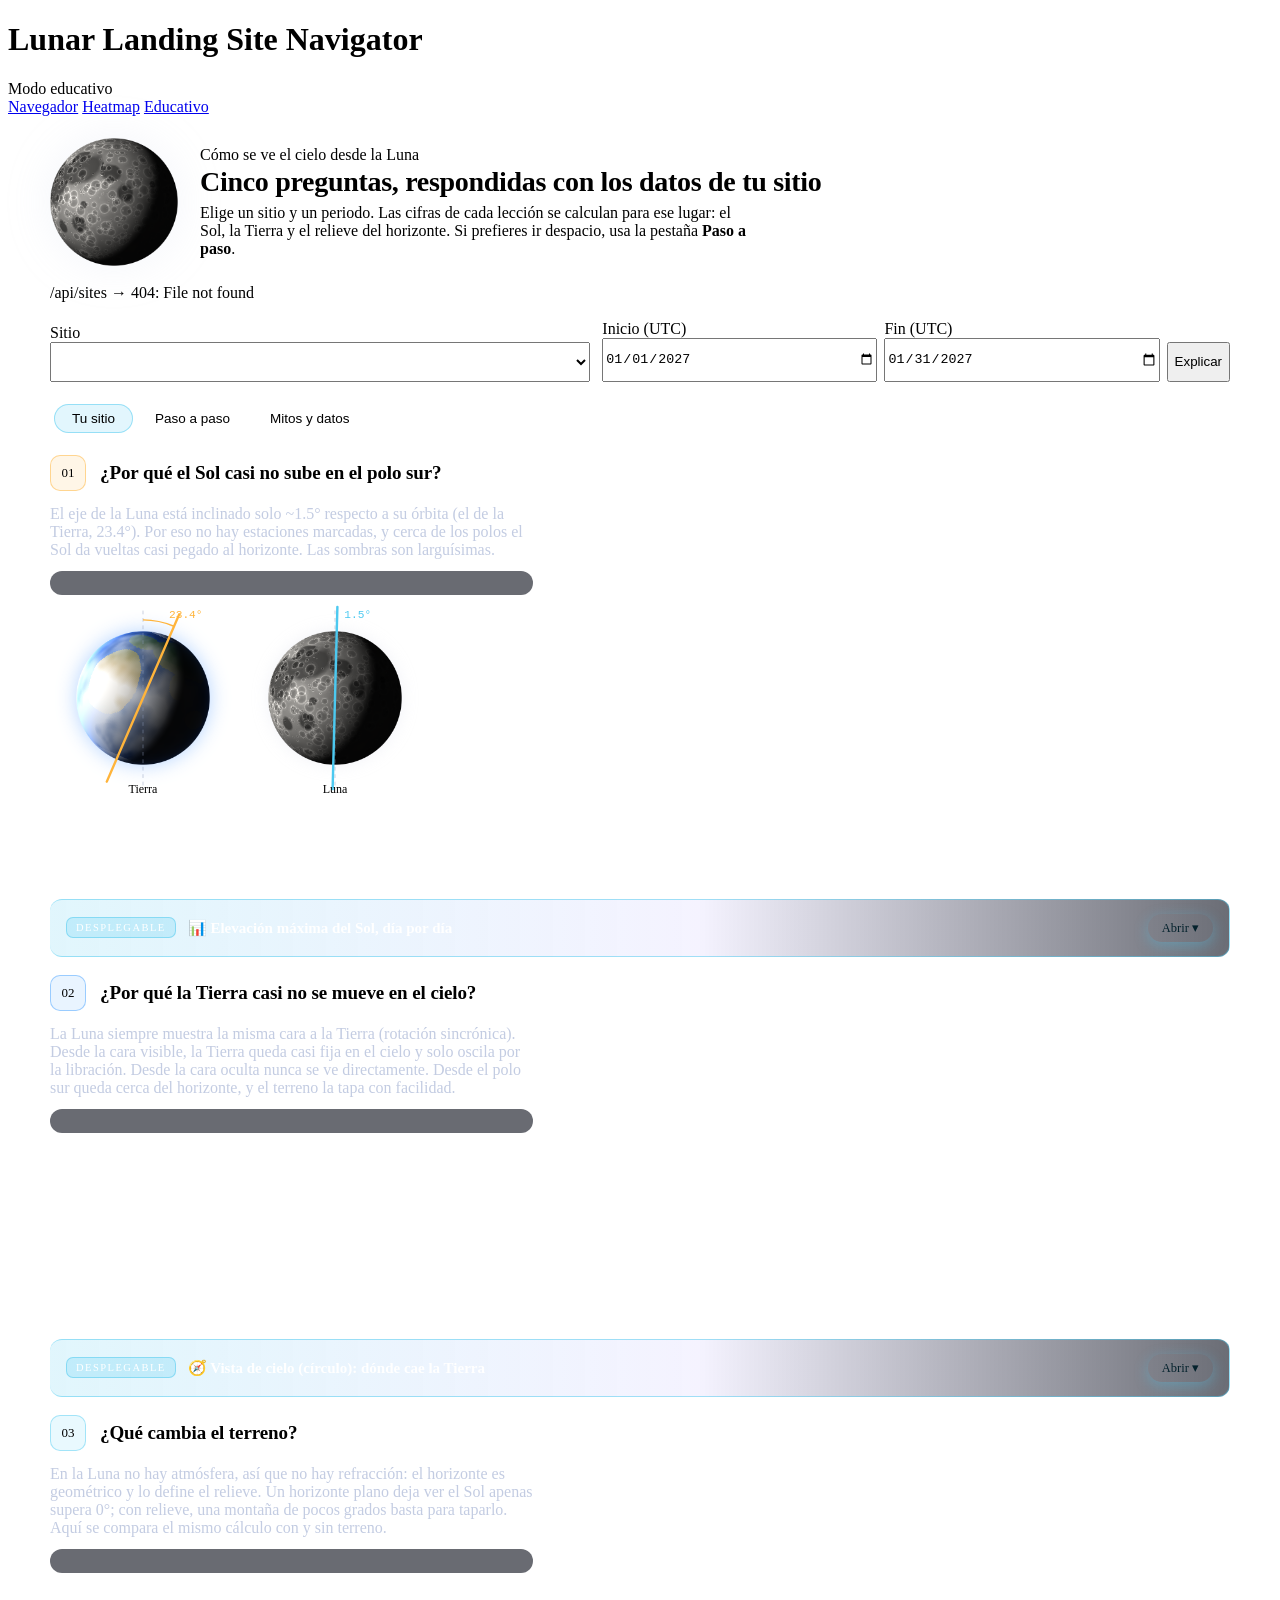
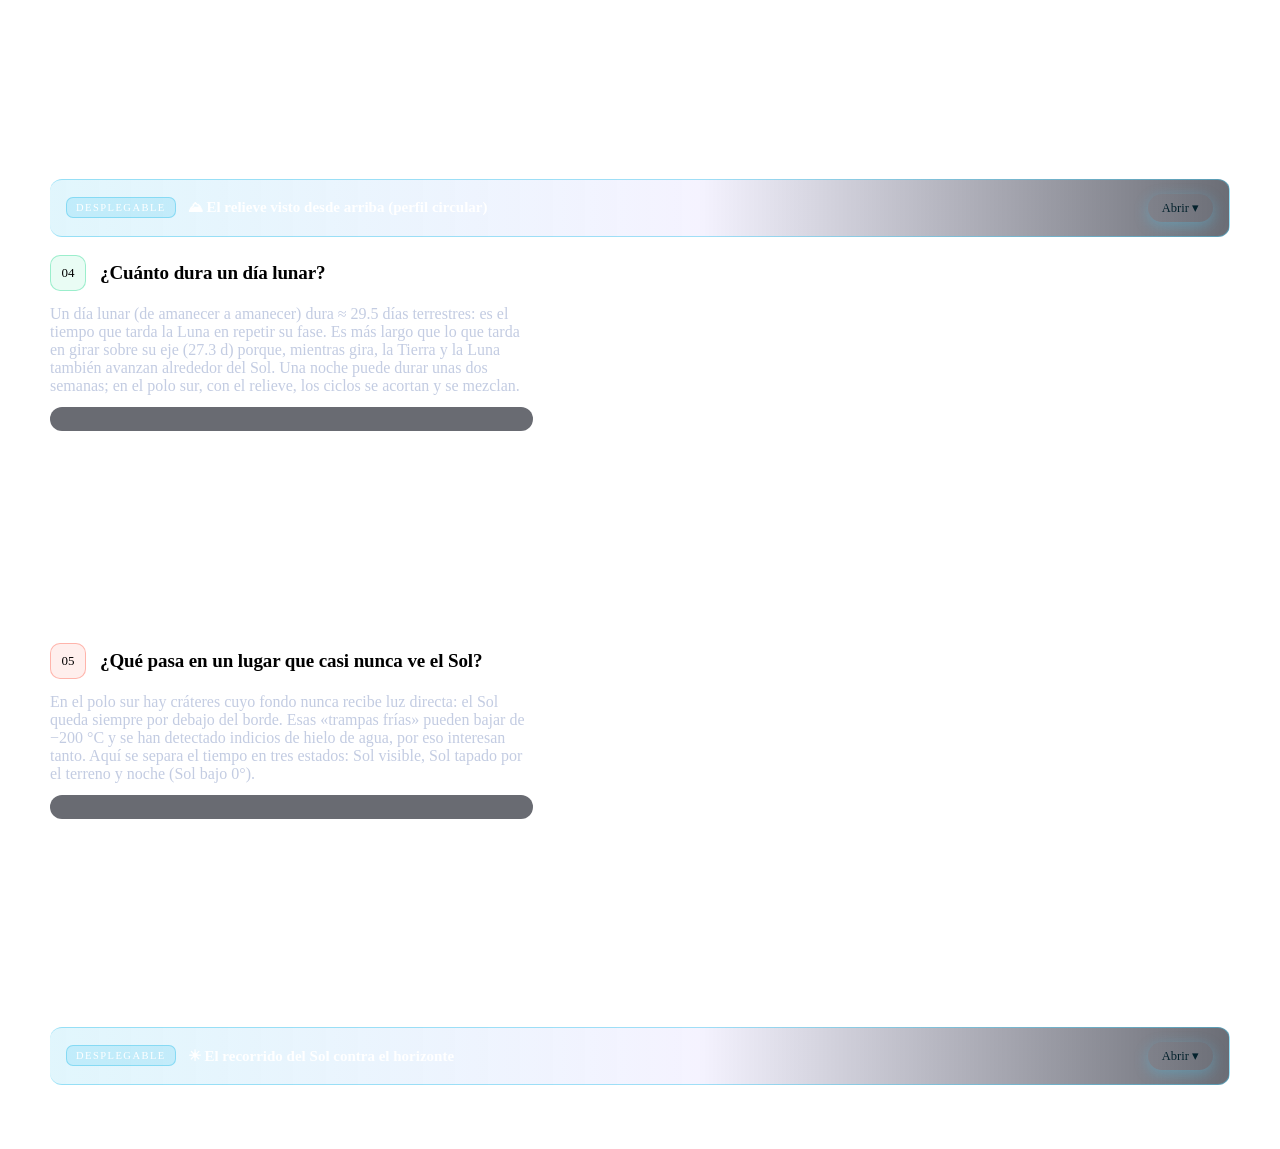
==== frontend/educativo.html @ 0169cc2c "educativo: fit mobile screens without horizontal overflow The page grid had no shrinkable column, so" ====
<!doctype html>
<html lang="es">
<head>
  <meta charset="utf-8">
  <title>Modo educativo — Lunar Landing Site Navigator</title>
  <meta name="viewport" content="width=device-width, initial-scale=1">
  <link rel="icon" href="data:,">
  <link rel="stylesheet" href="/theme.css">
  <script src="https://cdn.plot.ly/plotly-2.35.2.min.js"></script>
  <script src="/theme.js"></script>
  <style>
    .page { max-width: 1180px; margin: 0 auto; padding: 22px 28px 56px; display: grid; grid-template-columns: minmax(0, 1fr); gap: 18px; }
    .hero { display: flex; align-items: center; gap: 22px; }
    .hero h2 { margin: 2px 0 6px; font-size: 28px; line-height: 1.15; letter-spacing: -.3px; font-weight: 650; }
    .hero p { margin: 0; color: var(--muted); max-width: 70ch; }
    #heroMoon { width: 128px; height: 128px; flex: none; filter: drop-shadow(0 0 22px rgba(190,200,230,.18)); }
    .controls { display: grid; grid-template-columns: 2fr 1fr 1fr auto; gap: 12px; align-items: end; }
    .controls input, .controls select, .controls .btn { height: 40px; }
    .controls > * { min-width: 0; }
    .controls select, .controls input { width: 100%; min-width: 0; }
    @media (max-width: 800px) { .controls { grid-template-columns: 1fr 1fr; } .hero { flex-direction: column; align-items: flex-start; } }
    @media (max-width: 560px) {
      .page { padding: 16px 16px 40px; }
      .controls { grid-template-columns: 1fr; }
      .hero { gap: 12px; }
      .hero h2 { font-size: 23px; }
      #heroMoon { width: 88px; height: 88px; }
      .bar { grid-template-columns: 110px 1fr 48px; }
    }

    /* ---------- Pestañas ---------- */
    .tabs { display: inline-flex; gap: 4px; padding: 4px; background: var(--panel); border: 1px solid var(--line); border-radius: 999px; width: max-content; max-width: 100%; flex-wrap: wrap; }
    .tabs button { padding: 7px 18px; border: 0; background: none; border-radius: 999px; cursor: pointer; color: var(--muted); font-size: 13.5px; transition: color .2s, background .2s, box-shadow .2s; }
    .tabs button:hover { color: var(--text); }
    .tabs button.on { background: rgba(76, 201, 240, .16); color: var(--text); box-shadow: inset 0 0 0 1px rgba(76, 201, 240, .5); }
    .pane { display: none; gap: 18px; }
    .pane.on { display: grid; animation: paneIn .45s ease both; }
    @keyframes paneIn { from { opacity: 0; transform: translateY(10px); } to { opacity: 1; transform: none; } }

    /* ---------- Lecciones ---------- */
    .lesson { display: grid; gap: 14px; }
    .reveal { opacity: 0; transform: translateY(16px); transition: opacity .6s ease, transform .6s ease; }
    .reveal.in { opacity: 1; transform: none; }
    .lesson-head { display: flex; align-items: center; gap: 14px; }
    .num { font-family: var(--mono); font-size: 13px; width: 34px; height: 34px; border-radius: 10px; display: grid; place-items: center;
           background: rgba(76, 201, 240, .12); border: 1px solid rgba(76, 201, 240, .45); color: var(--accent); flex: none; }
    .num.sun { background: rgba(255, 180, 59, .12); border-color: rgba(255, 180, 59, .5); color: var(--sun); }
    .num.earth { background: rgba(77, 163, 255, .12); border-color: rgba(77, 163, 255, .5); color: var(--earth); }
    .num.ok { background: rgba(79, 224, 164, .12); border-color: rgba(79, 224, 164, .5); color: var(--ok); }
    .num.bad { background: rgba(255, 122, 107, .12); border-color: rgba(255, 122, 107, .5); color: var(--bad); }
    .lesson h2 { margin: 0; font-size: 19px; letter-spacing: -.1px; }
    .split { display: grid; grid-template-columns: minmax(0, 5fr) minmax(0, 7fr); gap: 22px; align-items: start; }
    @media (max-width: 900px) { .split { grid-template-columns: 1fr; } }
    .why { color: #c3cce2; margin: 0 0 12px; }
    .readout { background: rgba(5, 9, 20, .6); border: 1px solid var(--line); border-radius: 12px; padding: 12px 14px; font-size: 14px; color: #d5dcee; }
    .readout b { font-family: var(--mono); color: #fff; font-weight: 600; }
    .readout .row { display: flex; gap: 10px; flex-wrap: wrap; margin-top: 8px; }
    .stat { flex: 1 1 110px; background: linear-gradient(160deg, var(--panel2), rgba(20,26,46,.7)); border-radius: 10px; padding: 8px 10px; border: 1px solid var(--line); transition: transform .2s, border-color .2s; }
    .stat:hover { transform: translateY(-2px); border-color: rgba(76,201,240,.45); }
    .stat span { display: block; font-size: 11px; letter-spacing: .06em; text-transform: uppercase; color: var(--muted); }
    .stat b { font-size: 20px; font-variant-numeric: tabular-nums; }
    .stat.sun b { color: var(--sun); } .stat.earth b { color: var(--earth); } .stat.ok b { color: var(--ok); } .stat.bad b { color: var(--bad); }
    .plot { height: 300px; }
    .plot.sm { height: 280px; }
    #c1 { height: 380px; }
    #c4, #c5 { height: 320px; }

    /* Esferas con textura (canvas) */
    .tiltpair { display: flex; gap: 6px; margin-top: 10px; flex-wrap: wrap; }
    .sph { position: relative; width: 186px; height: 186px; margin: 0; }
    .sph canvas { position: absolute; left: 14%; top: 14%; width: 72%; height: 72%; }
    .sph svg { position: absolute; inset: 0; width: 100%; height: 100%; overflow: visible; }
    .sph figcaption { position: absolute; left: 0; right: 0; bottom: -6px; text-align: center; font-size: 12px; color: var(--muted); }
    .sph.earthg canvas { filter: drop-shadow(0 0 10px rgba(90,160,255,.45)); }
    .sph.moong canvas { filter: drop-shadow(0 0 8px rgba(200,205,225,.25)); }

    /* ---------- Desplegables (charts): bien visibles para que no se pasen por alto ---------- */
    details.dd { border: 1px solid rgba(76,201,240,.5); border-left: 4px solid var(--accent); border-radius: 12px; overflow: hidden;
                 background: linear-gradient(90deg, rgba(76,201,240,.17), rgba(143,123,255,.09) 55%, rgba(8,12,26,.6));
                 transition: border-color .25s, box-shadow .25s; }
    details.dd:not([open]) { animation: ddGlow 3.2s ease-in-out infinite; }
    @keyframes ddGlow { 0%, 100% { box-shadow: 0 0 0 0 rgba(76,201,240,0); } 50% { box-shadow: 0 0 0 4px rgba(76,201,240,.16), 0 8px 24px -10px rgba(76,201,240,.55); } }
    details.dd:hover { border-color: var(--accent); }
    details.dd[open] { box-shadow: 0 14px 34px -18px rgba(76,201,240,.7); }
    details.dd > summary { list-style: none; cursor: pointer; padding: 14px 16px; display: flex; align-items: center; gap: 12px; font-size: 15px; font-weight: 650; color: #fff; user-select: none; }
    details.dd > summary::-webkit-details-marker { display: none; }
    details.dd > summary::before { content: "DESPLEGABLE"; font-family: var(--mono); font-size: 10.5px; font-weight: 500; letter-spacing: .14em; padding: 4px 9px; border-radius: 7px;
                                   background: rgba(76,201,240,.22); color: var(--accent); border: 1px solid rgba(76,201,240,.5); flex: none; }
    details.dd > summary > span { flex: 1; min-width: 0; }
    details.dd .chev { flex: none; width: auto; height: auto; margin: 0; transform: none; font-style: normal; font-family: var(--mono); font-size: 12.5px; font-weight: 500; padding: 6px 14px; border-radius: 999px;
                       background: var(--accent); color: #04222d; border: 0; box-shadow: 0 4px 14px rgba(76,201,240,.35); transition: transform .2s, background .2s; }
    details.dd .chev::before { content: "Abrir ▾"; }
    details.dd:not([open]) .chev { animation: ddNudge 2.4s ease-in-out infinite; }
    @keyframes ddNudge { 0%, 70%, 100% { transform: translateY(0); } 80% { transform: translateY(3px); } 90% { transform: translateY(-2px); } }
    details.dd:hover .chev { transform: translateY(-1px) scale(1.05); }
    details.dd[open] .chev { background: rgba(255,255,255,.14); color: #fff; box-shadow: none; }
    details.dd[open] .chev::before { content: "Cerrar ▴"; }
    details.dd .dd-body { padding: 4px 14px 14px; animation: ddOpen .4s ease both; }
    @keyframes ddOpen { from { opacity: 0; transform: translateY(-8px); } to { opacity: 1; transform: none; } }
    @media (max-width: 640px) { details.dd > summary::before { display: none; } }

    /* ---------- Botones con movimiento ---------- */
    .mbtn { position: relative; overflow: hidden; display: inline-flex; align-items: center; gap: 8px; border: 1px solid var(--line); background: var(--panel2); color: var(--text);
            padding: 9px 16px; border-radius: 999px; cursor: pointer; font-size: 13.5px; text-decoration: none; font-family: inherit;
            transition: transform .22s cubic-bezier(.3,1.7,.5,1), box-shadow .25s, background .25s, border-color .25s; }
    .mbtn:hover { transform: translateY(-3px); box-shadow: 0 10px 22px -10px rgba(76,201,240,.7); border-color: rgba(76,201,240,.65); }
    .mbtn:active { transform: translateY(0) scale(.95); }
    .mbtn:disabled { opacity: .4; pointer-events: none; }
    .mbtn.primary { background: linear-gradient(135deg, #4cc9f0, #7a8cff); color: #07111f; font-weight: 650; border-color: transparent; }
    .mbtn.primary.pulse { animation: pulse 2.4s infinite; }
    .mbtn.on { background: rgba(76, 201, 240, .2); border-color: rgba(76, 201, 240, .75); box-shadow: inset 0 0 0 1px rgba(76,201,240,.35); }
    .mbtn .ico { display: inline-block; transition: transform .3s; }
    .mbtn:hover .ico.r { transform: translateX(4px); } .mbtn:hover .ico.l { transform: translateX(-4px); } .mbtn:hover .ico.s { transform: rotate(20deg) scale(1.15); }
    .ripple { position: absolute; border-radius: 50%; background: rgba(255,255,255,.5); transform: scale(0); animation: rip .65s ease-out; pointer-events: none; }
    @keyframes rip { to { transform: scale(2.8); opacity: 0; } }
    @keyframes pulse { 0% { box-shadow: 0 0 0 0 rgba(76,201,240,.55); } 70% { box-shadow: 0 0 0 14px rgba(76,201,240,0); } 100% { box-shadow: 0 0 0 0 rgba(76,201,240,0); } }

    /* ---------- Carrusel paso a paso ---------- */
    .stepper { display: grid; gap: 14px; }
    .car-view { overflow: hidden; border-radius: 16px; touch-action: pan-y; transition: height .5s ease; }
    .car-track { display: flex; align-items: flex-start; transition: transform .6s cubic-bezier(.2,.8,.2,1); }
    .slide { box-sizing: border-box; flex: 0 0 100%; min-width: 0; padding: 4px; display: grid; gap: 14px; align-content: start; opacity: .35; transform: scale(.97); transition: opacity .5s, transform .5s; }
    .slide.act { opacity: 1; transform: none; }
    .slide-grid { display: grid; grid-template-columns: minmax(0, 5fr) minmax(0, 6fr); gap: 22px; align-items: center; }
    @media (max-width: 900px) { .slide-grid { grid-template-columns: 1fr; } }
    .kick { font-family: var(--mono); font-size: 11.5px; letter-spacing: .16em; text-transform: uppercase; color: var(--accent); }
    .slide h3 { margin: 6px 0 10px; font-size: 22px; letter-spacing: -.2px; }
    .slide p { color: #c3cce2; margin: 0 0 12px; }
    .ctrls { display: flex; flex-wrap: wrap; gap: 8px; margin: 12px 0 10px; align-items: center; }
    .ctrls input[type=range] { flex: 1 1 140px; min-width: 120px; accent-color: var(--accent); }
    .slide-note { min-height: 44px; font-size: 13.5px; color: #d5dcee; background: rgba(5,9,20,.6); border: 1px solid var(--line); border-radius: 10px; padding: 9px 12px; }
    .slide-note b { color: #fff; font-family: var(--mono); font-weight: 600; }
    .slide-vis { background: radial-gradient(120% 120% at 50% 0%, #0d1530, #04060e); border: 1px solid var(--line); border-radius: 14px; overflow: hidden; }
    .slide-vis canvas { display: block; width: 100%; height: auto; }
    .car-ctrl { display: flex; align-items: center; justify-content: space-between; gap: 12px; flex-wrap: wrap; }
    .dots { display: flex; gap: 8px; align-items: center; }
    .dots button { width: 10px; height: 10px; border-radius: 50%; border: 0; background: rgba(150,165,205,.35); cursor: pointer; padding: 0; transition: width .35s, background .3s, transform .2s; }
    .dots button:hover { transform: scale(1.4); }
    .dots button.on { width: 30px; border-radius: 6px; background: var(--accent); }
    .bars { display: grid; gap: 10px; margin: 4px 0 6px; }
    .bar { display: grid; grid-template-columns: 150px 1fr 56px; gap: 10px; align-items: center; font-size: 13.5px; }
    .bar i { display: block; height: 10px; border-radius: 6px; background: rgba(150,165,205,.16); overflow: hidden; }
    .bar i u { display: block; height: 100%; width: 0; border-radius: 6px; transition: width 1.1s cubic-bezier(.2,.8,.2,1); text-decoration: none; }
    .bar b { text-align: right; font-family: var(--mono); font-variant-numeric: tabular-nums; }
    .verdict { margin-top: 6px; padding: 12px 14px; border-radius: 12px; border: 1px solid var(--line); background: rgba(5,9,20,.6); }
    .verdict strong { font-size: 16px; }

    /* Protagonistas (carrusel horizontal) */
    .cast { display: grid; gap: 10px; }
    .cast-head { display: flex; align-items: center; justify-content: space-between; gap: 12px; }
    .cast-head h3 { margin: 0; font-size: 17px; }
    .cast-row { display: flex; gap: 14px; overflow-x: auto; scroll-snap-type: x mandatory; padding: 6px 2px 14px; scrollbar-width: thin; }
    .cast-card { flex: 0 0 240px; scroll-snap-align: start; background: linear-gradient(170deg, var(--panel), #0b1020); border: 1px solid var(--line); border-radius: 16px; padding: 14px; text-align: center;
                 transition: transform .3s cubic-bezier(.3,1.5,.5,1), border-color .3s, box-shadow .3s; }
    .cast-card:hover { transform: translateY(-6px) rotate(-.4deg); border-color: rgba(76,201,240,.6); box-shadow: 0 18px 34px -18px rgba(76,201,240,.65); }
    .cast-card canvas { width: 150px; height: 150px; }
    .cast-card h4 { margin: 6px 0 4px; font-size: 16px; }
    .cast-card ul { list-style: none; margin: 0; padding: 0; font-size: 12.5px; color: var(--muted); text-align: left; display: grid; gap: 3px; }
    .cast-card li b { color: #dfe5f6; font-weight: 600; }

    /* ---------- Mitos (acordeón) ---------- */
    .myths { gap: 12px; }
    .myth { border: 1px solid var(--line); border-radius: 14px; overflow: hidden; background: var(--panel); transition: border-color .3s, box-shadow .3s; }
    .myth:hover { border-color: rgba(255,122,107,.45); }
    .myth.open { border-color: rgba(79,224,164,.5); box-shadow: 0 14px 30px -20px rgba(79,224,164,.6); }
    .myth button.q { all: unset; box-sizing: border-box; width: 100%; cursor: pointer; display: grid; grid-template-columns: auto 1fr auto; gap: 14px; align-items: center; padding: 14px 18px; background: rgba(255, 122, 107, .07); }
    .myth .lab { font-family: var(--mono); font-size: 11px; letter-spacing: .14em; text-transform: uppercase; }
    .myth .q .lab { color: var(--bad); } .myth .a .lab { color: var(--ok); display: block; margin-bottom: 4px; }
    .myth .tog { font-size: 12px; color: var(--muted); transition: transform .35s; }
        .myth .body { display: grid; grid-template-rows: 0fr; transition: grid-template-rows .45s ease; }
    .myth.open .body { grid-template-rows: 1fr; }
    .myth .body > div { overflow: hidden; }
    .myth .a { padding: 14px 18px; background: rgba(79, 224, 164, .06); }
    #banner, #error { margin: 0; }
    @media (prefers-reduced-motion: reduce) { * { animation: none !important; transition: none !important; } }
  </style>
</head>
<body>
  <header class="topbar">
    <div class="brand"><div class="moon" aria-hidden="true"></div>
      <div><h1>Lunar Landing Site Navigator</h1><div class="sub">Modo educativo</div></div></div>
    <nav class="nav">
      <a href="/">Navegador</a>
      <a href="/heatmap.html">Heatmap</a>
      <a href="/educativo.html" class="on">Educativo</a>
    </nav>
  </header>

  <div class="page">
    <section class="hero">
      <canvas id="heroMoon" width="200" height="200" aria-hidden="true"></canvas>
      <div>
        <div class="eyebrow">Cómo se ve el cielo desde la Luna</div>
        <h2>Cinco preguntas, respondidas con los datos de tu sitio</h2>
        <p>Elige un sitio y un periodo. Las cifras de cada lección se calculan para ese lugar: el Sol, la Tierra y el relieve del horizonte. Si prefieres ir despacio, usa la pestaña <b>Paso a paso</b>.</p>
      </div>
    </section>

    <div id="banner" class="banner" hidden>⚠ Datos simulados (mock): alguna cifra de abajo es de prueba y no describe la Luna real. Los textos explicativos sí son válidos.</div>
    <div id="error" hidden></div>

    <section class="panel">
      <div class="controls">
        <label>Sitio <select id="site"></select></label>
        <label>Inicio (UTC) <input type="date" id="start" value="2027-01-01"></label>
        <label>Fin (UTC) <input type="date" id="end" value="2027-01-31"></label>
        <button class="btn" id="load">Explicar</button>
      </div>
    </section>

    <div class="tabs" role="tablist">
      <button id="tab-q" class="on" role="tab" data-tab="q">Tu sitio</button>
      <button id="tab-s" role="tab" data-tab="s">Paso a paso</button>
      <button id="tab-m" role="tab" data-tab="m">Mitos y datos</button>
    </div>

    <!-- ======================= TU SITIO: 5 lecciones ======================= -->
    <section id="pane-q" class="pane on">
      <article class="card lesson reveal">
        <div class="lesson-head"><span class="num sun">01</span><h2>¿Por qué el Sol casi no sube en el polo sur?</h2></div>
        <div class="split">
          <div>
            <p class="why">El eje de la Luna está inclinado solo ~1.5° respecto a su órbita (el de la Tierra, 23.4°). Por eso no hay estaciones marcadas, y cerca de los polos el Sol da vueltas casi pegado al horizonte. Las sombras son larguísimas.</p>
            <div class="readout" id="d1"></div>
            <div class="tiltpair">
              <figure class="sph earthg"><canvas id="cvE" width="220" height="220"></canvas>
                <svg viewBox="0 0 200 200" aria-label="Eje de la Tierra inclinado 23.4 grados">
                  <line x1="100" y1="6" x2="100" y2="194" stroke="rgba(142,155,186,.5)" stroke-dasharray="4 4"/>
                  <g transform="rotate(23.4 100 100)"><line x1="100" y1="2" x2="100" y2="198" stroke="#ffb43b" stroke-width="2.6" stroke-linecap="round"/></g>
                  <path d="M100 16 A84 84 0 0 1 133.2 22.9" fill="none" stroke="#ffb43b" stroke-width="1.6"/>
                  <text x="128" y="14" fill="#ffb43b" font-size="12" font-family="DM Mono, ui-monospace, Menlo, monospace">23.4°</text>
                </svg><figcaption>Tierra</figcaption></figure>
              <figure class="sph moong"><canvas id="cvM" width="220" height="220"></canvas>
                <svg viewBox="0 0 200 200" aria-label="Eje de la Luna inclinado 1.5 grados">
                  <line x1="100" y1="6" x2="100" y2="194" stroke="rgba(142,155,186,.5)" stroke-dasharray="4 4"/>
                  <g transform="rotate(1.5 100 100)"><line x1="100" y1="2" x2="100" y2="198" stroke="#4cc9f0" stroke-width="2.6" stroke-linecap="round"/></g>
                  <text x="110" y="14" fill="#4cc9f0" font-size="12" font-family="DM Mono, ui-monospace, Menlo, monospace">1.5°</text>
                </svg><figcaption>Luna</figcaption></figure>
            </div>
          </div>
          <div>
            <div id="c1" class="plot"></div>
          </div>
        </div>
        <details class="dd" data-plot="c1b"><summary><span>📊 Elevación máxima del Sol, día por día</span><i class="chev"></i></summary><div class="dd-body"><div id="c1b" class="plot sm"></div></div></details>
      </article>

      <article class="card lesson reveal">
        <div class="lesson-head"><span class="num earth">02</span><h2>¿Por qué la Tierra casi no se mueve en el cielo?</h2></div>
        <div class="split">
          <div>
            <p class="why">La Luna siempre muestra la misma cara a la Tierra (rotación sincrónica). Desde la cara visible, la Tierra queda casi fija en el cielo y solo oscila por la libración. Desde la cara oculta nunca se ve directamente. Desde el polo sur queda cerca del horizonte, y el terreno la tapa con facilidad.</p>
            <div class="readout" id="d2"></div>
          </div>
          <div id="c2" class="plot"></div>
        </div>
        <details class="dd" data-plot="c2b"><summary><span>🧭 Vista de cielo (círculo): dónde cae la Tierra</span><i class="chev"></i></summary><div class="dd-body"><div id="c2b" class="plot sm"></div></div></details>
      </article>

      <article class="card lesson reveal">
        <div class="lesson-head"><span class="num">03</span><h2>¿Qué cambia el terreno?</h2></div>
        <div class="split">
          <div>
            <p class="why">En la Luna no hay atmósfera, así que no hay refracción: el horizonte es geométrico y lo define el relieve. Un horizonte plano deja ver el Sol apenas supera 0°; con relieve, una montaña de pocos grados basta para taparlo. Aquí se compara el mismo cálculo con y sin terreno.</p>
            <div class="readout" id="d3"></div>
          </div>
          <div id="c3" class="plot"></div>
        </div>
        <details class="dd" data-plot="c3b"><summary><span>⛰ El relieve visto desde arriba (perfil circular)</span><i class="chev"></i></summary><div class="dd-body"><div id="c3b" class="plot sm"></div></div></details>
      </article>

      <article class="card lesson reveal">
        <div class="lesson-head"><span class="num ok">04</span><h2>¿Cuánto dura un día lunar?</h2></div>
        <div class="split">
          <div>
            <p class="why">Un día lunar (de amanecer a amanecer) dura ≈ 29.5 días terrestres: es el tiempo que tarda la Luna en repetir su fase. Es más largo que lo que tarda en girar sobre su eje (27.3 d) porque, mientras gira, la Tierra y la Luna también avanzan alrededor del Sol. Una noche puede durar unas dos semanas; en el polo sur, con el relieve, los ciclos se acortan y se mezclan.</p>
            <div class="readout" id="d4"></div>
          </div>
          <div id="c4" class="plot"></div>
        </div>
      </article>

      <article class="card lesson reveal">
        <div class="lesson-head"><span class="num bad">05</span><h2>¿Qué pasa en un lugar que casi nunca ve el Sol?</h2></div>
        <div class="split">
          <div>
            <p class="why">En el polo sur hay cráteres cuyo fondo nunca recibe luz directa: el Sol queda siempre por debajo del borde. Esas «trampas frías» pueden bajar de −200 °C y se han detectado indicios de hielo de agua, por eso interesan tanto. Aquí se separa el tiempo en tres estados: Sol visible, Sol tapado por el terreno y noche (Sol bajo 0°).</p>
            <div class="readout" id="d5"></div>
          </div>
          <div id="c5" class="plot"></div>
        </div>
        <details class="dd" data-plot="c5b"><summary><span>☀ El recorrido del Sol contra el horizonte</span><i class="chev"></i></summary><div class="dd-body"><div id="c5b" class="plot sm"></div></div></details>
      </article>
    </section>

    <!-- ======================= PASO A PASO ======================= -->
    <section id="pane-s" class="pane">
      <div class="cast reveal">
        <div class="cast-head"><h3>Los protagonistas</h3>
          <div style="display:flex;gap:8px">
            <button class="mbtn" id="castL" aria-label="Anterior"><span class="ico l">←</span></button>
            <button class="mbtn" id="castR" aria-label="Siguiente"><span class="ico r">→</span></button>
          </div></div>
        <div class="cast-row" id="castRow">
          <div class="cast-card"><canvas id="cs0" width="240" height="240"></canvas><h4>El Sol</h4><ul><li>Diámetro: <b>1.39 millones km</b></li><li>Distancia: <b>≈ 150 millones km</b></li><li>Su luz tarda <b>≈ 8 min 20 s</b> en llegar</li></ul></div>
          <div class="cast-card"><canvas id="cs1" width="240" height="240"></canvas><h4>La Tierra</h4><ul><li>Diámetro: <b>12,742 km</b></li><li>Inclinación del eje: <b>23.4°</b></li><li>Desde la Luna se ve <b>≈ 3.7×</b> más ancha que la Luna desde aquí</li></ul></div>
          <div class="cast-card"><canvas id="cs2" width="240" height="240"></canvas><h4>La Luna</h4><ul><li>Diámetro: <b>3,474 km</b></li><li>Inclinación del eje: <b>1.5°</b></li><li>Gira en <b>27.3 d</b>; su día solar dura <b>29.5 d</b></li></ul></div>
          <div class="cast-card"><canvas id="cs3" width="240" height="240"></canvas><h4>El polo sur</h4><ul><li>El Sol apenas sube <b>unos pocos grados</b></li><li>Cráteres en <b>sombra permanente</b></li><li>Picos con <b>luz casi continua</b></li></ul></div>
        </div>
      </div>

      <div class="stepper">
        <div class="car-view" id="carView">
          <div class="car-track" id="carTrack">

            <!-- Paso 1 -->
            <div class="slide act">
              <div class="slide-grid">
                <div>
                  <span class="kick">Paso 1 de 6</span>
                  <h3>La Luna siempre muestra la misma cara</h3>
                  <p>Gira sobre su eje justo al ritmo en que orbita la Tierra. El punto rojo marca el lugar que siempre mira hacia nosotros: desde allí la Tierra queda casi fija en el cielo. Mueve la Luna y mira cómo cambia lo que ilumina el Sol.</p>
                  <div class="ctrls">
                    <button class="mbtn" id="s1play"><span class="ico s">⏸</span> Pausar</button>
                    <button class="mbtn" data-ph="0"><span class="ico s">●</span> Nueva</button>
                    <button class="mbtn" data-ph="1.5708"><span class="ico s">◑</span> Cuarto</button>
                    <button class="mbtn" data-ph="3.1416"><span class="ico s">○</span> Llena</button>
                  </div>
                  <div class="slide-note" id="n1"></div>
                </div>
                <div class="slide-vis"><canvas id="cv1"></canvas></div>
              </div>
              <details class="dd" data-plot="p1"><summary><span>📈 Cuánta Luna ilumina el Sol, mes a mes</span><i class="chev"></i></summary><div class="dd-body"><div id="p1" class="plot sm"></div></div></details>
            </div>

            <!-- Paso 2 -->
            <div class="slide">
              <div class="slide-grid">
                <div>
                  <span class="kick">Paso 2 de 6</span>
                  <h3>Un eje casi vertical: el Sol se queda bajo</h3>
                  <p>Desde el polo, la altura máxima del Sol es igual a la inclinación del eje. En la Tierra son 23.4°; en la Luna, solo 1.5°. Cambia la inclinación y mira el ángulo entre el rayo de luz y el horizonte local (la línea blanca).</p>
                  <div class="ctrls">
                    <button class="mbtn on" data-tilt="23.4" data-body="earth"><span class="ico s">🌍</span> Tierra 23.4°</button>
                    <button class="mbtn" data-tilt="1.5" data-body="moon"><span class="ico s">🌙</span> Luna 1.5°</button>
                    <button class="mbtn" data-tilt="0" data-body="moon"><span class="ico s">⊘</span> Sin inclinación</button>
                  </div>
                  <div class="slide-note" id="n2"></div>
                </div>
                <div class="slide-vis"><canvas id="cv2"></canvas></div>
              </div>
              <details class="dd" data-plot="p2"><summary><span>📈 Altura máxima del Sol según la latitud</span><i class="chev"></i></summary><div class="dd-body"><div id="p2" class="plot sm"></div></div></details>
            </div>

            <!-- Paso 3 -->
            <div class="slide">
              <div class="slide-grid">
                <div>
                  <span class="kick">Paso 3 de 6</span>
                  <h3>El Sol visto desde tu sitio</h3>
                  <p>Mirando desde el lugar de aterrizaje: eje horizontal = dirección (azimut), vertical = altura. El Sol solo ilumina si queda por encima del relieve gris. Reproduce los días con los datos reales de tu sitio.</p>
                  <div class="ctrls">
                    <button class="mbtn primary" id="s3play"><span class="ico s">▶</span> Reproducir</button>
                    <button class="mbtn on" data-sp="1">1×</button><button class="mbtn" data-sp="3">3×</button><button class="mbtn" data-sp="10">10×</button>
                    <button class="mbtn" id="s3rise"><span class="ico s">🌅</span> Ir al amanecer</button>
                    <input type="range" id="s3rng" min="0" max="0" value="0" aria-label="Momento">
                  </div>
                  <div class="slide-note" id="n3"></div>
                </div>
                <div class="slide-vis"><canvas id="cv3"></canvas></div>
              </div>
              <details class="dd" data-plot="p3"><summary><span>📈 Los primeros 5 días: Sol contra el terreno</span><i class="chev"></i></summary><div class="dd-body"><div id="p3" class="plot sm"></div></div></details>
            </div>

            <!-- Paso 4 -->
            <div class="slide">
              <div class="slide-grid">
                <div>
                  <span class="kick">Paso 4 de 6</span>
                  <h3>El terreno decide: sin atmósfera, el horizonte es geométrico</h3>
                  <p>No hay refracción que «levante» la luz sobre las montañas. Si el Sol queda más bajo que la cresta, desaparece. Prueba combinaciones de relieve y altura del Sol.</p>
                  <div class="ctrls">
                    <button class="mbtn" data-mt="0">Plano 0°</button>
                    <button class="mbtn on" data-mt="3">Colina 3°</button>
                    <button class="mbtn" data-mt="8">Montaña 8°</button>
                  </div>
                  <div class="ctrls" style="margin-top:0">
                    <button class="mbtn" data-se="1"><span class="ico s">☀</span> Sol 1°</button>
                    <button class="mbtn on" data-se="2"><span class="ico s">☀</span> Sol 2°</button>
                    <button class="mbtn" data-se="6"><span class="ico s">☀</span> Sol 6°</button>
                  </div>
                  <div class="slide-note" id="n4"></div>
                </div>
                <div class="slide-vis"><canvas id="cv4"></canvas></div>
              </div>
              <details class="dd" data-plot="p4"><summary><span>⛰ El horizonte real de tu sitio</span><i class="chev"></i></summary><div class="dd-body"><div id="p4" class="plot sm"></div></div></details>
            </div>

            <!-- Paso 5 -->
            <div class="slide">
              <div class="slide-grid">
                <div>
                  <span class="kick">Paso 5 de 6</span>
                  <h3>La Tierra: casi quieta, a veces tapada</h3>
                  <p>Para comunicarse sin relevo hace falta línea de vista a la Tierra. Cada punto es una hora: la Tierra apenas se mueve (libración). Si está bajo el relieve, no hay enlace directo.</p>
                  <div class="ctrls">
                    <button class="mbtn primary" id="s5play"><span class="ico s">▶</span> Reproducir</button>
                    <button class="mbtn" data-show="earth">Solo Tierra</button>
                    <button class="mbtn on" data-show="both">Sol y Tierra</button>
                    <input type="range" id="s5rng" min="0" max="0" value="0" aria-label="Momento">
                  </div>
                  <div class="slide-note" id="n5"></div>
                </div>
                <div class="slide-vis"><canvas id="cv5"></canvas></div>
              </div>
              <details class="dd" data-plot="p5"><summary><span>📈 Cuánto se mueve la Tierra en el cielo</span><i class="chev"></i></summary><div class="dd-body"><div id="p5" class="plot sm"></div></div></details>
            </div>

            <!-- Paso 6 -->
            <div class="slide">
              <div class="slide-grid">
                <div>
                  <span class="kick">Paso 6 de 6</span>
                  <h3>Juntando todo: ¿es buen sitio y buena fecha?</h3>
                  <p>Un buen candidato tiene mucho Sol (energía), buena línea de vista a la Tierra (comunicación) y noches o cortes cortos. Cambia el sitio o las fechas arriba y compara.</p>
                  <div class="ctrls">
                    <a class="mbtn primary pulse" href="/"><span class="ico s">🚀</span> Abrir el navegador</a>
                    <a class="mbtn" href="/heatmap.html"><span class="ico s">🗓</span> Heatmap sitio × fecha</a>
                  </div>
                  <div class="slide-note" id="n6"></div>
                </div>
                <div>
                  <div class="bars" id="bars6"></div>
                  <div class="verdict" id="verdict6"></div>
                </div>
              </div>
              <details class="dd" data-plot="p6"><summary><span>🕸 Perfil del sitio (radar)</span><i class="chev"></i></summary><div class="dd-body"><div id="p6" class="plot sm"></div></div></details>
            </div>

          </div>
        </div>
        <div class="car-ctrl">
          <button class="mbtn" id="prev"><span class="ico l">←</span> Anterior</button>
          <div class="dots" id="dots"></div>
          <button class="mbtn primary pulse" id="next">Siguiente <span class="ico r">→</span></button>
        </div>
      </div>
    </section>

    <!-- ======================= MITOS ======================= -->
    <section id="pane-m" class="pane myths">
      <div class="myth"><button class="q"><span class="lab">Mito</span><span>"En la Luna hay un lado oscuro donde nunca llega el Sol."</span><span class="tog">▼ ver dato</span></button><div class="body"><div><div class="a"><span class="lab">Dato</span>Todos los puntos reciben Sol; el día lunar dura ≈ 29.5 días terrestres. Lo que cambia es el lado que mira a la Tierra: el lado oculto nunca la ve, pero sí tiene días y noches.</div></div></div></div>
      <div class="myth"><button class="q"><span class="lab">Mito</span><span>"El cielo lunar se ve azul de día."</span><span class="tog">▼ ver dato</span></button><div class="body"><div><div class="a"><span class="lab">Dato</span>Sin atmósfera no hay dispersión de luz ni refracción: el cielo es negro incluso con el Sol sobre el horizonte.</div></div></div></div>
      <div class="myth"><button class="q"><span class="lab">Mito</span><span>"El Sol sube alto en todas partes."</span><span class="tog">▼ ver dato</span></button><div class="body"><div><div class="a"><span class="lab">Dato</span>En el ecuador sube hasta el cenit, pero en el polo sur apenas unos pocos grados por la inclinación axial de ~1.5°. Por eso interesa el polo sur: hay cráteres en sombra permanente y picos con luz casi continua.</div></div></div></div>
      <div class="myth"><button class="q"><span class="lab">Mito</span><span>"La Tierra sale y se pone como la Luna en nuestro cielo."</span><span class="tog">▼ ver dato</span></button><div class="body"><div><div class="a"><span class="lab">Dato</span>Desde la Luna, la Tierra está casi fija en el cielo (con oscilación por libración) o no se ve nunca, según el sitio.</div></div></div></div>
      <div class="myth"><button class="q"><span class="lab">Mito</span><span>"Si el Sol está sobre 0°, hay luz."</span><span class="tog">▼ ver dato</span></button><div class="body"><div><div class="a"><span class="lab">Dato</span>Hay luz solo si el Sol está por encima del <i>horizonte local</i>, que incluye el terreno. En el polo sur esa diferencia puede ser decisiva.</div></div></div></div>
    </section>
  </div>

  <script>
  'use strict';
  const $ = id => document.getElementById(id);
  const FONT = '"Public Sans","Helvetica Neue",Helvetica,Arial,sans-serif', MONO = '"DM Mono",ui-monospace,Menlo,monospace';
  const D2R = Math.PI / 180, TAU = Math.PI * 2;
  const clamp = (v, a, b) => Math.max(a, Math.min(b, v));
  const T = window.LunarTheme || {};
  const cssv = n => getComputedStyle(document.documentElement).getPropertyValue(n).trim();
  const C = {
    sun: (T.C && T.C.sun) || cssv('--sun') || '#ffb43b',
    earth: (T.C && T.C.earth) || cssv('--earth') || '#4da3ff',
    accent: (T.C && T.C.accent) || cssv('--accent') || '#4cc9f0',
    ok: cssv('--ok') || '#4fe0a4', bad: cssv('--bad') || '#ff7a6b',
    terrain: 'rgba(138,150,180,.28)', terrainLine: '#8a96b4', ink: '#c8d0e6', grid: 'rgba(120,135,175,.14)', night: '#1b2340',
  };
  let sites = [], D = null;

  /* ================= Utilidades de datos ================= */
  function horizonAt(hor, az) {
    const step = hor.az_step_deg || 1, n = hor.el.length;
    const x = (((az % 360) + 360) % 360) / step;
    const i = Math.floor(x) % n, j = (i + 1) % n, f = x - Math.floor(x);
    return hor.el[i] * (1 - f) + hor.el[j] * f;
  }
  const pct = arr => arr.length ? 100 * arr.filter(Boolean).length / arr.length : 0;
  const r1 = v => Math.round(v * 10) / 10;
  const stat = (cls, label, v, d = 1, suf = '') => `<div class="stat ${cls}"><span>${label}</span><b data-v="${v}" data-d="${d}" data-s="${suf}">${(+v).toFixed(d)}${suf}</b></div>`;
  function countUps(root) {
    root.querySelectorAll('[data-v]').forEach(el => {
      const v = +el.dataset.v, d = +el.dataset.d || 0, s = el.dataset.s || '', t0 = performance.now();
      const f = now => { const k = Math.min(1, (now - t0) / 800), e = 1 - Math.pow(1 - k, 3); el.textContent = (v * e).toFixed(d) + s; if (k < 1) requestAnimationFrame(f); };
      requestAnimationFrame(f);
    });
  }
  function runsOf(arr, val) { const out = []; let c = 0; for (const x of arr) { if (x === val) c++; else if (c) { out.push(c); c = 0; } } if (c) out.push(c); return out; }

  function derive(s, eph, hor, met) {
    const n = eph.t.length, t0 = Date.parse(eph.t[0]);
    const stepH = n > 1 ? (Date.parse(eph.t[1]) - t0) / 3.6e6 : 1;
    const hz = eph.sun.az.map(a => horizonAt(hor, a));
    const hzE = eph.earth.az.map(a => horizonAt(hor, a));
    const lit = eph.sun.el.map((e, i) => e > hz[i]);
    const eVis = eph.earth.el.map((e, i) => e > hzE[i]);
    const cat = eph.sun.el.map((e, i) => lit[i] ? 0 : (e > 0 ? 1 : 2));
    const rises = []; for (let i = 1; i < n; i++) if (lit[i] && !lit[i - 1]) rises.push(i);
    const spd = Math.max(1, Math.round(24 / stepH)), days = Math.ceil(n / spd), daily = [], dailyMax = [], dayLab = [];
    for (let d = 0; d < days; d++) {
      let c = 0, mx = -90; for (let i = d * spd; i < Math.min(n, (d + 1) * spd); i++) { if (lit[i]) c++; mx = Math.max(mx, eph.sun.el[i]); }
      daily.push(c * stepH); dailyMax.push(mx); dayLab.push(eph.t[d * spd].slice(0, 10));
    }
    return { s, eph, hor, met, n, stepH, hz, hzE, lit, eVis, cat, rises, daily, dailyMax, dayLab, spd,
      horMax: Math.max(...hor.el), horMean: hor.el.reduce((a, b) => a + b, 0) / hor.el.length,
      maxSun: Math.max(...eph.sun.el), maxEarth: Math.max(...eph.earth.el), minSun: Math.min(...eph.sun.el) };
  }

  /* ================= Gráficas (Plotly) ================= */
  function merge(a, b) { for (const k in b) { if (b[k] && typeof b[k] === 'object' && !Array.isArray(b[k])) a[k] = merge(a[k] && typeof a[k] === 'object' ? a[k] : {}, b[k]); else a[k] = b[k]; } return a; }
  function layout(extra) {
    const ax = { gridcolor: C.grid, zerolinecolor: 'rgba(150,165,205,.3)', linecolor: 'rgba(150,165,205,.25)', tickcolor: 'rgba(150,165,205,.25)', automargin: true };
    return merge({ paper_bgcolor: 'rgba(0,0,0,0)', plot_bgcolor: 'rgba(0,0,0,0)', font: { color: C.ink, size: 12, family: FONT },
      margin: { l: 54, r: 18, t: 34, b: 46 }, legend: { orientation: 'h', y: 1.15, x: 0, bgcolor: 'rgba(0,0,0,0)' },
      hoverlabel: { bgcolor: '#0b1020', bordercolor: 'rgba(76,201,240,.55)', font: { color: '#fff' } }, xaxis: { ...ax }, yaxis: { ...ax } }, extra || {});
  }
  const CONFIG = { displayModeBar: false, responsive: true };
  function plot(id, data, lay) { const el = $(id); if (el && window.Plotly) Plotly.react(el, data, layout(lay), CONFIG); }
  const grad = (rgb, a0, a1) => ({ type: 'vertical', colorscale: [[0, `rgba(${rgb},${a0})`], [1, `rgba(${rgb},${a1})`]] });

  const JOBS = {
    c1b() {
      plot('c1b', [{ type: 'bar', x: D.dayLab, y: D.dailyMax, name: 'Máx. del día', marker: { color: D.dailyMax, colorscale: [[0, '#6b4a14'], [1, C.sun]], cornerradius: 4 }, hovertemplate: '%{x}<br>%{y:.2f}°<extra></extra>' }],
        { xaxis: { title: { text: 'Día (UTC)' } }, yaxis: { title: { text: 'Elevación máx. (°)' } }, showlegend: false, bargap: .25 });
    },
    c2b() {
      const e = D.eph, th = [...Array(360).keys()];
      plot('c2b', [
        { type: 'scatterpolar', mode: 'lines', r: [...D.hor.el.map(v => 90 - v), 90 - D.hor.el[0]], theta: [...th, 360], fill: 'toself', fillcolor: 'rgba(138,150,180,.3)', line: { color: C.terrainLine, width: 1.5 }, name: 'Terreno', hoverinfo: 'skip' },
        { type: 'scatterpolar', mode: 'markers', r: e.earth.el.map(v => 90 - v), theta: e.earth.az, name: 'Tierra', marker: { size: 6, color: e.earth.el.map((_, i) => i), colorscale: [[0, '#2a5fa8'], [1, '#9fd2ff']], opacity: .9 }, hovertemplate: 'Az %{theta:.0f}° · Elev %{customdata:.1f}°<extra>Tierra</extra>', customdata: e.earth.el },
      ], { polar: { bgcolor: 'rgba(0,0,0,0)', angularaxis: { rotation: 90, direction: 'clockwise', gridcolor: C.grid, tickvals: [0, 90, 180, 270], ticktext: ['N', 'E', 'S', 'O'] },
        radialaxis: { range: [0, 90], tickvals: [0, 30, 60, 90], ticktext: ['90°', '60°', '30°', '0°'], gridcolor: C.grid, angle: 90 } }, margin: { l: 40, r: 40, t: 30, b: 30 } });
    },
    c3b() {
      const th = [...Array(360).keys()];
      plot('c3b', [{ type: 'scatterpolar', mode: 'lines', r: [...D.hor.el, D.hor.el[0]], theta: [...th, 360], fill: 'toself', fillcolor: 'rgba(138,150,180,.32)', line: { color: '#b9c3de', width: 1.6 }, name: 'Altura del horizonte', hovertemplate: 'Az %{theta:.0f}° · %{r:.1f}°<extra></extra>' }],
        { polar: { bgcolor: 'rgba(0,0,0,0)', angularaxis: { rotation: 90, direction: 'clockwise', gridcolor: C.grid, tickvals: [0, 90, 180, 270], ticktext: ['N', 'E', 'S', 'O'] }, radialaxis: { gridcolor: C.grid, ticksuffix: '°', angle: 90, range: [0, Math.max(5, Math.ceil(D.horMax + 1))] } }, margin: { l: 40, r: 40, t: 30, b: 30 }, showlegend: false });
    },
    c5b() {
      const e = D.eph, groups = [[0, 'Sol visible', C.sun], [1, 'Tapado por terreno', '#8a96b4'], [2, 'Noche', '#3a4a86']];
      const traces = [{ x: [...Array(360).keys()], y: D.hor.el, name: 'Horizonte', mode: 'lines', fill: 'tozeroy', line: { color: C.terrainLine, width: 1.5 }, fillcolor: C.terrain, hoverinfo: 'skip' }];
      groups.forEach(([k, name, col]) => { const idx = e.sun.el.map((_, i) => i).filter(i => D.cat[i] === k); traces.push({ x: idx.map(i => e.sun.az[i]), y: idx.map(i => e.sun.el[i]), name, mode: 'markers', marker: { size: 6, color: col, opacity: .85 }, hovertemplate: 'Az %{x:.0f}° · Elev %{y:.1f}°<extra>' + name + '</extra>' }); });
      plot('c5b', traces, { xaxis: { title: { text: 'Azimut (°)' }, range: [0, 360] }, yaxis: { title: { text: 'Elevación (°)' } } });
    },
    p1() {
      const x = [], y = []; for (let d = 0; d <= 29.53; d += .25) { x.push(d); y.push((1 - Math.cos(TAU * d / 29.53)) / 2 * 100); }
      plot('p1', [{ x, y, mode: 'lines', fill: 'tozeroy', fillgradient: grad('255,226,150', .05, .6), fillcolor: 'rgba(255,226,150,.2)', line: { color: '#ffe29a', width: 2.5, shape: 'spline' }, hovertemplate: 'Día %{x:.1f}<br>%{y:.0f}% iluminado<extra></extra>' }],
        { xaxis: { title: { text: 'Días desde Luna nueva' }, range: [0, 29.53] }, yaxis: { title: { text: '% iluminado (visto desde la Tierra)' }, range: [0, 105] }, showlegend: false,
          annotations: [{ x: 0.3, y: 6, text: 'Nueva', showarrow: false, font: { color: C.ink } }, { x: 14.8, y: 100, text: 'Llena', showarrow: false, yshift: 12, font: { color: C.ink } }, { x: 29, y: 6, text: 'Nueva', showarrow: false, font: { color: C.ink } }] });
    },
    p2() {
      const lat = [], ea = [], mo = []; for (let l = 55; l <= 90; l += 1) { lat.push(l); ea.push(90 - l + 23.44); mo.push(90 - l + 1.54); }
      plot('p2', [
        { x: lat, y: ea, name: 'Tierra (23.4°)', mode: 'lines', line: { color: C.earth, width: 3 }, fill: 'tozeroy', fillgradient: grad('77,163,255', .02, .35), fillcolor: 'rgba(77,163,255,.15)' },
        { x: lat, y: mo, name: 'Luna (1.5°)', mode: 'lines', line: { color: '#d5d9e6', width: 3 }, fill: 'tozeroy', fillcolor: 'rgba(213,217,230,.18)' }],
        { xaxis: { title: { text: 'Latitud (°)' } }, yaxis: { title: { text: 'Altura máx. del Sol (°)' }, rangemode: 'tozero' }, annotations: [{ x: 90, y: 1.54, text: 'Polo: 1.5°', ax: -40, ay: -40, font: { color: '#fff' }, arrowcolor: '#d5d9e6' }] });
    },
    p3() {
      const k = Math.min(D.n, Math.round(120 / D.stepH));
      plot('p3', [
        { x: D.eph.t.slice(0, k), y: D.hz.slice(0, k), name: 'Horizonte en la dirección del Sol', mode: 'lines', fill: 'tozeroy', line: { color: C.terrainLine, width: 1.2, shape: 'hv' }, fillcolor: C.terrain },
        { x: D.eph.t.slice(0, k), y: D.eph.sun.el.slice(0, k), name: 'Elevación del Sol', mode: 'lines', line: { color: C.sun, width: 2.5, shape: 'spline' }, fill: 'tozeroy', fillgradient: grad('255,180,59', 0, .3), fillcolor: 'rgba(255,180,59,.1)' }],
        { yaxis: { title: { text: 'Elevación (°)' } } });
    },
    p4() {
      plot('p4', [{ x: [...Array(360).keys()], y: D.hor.el, mode: 'lines', fill: 'tozeroy', fillgradient: grad('138,150,180', .08, .55), fillcolor: C.terrain, line: { color: '#b9c3de', width: 1.8, shape: 'spline' }, hovertemplate: 'Az %{x}° · %{y:.1f}°<extra></extra>' }],
        { xaxis: { title: { text: 'Azimut (°)' }, range: [0, 360], tickvals: [0, 90, 180, 270, 360], ticktext: ['N', 'E', 'S', 'O', 'N'] }, yaxis: { title: { text: 'Altura del horizonte (°)' }, rangemode: 'tozero' }, showlegend: false,
          annotations: [{ x: D.hor.el.indexOf(D.horMax), y: D.horMax, text: 'Cresta máx. ' + r1(D.horMax) + '°', ax: 50, ay: -30, font: { color: '#fff' }, arrowcolor: '#b9c3de' }] });
    },
    p5() {
      const e = D.eph;
      plot('p5', [
        { x: e.t, y: e.earth.el, name: 'Elevación', mode: 'lines', line: { color: C.earth, width: 2.5, shape: 'spline' }, yaxis: 'y' },
        { x: e.t, y: e.earth.az, name: 'Azimut', mode: 'lines', line: { color: '#9fd2ff', width: 1.6, dash: 'dot' }, yaxis: 'y2' }],
        { yaxis: { title: { text: 'Elevación (°)' } }, yaxis2: { title: { text: 'Azimut (°)' }, overlaying: 'y', side: 'right', showgrid: false } });
    },
    p6() {
      const m = D.met, tot = D.n * D.stepH;
      const r = [m.sun_lit_pct, m.earth_visible_pct, 100 * (1 - m.longest_dark_h / tot), 100 * (1 - m.longest_comms_gap_h / tot), 100 * (1 - D.horMax / 30)].map(v => clamp(v, 0, 100));
      const th = ['Sol', 'Tierra visible', 'Noches cortas', 'Cortes cortos', 'Horizonte bajo'];
      plot('p6', [{ type: 'scatterpolar', r: [...r, r[0]], theta: [...th, th[0]], fill: 'toself', fillcolor: 'rgba(76,201,240,.25)', line: { color: C.accent, width: 2.5 }, marker: { size: 7, color: C.accent }, hovertemplate: '%{theta}: %{r:.0f}/100<extra></extra>' }],
        { polar: { bgcolor: 'rgba(0,0,0,0)', radialaxis: { range: [0, 100], gridcolor: C.grid, tickvals: [0, 50, 100] }, angularaxis: { gridcolor: C.grid } }, showlegend: false, margin: { l: 50, r: 50, t: 30, b: 30 } });
    },
  };
  function runJob(id) { if (D && JOBS[id]) JOBS[id](); }
  document.addEventListener('toggle', ev => { const d = ev.target; if (d.matches && d.matches('details.dd') && d.open) requestAnimationFrame(() => runJob(d.dataset.plot)); }, true);
  function replotOpen() { document.querySelectorAll('details.dd[open]').forEach(d => runJob(d.dataset.plot)); }

  /* ================= Texturas procedurales o reales ================= */
  const TEX = { sun: null, moon: null, earth: null, v: 0 };
  const rng = seed => () => { seed |= 0; seed = seed + 0x6D2B79F5 | 0; let t = Math.imul(seed ^ seed >>> 15, 1 | seed); t = t + Math.imul(t ^ t >>> 7, 61 | t) ^ t; return ((t ^ t >>> 14) >>> 0) / 4294967296; };
  const sm = t => t * t * (3 - 2 * t);
  function fbm(W, H, seed, octs, base, amp0) {
    const out = new Float32Array(W * H), r = rng(seed);
    for (let o = 0; o < octs; o++) {
      const gx = base << o, gy = Math.max(2, Math.round(gx * H / W)), gw = gx + 1, g = new Float32Array(gw * (gy + 1)), amp = amp0 / (1 << o);
      for (let j = 0; j <= gy; j++) { for (let i = 0; i < gx; i++) g[j * gw + i] = (r() * 2 - 1) * amp; g[j * gw + gx] = g[j * gw]; }
      for (let y = 0; y < H; y++) { const fy = y / H * gy, j = fy | 0, ty = sm(fy - j), r0 = j * gw, r1 = (j + 1) * gw;
        for (let x = 0; x < W; x++) { const fx = x / W * gx, i = fx | 0, tx = sm(fx - i);
          const a = g[r0 + i] + (g[r0 + i + 1] - g[r0 + i]) * tx, b = g[r1 + i] + (g[r1 + i + 1] - g[r1 + i]) * tx; out[y * W + x] += a + (b - a) * ty; } }
    }
    return out;
  }
  function genMoon() {
    const W = 1024, H = 512, a = fbm(W, H, 9, 5, 4, .16), r = rng(7);
    for (let k = 0; k < a.length; k++) a[k] += .6;
    const MARIA = [[33, -16, 13], [28, 18, 7], [8, 31, 8], [17, 59, 5], [-21, -15, 8], [-24, -39, 6], [18, -57, 17], [-3, -8, 4], [43, -30, 6]];
    for (const [la, lo, rad] of MARIA) {
      const yc = (90 - la) / 180 * H, xc = (lo + 180) / 360 * W, ry = Math.ceil(rad * 1.5 * H / 180), rx = Math.ceil(rad * 1.5 / Math.max(.2, Math.cos(la * D2R)) * W / 360);
      for (let y = Math.max(0, Math.floor(yc - ry)); y <= Math.min(H - 1, Math.floor(yc + ry)); y++) { const cl = Math.max(.15, Math.cos((90 - (y + .5) / H * 180) * D2R));
        for (let xx = Math.floor(xc - rx); xx <= xc + rx; xx++) { const x = ((xx % W) + W) % W, idx = y * W + x;
          const d = Math.hypot((xx - xc) * 360 / W * cl, (y - yc) * 180 / H) * (1 + (a[idx] - .6) * 5), w = clamp((rad - d) / (rad * .3), 0, 1);
          if (w > 0) a[idx] += (.27 - a[idx]) * w * .92; } }
    }
    for (let i = 0; i < 1500; i++) {
      const lat = Math.asin(r() * 2 - 1) / D2R, lon = r() * 360 - 180, rp = 1.5 + 13 * Math.pow(r(), 3.2);
      const yc = (90 - lat) / 180 * H, xc = (lon + 180) / 360 * W, kx = 1 / Math.max(.2, Math.cos(lat * D2R)), R = Math.ceil(rp * 1.7);
      for (let dy = -R; dy <= R; dy++) { const y = Math.round(yc + dy); if (y < 0 || y >= H) continue;
        for (let dx = -Math.ceil(R * kx); dx <= Math.ceil(R * kx); dx++) { const q = Math.hypot(dx / kx, dy) / rp; if (q > 1.7) continue;
          const idx = y * W + ((((Math.round(xc + dx)) % W) + W) % W);
          if (q < 1) a[idx] -= .09 * (1 - q * q) * (rp > 6 ? 1 : .7);
          a[idx] += .16 * Math.exp(-Math.pow((q - 1) / .12, 2)) + (q > 1 ? .07 / (q * q * q) : 0); } }
    }
    const data = new Uint8ClampedArray(W * H * 4);
    for (let k = 0; k < a.length; k++) { const v = clamp(a[k], .12, .97) * 255; data[k * 4] = v; data[k * 4 + 1] = v * .985; data[k * 4 + 2] = v * .96; data[k * 4 + 3] = 255; }
    return { w: W, h: H, data, photo: false };
  }
  function genEarth() {
    const W = 512, H = 256, nz = fbm(W, H, 41, 5, 4, .5), cl = fbm(W, H, 77, 5, 4, .55), data = new Uint8ClampedArray(W * H * 4);
    const BL = [[48, -100, 30, 20], [-15, -60, 14, 28], [5, 20, 22, 28], [52, 20, 22, 10], [50, 85, 45, 22], [22, 78, 10, 12], [0, 110, 14, 9], [-25, 134, 16, 11], [72, -40, 12, 9], [62, -110, 22, 10]];
    for (let y = 0; y < H; y++) for (let x = 0; x < W; x++) {
      const la = 90 - (y + .5) / H * 180, lo = (x + .5) / W * 360 - 180; let m = la < -68 ? 1 : -1;
      for (const [a, b, rx, ry] of BL) { const dx = Math.min(Math.abs(lo - b), 360 - Math.abs(lo - b)) / rx, dy = (la - a) / ry; m = Math.max(m, 1 - dx * dx - dy * dy); }
      m += nz[y * W + x] * 1.5;
      const k = y * W + x, ice = Math.abs(la) > 72 || (la < -66 && m > 0);
      let R, G, B;
      if (ice) { R = 236; G = 241; B = 246; }
      else if (m > .12) { const dry = clamp(1 - Math.abs(la) / 55 + nz[k] * .8, 0, 1) * (Math.abs(la) < 40 ? 1 : .45); R = 62 + 110 * dry; G = 104 + 38 * dry; B = 52 + 22 * dry; }
      else { const d = clamp(-m, 0, 1.2); R = 16 - 8 * d; G = 62 - 22 * d; B = 140 - 36 * d; }
      const c = clamp(cl[k] * 2.2 + .22, 0, 1) * .9; R += (248 - R) * c; G += (249 - G) * c; B += (252 - B) * c;
      data[k * 4] = R; data[k * 4 + 1] = G; data[k * 4 + 2] = B; data[k * 4 + 3] = 255;
    }
    return { w: W, h: H, data, photo: false };
  }
  function genSun() {
    const W = 512, H = 256, g1 = fbm(W, H, 5, 6, 8, .5), g2 = fbm(W, H, 17, 4, 24, .3), data = new Uint8ClampedArray(W * H * 4), r = rng(3);
    const spots = []; for (let i = 0; i < 6; i++) spots.push([r() * W, H * (.3 + r() * .4), 5 + r() * 9]);
    for (let y = 0; y < H; y++) for (let x = 0; x < W; x++) {
      const k = y * W + x; let v = .78 + g1[k] * .55 + g2[k] * .3;
      for (const [sx, sy, sr] of spots) { const d = Math.hypot(x - sx, (y - sy) * 1.5) / sr; if (d < 1.6) v -= .5 * Math.exp(-d * d * 1.2); }
      v = clamp(v, .35, 1.2);
      data[k * 4] = clamp(255 * v, 0, 255); data[k * 4 + 1] = clamp(190 * v * v, 0, 255); data[k * 4 + 2] = clamp(70 * v * v * v, 0, 255); data[k * 4 + 3] = 255;
    }
    return { w: W, h: H, data, photo: false };
  }
  function imgTex(urls) {
    return new Promise(res => { let i = 0; (function next() {
      if (i >= urls.length) return res(null);
      const im = new Image(); im.onload = () => { try { const c = document.createElement('canvas'); c.width = Math.min(1024, im.width); c.height = Math.round(c.width * im.height / im.width);
        const x = c.getContext('2d'); x.drawImage(im, 0, 0, c.width, c.height); const d = x.getImageData(0, 0, c.width, c.height); res({ w: c.width, h: c.height, data: d.data, photo: true }); } catch (e) { res(null); } };
      im.onerror = () => { i++; next(); }; im.src = urls[i]; })(); });
  }
  async function realMoon() {
    const m = await (await fetch('/data/relief/manifest.json')).json(), g = m.globe;
    const [hb, ab] = await Promise.all([fetch('/data/relief/' + g.heights).then(r => r.arrayBuffer()), fetch('/data/relief/' + g.albedo).then(r => r.arrayBuffer())]);
    const h16 = new Int16Array(hb), a8 = new Uint8Array(ab), W = g.w, H = g.h, data = new Uint8ClampedArray(W * H * 4), texel = TAU * 1737400 / W;
    for (let y = 0; y < H; y++) for (let x = 0; x < W; x++) {
      const k = y * W + x, sl = (h16[y * W + (x + W - 1) % W] - h16[y * W + (x + 1) % W]) / (2 * texel), sh = clamp(1 + 3.2 * sl, .55, 1.5);
      const v = clamp((.2 + .72 * a8[k] / 255) * sh * 1.18, 0, 1) * 255; data[k * 4] = v; data[k * 4 + 1] = v * .985; data[k * 4 + 2] = v * .96; data[k * 4 + 3] = 255;
    }
    return { w: W, h: H, data, photo: true };
  }
  const tick1 = () => new Promise(r => setTimeout(r, 16));
  async function loadTextures() {
    TEX.sun = genSun(); TEX.v++; await tick1();
    try { TEX.moon = await realMoon(); } catch (e) { TEX.moon = genMoon(); }
    TEX.v++; await tick1();
    TEX.earth = await imgTex(['/data/earth.jpg', '/data/relief/earth.jpg', '/data/earth.png']) || genEarth(); TEX.v++;
  }

  /* ================= Render de esferas con luz real ================= */
  const NRM = {};
  function normals(S) {
    if (NRM[S]) return NRM[S];
    const n = S * S, nx = new Float32Array(n), ny = new Float32Array(n), nz = new Float32Array(n), al = new Float32Array(n);
    for (let j = 0; j < S; j++) for (let i = 0; i < S; i++) {
      const x = (i + .5) / S * 2 - 1, y = 1 - (j + .5) / S * 2, r2 = x * x + y * y, k = j * S + i;
      if (r2 > 1) continue; nx[k] = x; ny[k] = y; nz[k] = Math.sqrt(1 - r2); al[k] = Math.min(1, (1 - Math.sqrt(r2)) * S * .5);
    }
    return (NRM[S] = { nx, ny, nz, al });
  }
  /** Dibuja una esfera con textura equirectangular. tilt: inclinación del eje (°), pitch: vista desde un polo, rot: giro (rad), light: dirección de la luz. */
  function renderSphere(cv, o) {
    const S = cv.width, ctx = cv.getContext('2d'), N = normals(S), Tx = o.tex;
    if (!Tx) { ctx.clearRect(0, 0, S, S); return; }
    const img = (cv._img && cv._img.width === S) ? cv._img : (cv._img = ctx.createImageData(S, S)), d = img.data;
    const ct = Math.cos((o.tilt || 0) * D2R), st = Math.sin((o.tilt || 0) * D2R), cp = Math.cos((o.pitch || 0) * D2R), sp = Math.sin((o.pitch || 0) * D2R);
    const L = o.light || [-.8, .25, .55], tw = Tx.w, th = Tx.h, td = Tx.data, rot = o.rot || 0, emi = !!o.emissive, atmo = !!o.atmo;
    const { nx, ny, nz, al } = N;
    for (let k = 0; k < S * S; k++) {
      const a = al[k], p = k * 4;
      if (!a) { d[p + 3] = 0; continue; }
      const x = nx[k], y0 = ny[k], z0 = nz[k], y1 = y0 * cp - z0 * sp, z1 = y0 * sp + z0 * cp, bx = x * ct - y1 * st, by = x * st + y1 * ct;
      const lat = Math.asin(clamp(by, -1, 1)), lon = Math.atan2(bx, z1) + rot;
      let u = (lon / TAU + .5) * tw; u = ((u % tw) + tw) % tw;
      const v = clamp((.5 - lat / Math.PI) * th, 0, th - 1), ti = ((v | 0) * tw + (u | 0)) * 4;
      let R = td[ti], G = td[ti + 1], B = td[ti + 2], f;
      if (emi) { f = .55 + .6 * Math.pow(z0, .55); R *= f; G *= f; B *= f; }
      else {
        const ld = x * L[0] + y0 * L[1] + z0 * L[2];
        f = .03 + 1.12 * Math.max(0, ld) * clamp((ld + .07) / .22, 0, 1);
        let rim = 0; if (atmo) rim = Math.pow(1 - z0, 2.7) * (.18 + Math.max(0, ld) * 1.1);
        R = R * f + 55 * rim; G = G * f + 120 * rim; B = B * f + 255 * rim;
      }
      d[p] = R; d[p + 1] = G; d[p + 2] = B; d[p + 3] = a * 255;
    }
    ctx.putImageData(img, 0, 0);
  }
  const SPR = {};
  function sprite(key, size, opts) {
    let s = SPR[key + size]; if (!s) { s = SPR[key + size] = document.createElement('canvas'); s.width = s.height = size; }
    if (s._v !== TEX.v || opts.always) { renderSphere(s, opts); s._v = TEX.v; }
    return s;
  }
  function setupCanvas(cv, w, h) {
    const dpr = Math.min(window.devicePixelRatio || 1, 2); cv.width = w * dpr; cv.height = h * dpr; cv.style.aspectRatio = w + '/' + h;
    const ctx = cv.getContext('2d'); ctx.setTransform(dpr, 0, 0, dpr, 0, 0); return { ctx, w, h };
  }

  /* ================= Bucle de animación (solo lo visible) ================= */
  const anims = []; let lastTs = 0;
  const IO = new IntersectionObserver(es => es.forEach(e => { e.target._vis = e.isIntersecting; }), { threshold: .02 });
  function animate(el, tick) { IO.observe(el); anims.push({ el, tick }); }
  function loop(ts) {
    const dt = (ts - lastTs) / 1000;
    if (dt >= 1 / 32) { lastTs = ts; for (const a of anims) if (a.el._vis) a.tick(ts / 1000, Math.min(dt, .1)); }
    requestAnimationFrame(loop);
  }
  const REVEAL = new IntersectionObserver(es => es.forEach(e => { if (e.isIntersecting) { e.target.classList.add('in'); REVEAL.unobserve(e.target); } }), { threshold: .08 });

  /* Esferas decorativas (héroe, lección 1, protagonistas) */
  function spin(id, texKey, o, speed) {
    const cv = $(id); if (!cv) return; let rot = o.rot || 0;
    animate(cv, (t, dt) => { rot += dt * speed; renderSphere(cv, { ...o, tex: TEX[texKey], rot }); });
  }
  function initSpheres() {
    spin('heroMoon', 'moon', { tilt: 1.5, light: [-.7, .35, .62] }, .18);
    spin('cvE', 'earth', { tilt: 23.4, atmo: true, light: [-.78, .3, .55] }, .45);
    spin('cvM', 'moon', { tilt: 1.5, light: [-.78, .3, .55] }, .1);
    spin('cs0', 'sun', { emissive: true, tilt: 7 }, .12);
    spin('cs1', 'earth', { tilt: 23.4, atmo: true, light: [-.75, .3, .58] }, .4);
    spin('cs2', 'moon', { tilt: 1.5, light: [-.75, .3, .58] }, .1);
    spin('cs3', 'moon', { pitch: 76, tilt: 1.5, light: [-.85, .4, .35] }, .05);
    $('cs0').style.filter = 'drop-shadow(0 0 22px rgba(255,170,60,.6))';
    $('cs1').style.filter = 'drop-shadow(0 0 14px rgba(90,160,255,.5))';
  }

  /* ================= Lecciones (render con datos) ================= */
  function renderLessons() {
    const { s, eph, hor, met, n } = D, span = `${eph.t[0].slice(0, 10)} → ${eph.t[n - 1].slice(0, 10)}`;
    const sunFlat = pct(eph.sun.el.map(e => e > 0)), sunTerr = pct(D.lit), earthFlat = pct(eph.earth.el.map(e => e > 0)), earthTerr = pct(D.eVis);

    // 1. Sol
    $('d1').innerHTML = `<b>${s.name}</b> · ${span}<div class="row">${stat('sun', 'Elevación máx.', met.sun_el_max_deg, 1, '°')}${stat('sun', 'Sol visible', met.sun_lit_pct, 1, '%')}${stat('bad', 'Noche más larga', met.longest_dark_h, 1, ' h')}</div>`;
    plot('c1', [
      { x: eph.t, y: D.hz, name: 'Horizonte (terreno) hacia el Sol', mode: 'lines', line: { color: C.terrainLine, width: 1.2, shape: 'hv' }, fill: 'tozeroy', fillcolor: C.terrain, hovertemplate: 'Terreno: %{y:.1f}°<extra></extra>' },
      { x: eph.t, y: eph.sun.el, name: 'Elevación del Sol', mode: 'lines', line: { color: C.sun, width: 2.6, shape: 'spline', smoothing: .6 }, fill: 'tozeroy', fillgradient: grad('255,180,59', .0, .42), fillcolor: 'rgba(255,180,59,.12)', hovertemplate: '%{y:.2f}°<extra>Sol</extra>' },
      { x: [eph.t[eph.sun.el.indexOf(D.maxSun)]], y: [D.maxSun], name: 'Máximo', mode: 'markers', marker: { size: 11, color: '#fff', line: { color: C.sun, width: 3 } }, hovertemplate: 'Máx. %{y:.2f}°<extra></extra>' },
    ], { yaxis: { title: { text: 'Elevación (°)' } }, xaxis: { title: { text: 'UTC' } }, hovermode: 'x unified',
         shapes: [{ type: 'line', xref: 'paper', x0: 0, x1: 1, y0: 0, y1: 0, line: { color: 'rgba(255,255,255,.35)', width: 1, dash: 'dash' } }] });

    // 2. Tierra
    const earthLine = met.earth_visible_pct === 0 ? `En este periodo <b>no se ve la Tierra</b> desde este sitio.` : `La Tierra está sobre el horizonte local parte del periodo.`;
    $('d2').innerHTML = `<b>${s.name}</b><div style="margin-top:6px">${earthLine}</div><div class="row">${stat('earth', 'Tierra visible', met.earth_visible_pct, 1, '%')}${stat('bad', 'Mayor corte', met.longest_comms_gap_h, 1, ' h')}</div>`;
    plot('c2', [
      { x: [...Array(360).keys()], y: hor.el, name: 'Horizonte (terreno)', mode: 'lines', fill: 'tozeroy', fillgradient: grad('138,150,180', .1, .55), line: { color: C.terrainLine, width: 1.6, shape: 'spline' }, fillcolor: C.terrain, hoverinfo: 'skip' },
      { x: eph.earth.az, y: eph.earth.el, name: 'Tierra (cada hora)', mode: 'markers', marker: { size: 7, color: eph.earth.el.map((_, i) => i), colorscale: [[0, '#2a5fa8'], [1, '#a9d8ff']], opacity: .9, line: { color: 'rgba(255,255,255,.5)', width: .6 } },
        customdata: eph.t.map(t => t.slice(0, 16).replace('T', ' ')), hovertemplate: '%{customdata}<br>Az %{x:.0f}° · Elev %{y:.1f}°<extra>Tierra</extra>' },
    ], { xaxis: { title: { text: 'Azimut (°)' }, range: [0, 360], tickvals: [0, 90, 180, 270, 360], ticktext: ['N', 'E', 'S', 'O', 'N'] }, yaxis: { title: { text: 'Elevación (°)' } } });

    // 3. Terreno
    $('d3').innerHTML = `El horizonte llega hasta <b>${r1(D.horMax)}°</b> de elevación.<div class="row" style="display:grid;grid-template-columns:1fr 1fr">${stat('sun', 'Sol · plano', sunFlat, 1, '%')}${stat('sun', 'Sol · terreno', sunTerr, 1, '%')}${stat('earth', 'Tierra · plano', earthFlat, 1, '%')}${stat('earth', 'Tierra · terreno', earthTerr, 1, '%')}</div>`;
    plot('c3', [
      { type: 'bar', x: ['Sol', 'Tierra'], y: [sunFlat, earthFlat], name: 'Horizonte plano', marker: { color: '#5b6788', cornerradius: 8 }, text: [sunFlat, earthFlat].map(v => r1(v) + '%'), textposition: 'outside', cliponaxis: false },
      { type: 'bar', x: ['Sol', 'Tierra'], y: [sunTerr, earthTerr], name: 'Con terreno', marker: { color: [C.sun, C.earth], line: { color: '#fff', width: 1 }, cornerradius: 8 }, text: [sunTerr, earthTerr].map(v => r1(v) + '%'), textposition: 'outside', cliponaxis: false },
    ], { barmode: 'group', bargap: .35, yaxis: { title: { text: '% del tiempo visible' }, range: [0, 112] } });

    // 4. Día lunar
    const sunrises = D.rises.length, cycle = sunrises >= 2 ? (D.rises[sunrises - 1] - D.rises[0]) * D.stepH / 24 / (sunrises - 1) : null;
    const dayMax = Math.max(0, ...runsOf(D.lit, true)) * D.stepH, nightMax = Math.max(0, ...runsOf(D.lit, false)) * D.stepH;
    $('d4').innerHTML = `Amaneceres detectados en el periodo: <b>${sunrises}</b>.${cycle == null ? `<div style="margin-top:6px">Con ${r1(n * D.stepH / 24)} días no se alcanzan a ver dos amaneceres: amplía las fechas a ≥ 30 días para medir el ciclo.</div>` : ''}` +
      `<div class="row">${stat('ok', 'Día más largo', dayMax, 0, ' h')}${stat('bad', 'Noche más larga', nightMax, 0, ' h')}${cycle != null ? stat('sun', 'Ciclo medido', cycle, 1, ' d') : stat('sun', 'Ciclo teórico', 29.5, 1, ' d')}</div>`;
    plot('c4', [
      { type: 'bar', x: D.dayLab, y: D.daily, name: 'Horas de Sol por día', marker: { color: D.daily, colorscale: [[0, '#26315c'], [.5, '#c98a24'], [1, C.sun]], cornerradius: 3 }, yaxis: 'y', hovertemplate: '%{x}<br>%{y:.0f} h de Sol<extra></extra>' },
      { type: 'heatmap', x: eph.t, y: ['Sol'], z: [D.lit.map(v => v ? 1 : 0)], showscale: false, colorscale: [[0, '#10162e'], [1, C.sun]], xaxis: 'x', yaxis: 'y2', hovertemplate: '%{x}<extra></extra>', xgap: 0 },
    ], { yaxis: { domain: [.3, 1], title: { text: 'Horas de Sol / día' }, range: [0, 24] }, yaxis2: { domain: [0, .2], showticklabels: false, showgrid: false }, xaxis: { anchor: 'y2', title: { text: 'UTC' } }, showlegend: false, bargap: .2,
         annotations: [{ xref: 'paper', yref: 'paper', x: 0, y: .22, text: 'Franja: dorado = Sol sobre el horizonte', showarrow: false, xanchor: 'left', font: { size: 11, color: '#9aa6c8' } }] });

    // 5. Sombra
    const pl = pct(D.cat.map(v => v === 0)), ps = pct(D.cat.map(v => v === 1)), pn = pct(D.cat.map(v => v === 2));
    const verdict = pl === 0 ? `En este periodo el punto <b>no recibe luz directa</b>: se comporta como un cráter en sombra permanente.` : ps > pn ? `El terreno tapa más Sol (<b>${r1(ps)}%</b>) del que oculta la noche.` : `La mayor parte del tiempo sin luz es noche (<b>${r1(pn)}%</b>), no sombra del relieve.`;
    $('d5').innerHTML = `${verdict}<div class="row">${stat('sun', 'Sol visible', pl, 1, '%')}${stat('', 'Tapado por terreno', ps, 1, '%')}${stat('bad', 'Noche', pn, 1, '%')}</div>`;
    plot('c5', [{ type: 'pie', hole: .64, sort: false, direction: 'clockwise', labels: ['Sol visible', 'Tapado por terreno', 'Noche (Sol bajo 0°)'], values: [pl, ps, pn], marker: { colors: [C.sun, '#7f8bab', '#2b3a73'], line: { color: '#0a0f20', width: 3 } }, textinfo: 'text', text: [pl, ps, pn].map(v => v > 3 ? r1(v) + '%' : ''), textfont: { color: '#fff' }, pull: [.04, 0, 0], hovertemplate: '%{label}: %{value:.1f}%<extra></extra>' }],
      { showlegend: true, legend: { orientation: 'h', y: -.05 }, margin: { l: 10, r: 10, t: 10, b: 30 }, annotations: [{ text: `<b>${r1(pl)}%</b><br><span style="font-size:11px">con luz</span>`, showarrow: false, font: { size: 24, color: '#fff' } }] });

    countUps($('pane-q')); replotOpen();
  }

  /* ================= Paso a paso: visuales ================= */
  function drawSunSprite(ctx, x, y, r, a = 1) {
    ctx.save(); ctx.globalAlpha = a; let g = ctx.createRadialGradient(x, y, r * .6, x, y, r * 5);
    g.addColorStop(0, 'rgba(255,210,120,.55)'); g.addColorStop(1, 'rgba(255,170,60,0)'); ctx.fillStyle = g; ctx.beginPath(); ctx.arc(x, y, r * 5, 0, 7); ctx.fill();
    g = ctx.createRadialGradient(x - r * .25, y - r * .25, 0, x, y, r); g.addColorStop(0, '#fffef0'); g.addColorStop(.7, '#ffd36a'); g.addColorStop(1, '#ff9c30');
    ctx.fillStyle = g; ctx.beginPath(); ctx.arc(x, y, r, 0, 7); ctx.fill(); ctx.restore();
  }
  function starsBg(ctx, w, h, seed) { const r = rng(seed); ctx.fillStyle = '#04060e'; ctx.fillRect(0, 0, w, h); for (let i = 0; i < 90; i++) { ctx.fillStyle = `rgba(255,255,255,${.15 + r() * .6})`; ctx.fillRect(r() * w, r() * h, r() > .85 ? 1.8 : 1, r() > .85 ? 1.8 : 1); } }
  const wrapPi = a => { a = (a + Math.PI) % TAU; if (a < 0) a += TAU; return a - Math.PI; };
  const phaseName = th => { const f = (1 - Math.cos(th)) / 2, x = ((th % TAU) + TAU) % TAU, w = x < Math.PI;
    if (f < .06) return 'Luna nueva'; if (f > .94) return 'Luna llena'; if (Math.abs(f - .5) < .06) return w ? 'Cuarto creciente' : 'Cuarto menguante';
    return f < .5 ? (w ? 'Creciente' : 'Menguante') : (w ? 'Gibosa creciente' : 'Gibosa menguante'); };

  /* Paso 1: órbita y fases */
  function slideOrbit() {
    const cv = $('cv1'), { ctx, w, h } = setupCanvas(cv, 480, 340), note = $('n1'); const stars = document.createElement('canvas'); stars.width = w; stars.height = h; starsBg(stars.getContext('2d'), w, h, 11);
    let th = .5, target = null, auto = true, rot = 0;
    const eCv = document.createElement('canvas'); eCv.width = eCv.height = 110;
    animate(cv, (t, dt) => {
      if (target != null) { const df = wrapPi(target - th); th += df * Math.min(1, dt * 4); if (Math.abs(df) < .01) { th = target; target = null; } } else if (auto) th += dt * .45;
      rot += dt * .8; const cx = w * .4, cy = h / 2, R = 118;
      ctx.drawImage(stars, 0, 0, w, h);
      ctx.strokeStyle = 'rgba(150,165,205,.28)'; ctx.setLineDash([4, 6]); ctx.beginPath(); ctx.arc(cx, cy, R, 0, TAU); ctx.stroke(); ctx.setLineDash([]);
      for (let k = -2; k <= 2; k++) { ctx.strokeStyle = 'rgba(255,215,130,.6)'; ctx.lineWidth = 2; const y = cy + k * 34; ctx.beginPath(); ctx.moveTo(w - 70, y); ctx.lineTo(w - 22, y); ctx.lineTo(w - 32, y - 5); ctx.moveTo(w - 22, y); ctx.lineTo(w - 32, y + 5); ctx.stroke(); }
      ctx.fillStyle = '#ffd98a'; ctx.font = '600 12px ' + FONT; ctx.textAlign = 'center'; ctx.fillText('Luz del Sol', w - 46, cy - 98); ctx.textAlign = 'left';
      renderSphere(eCv, { tex: TEX.earth, tilt: 23.4, rot, atmo: true, light: [.9, .25, .45] }); ctx.drawImage(eCv, cx - 45, cy - 45, 90, 90);
      const mx = cx + R * Math.cos(th), my = cy - R * Math.sin(th), mr = 27, ms = sprite('m1', 60, { tex: TEX.moon, light: [0, 0, 1], tilt: 0, rot: 0, always: false });
      ctx.save(); ctx.beginPath(); ctx.arc(mx, my, mr, 0, TAU); ctx.clip(); ctx.drawImage(ms, mx - mr, my - mr, mr * 2, mr * 2);
      ctx.fillStyle = 'rgba(2,4,10,.86)'; ctx.fillRect(mx - mr - 2, my - mr - 2, mr + 2, mr * 2 + 4); ctx.restore();   // mitad sin Sol (lado opuesto a la luz)
      ctx.strokeStyle = 'rgba(200,210,235,.4)'; ctx.lineWidth = 1; ctx.beginPath(); ctx.arc(mx, my, mr, 0, TAU); ctx.stroke();
      const ux = (cx - mx) / R, uy = (cy - my) / R; ctx.fillStyle = '#ff6b6b'; ctx.beginPath(); ctx.arc(mx + ux * mr * .8, my + uy * mr * .8, 4.5, 0, TAU); ctx.fill();
      ctx.strokeStyle = 'rgba(255,107,107,.35)'; ctx.setLineDash([3, 4]); ctx.beginPath(); ctx.moveTo(mx + ux * mr * .8, my + uy * mr * .8); ctx.lineTo(cx - ux * 48, cy - uy * 48); ctx.stroke(); ctx.setLineDash([]);
      ctx.fillStyle = '#c8d0e6'; ctx.font = '12px ' + FONT; ctx.fillText('Tierra', cx - 16, cy + 62); ctx.fillText('Luna', mx - 12, my - mr - 7);
      note.innerHTML = `<b>${phaseName(th)}</b> · ${Math.round((1 - Math.cos(th)) / 2 * 100)}% iluminada vista desde la Tierra. El punto rojo siempre mira a la Tierra.`;
    });
    $('s1play').onclick = e => { auto = !auto; target = null; e.currentTarget.innerHTML = auto ? '<span class="ico s">⏸</span> Pausar' : '<span class="ico s">▶</span> Girar'; };
    document.querySelectorAll('[data-ph]').forEach(b => b.onclick = () => { target = +b.dataset.ph; auto = false; $('s1play').innerHTML = '<span class="ico s">▶</span> Girar'; });
  }

  /* Paso 2: inclinación del eje */
  function slideTilt() {
    const cv = $('cv2'), { ctx, w, h } = setupCanvas(cv, 480, 340), note = $('n2'), sc = document.createElement('canvas'); sc.width = sc.height = 230;
    const stars = document.createElement('canvas'); stars.width = w; stars.height = h; starsBg(stars.getContext('2d'), w, h, 4);
    let cur = 23.4, target = 23.4, body = 'earth', rot = 0;
    animate(cv, (t, dt) => {
      cur += (target - cur) * Math.min(1, dt * 5); rot += dt * (body === 'earth' ? .5 : .12);
      ctx.drawImage(stars, 0, 0, w, h); const cx = w * .42, cy = h / 2 + 4, R = 100;
      renderSphere(sc, { tex: TEX[body], tilt: cur, rot, atmo: body === 'earth', light: [.9, .22, .4] }); ctx.drawImage(sc, cx - 115, cy - 115, 230, 230);
      const a = cur * D2R, ax = Math.sin(a), ay = -Math.cos(a), px = cx + ax * R, py = cy + ay * R;       // polo norte
      ctx.strokeStyle = '#ffb43b'; ctx.lineWidth = 2.2; ctx.beginPath(); ctx.moveTo(cx - ax * (R + 30), cy - ay * (R + 30)); ctx.lineTo(px + ax * 36, py + ay * 36); ctx.stroke();
      const tx = Math.cos(a), ty = Math.sin(a);                                                              // horizonte local (tangente en el polo)
      ctx.strokeStyle = 'rgba(255,255,255,.9)'; ctx.lineWidth = 2; ctx.beginPath(); ctx.moveTo(px - tx * 60, py - ty * 60); ctx.lineTo(px + tx * 110, py + ty * 110); ctx.stroke();
      ctx.strokeStyle = 'rgba(255,214,120,.95)'; ctx.setLineDash([6, 5]); ctx.beginPath(); ctx.moveTo(px, py); ctx.lineTo(w - 70, py); ctx.stroke(); ctx.setLineDash([]);
      drawSunSprite(ctx, w - 44, py, 15);
      ctx.strokeStyle = '#ffd36a'; ctx.lineWidth = 2; ctx.beginPath(); ctx.arc(px, py, 50, 0, -a, true); ctx.stroke();
      ctx.fillStyle = '#ffd36a'; ctx.font = '600 13px ' + MONO; ctx.fillText(cur.toFixed(1) + '°', px + 56, py - 6);
      ctx.fillStyle = '#c8d0e6'; ctx.font = '12px ' + FONT; ctx.fillText('horizonte local', px + 70, py + ty * 90 + 12); ctx.fillText('eje', px + ax * 40 + 6, py + ay * 40);
      note.innerHTML = `Eje inclinado <b>${cur.toFixed(1)}°</b> → en el polo el Sol sube como máximo <b>≈ ${cur.toFixed(1)}°</b> sobre el horizonte.`;
    });
    document.querySelectorAll('[data-tilt]').forEach(b => b.onclick = () => { target = +b.dataset.tilt; body = b.dataset.body; document.querySelectorAll('[data-tilt]').forEach(x => x.classList.toggle('on', x === b)); });
  }

  /* Pasos 3 y 5: cielo local con datos reales */
  function makeSky(cv, mode, note, rng_, playBtn) {
    const { ctx, w, h } = setupCanvas(cv, 640, 330), L = 46, Rr = 14, Tp = 16, B = 34;
    let i = 0, playing = false, speed = 1, acc = 0, show = mode, lastKey = null; const stars = document.createElement('canvas'); stars.width = w; stars.height = h; starsBg(stars.getContext('2d'), w, h, mode === 'sun' ? 21 : 31);
    const api = {
      toggle() { playing = !playing; if (playBtn) playBtn.innerHTML = playing ? '<span class="ico s">⏸</span> Pausar' : '<span class="ico s">▶</span> Reproducir'; },
      speed(s) { speed = s; }, show(m) { show = m; }, set(k) { i = k; playing = false; if (playBtn) playBtn.innerHTML = '<span class="ico s">▶</span> Reproducir'; },
      riseIndex() { return D && D.rises.length ? D.rises[0] : 0; }, get i() { return i; },
    };
    animate(cv, (t, dt) => {
      ctx.drawImage(stars, 0, 0, w, h);
      if (!D) { ctx.fillStyle = '#9aa6c8'; ctx.font = '14px ' + FONT; ctx.fillText('Cargando datos del sitio…', 20, h / 2); return; }
      if (lastKey !== D) { lastKey = D; rng_.max = D.n - 1; rng_.value = 0; i = 0; }
      if (playing) { acc += dt * 24 * speed; if (acc >= 1) { i = (i + Math.floor(acc)) % D.n; acc %= 1; } rng_.value = i; } else i = +rng_.value;
      const e = D.eph, top = Math.max(10, Math.ceil(Math.max(D.horMax, show !== 'earth' ? D.maxSun : 0, D.maxEarth) + 3)), bot = -6;
      const X = a => L + a / 360 * (w - L - Rr), Y = v => Tp + (top - v) / (top - bot) * (h - Tp - B);
      ctx.strokeStyle = 'rgba(120,135,175,.14)'; ctx.fillStyle = '#7f8cb0'; ctx.font = '11px ' + FONT; ctx.textAlign = 'right';
      const ys = top <= 14 ? 2 : top <= 30 ? 5 : 10; for (let v = Math.ceil(bot / ys) * ys; v <= top; v += ys) { ctx.beginPath(); ctx.moveTo(L, Y(v)); ctx.lineTo(w - Rr, Y(v)); ctx.stroke(); ctx.fillText(v + '°', L - 6, Y(v) + 4); }
      ctx.textAlign = 'center'; [[0, 'N'], [90, 'E'], [180, 'S'], [270, 'O'], [360, 'N']].forEach(([a, n]) => { ctx.beginPath(); ctx.moveTo(X(a), Tp); ctx.lineTo(X(a), h - B); ctx.stroke(); ctx.fillText(n, X(a), h - B + 16); });
      ctx.textAlign = 'left'; ctx.fillStyle = 'rgba(0,0,0,.35)'; ctx.fillRect(L, Y(0), w - L - Rr, Y(bot) - Y(0));
      const g = ctx.createLinearGradient(0, Y(D.horMax), 0, Y(0)); g.addColorStop(0, 'rgba(165,175,200,.75)'); g.addColorStop(1, 'rgba(70,78,100,.85)');
      ctx.beginPath(); ctx.moveTo(X(0), Y(0)); D.hor.el.forEach((v, k) => { ctx.lineTo(X(k), Y(v)); ctx.lineTo(X(k + 1), Y(v)); }); ctx.lineTo(X(360), Y(0)); ctx.closePath(); ctx.fillStyle = g; ctx.fill();
      ctx.strokeStyle = 'rgba(210,220,245,.7)'; ctx.lineWidth = 1.3; ctx.beginPath(); D.hor.el.forEach((v, k) => { k ? ctx.lineTo(X(k), Y(v)) : ctx.moveTo(X(k), Y(v)); }); ctx.stroke(); ctx.lineWidth = 1;
      const step = Math.max(1, Math.floor(D.n / 300));
      const track = (az, el, col) => { ctx.fillStyle = col; for (let k = 0; k < D.n; k += step) ctx.fillRect(X(az[k]) - 1, Y(el[k]) - 1, 2.2, 2.2); };
      if (show !== 'earth') track(e.sun.az, e.sun.el, 'rgba(255,200,90,.35)'); if (show !== 'sun') track(e.earth.az, e.earth.el, 'rgba(110,175,255,.4)');
      const sunV = D.lit[i], eV = D.eVis[i];
      if (show !== 'earth') drawSunSprite(ctx, X(e.sun.az[i]), Y(e.sun.el[i]), 11, sunV ? 1 : .4);
      if (show !== 'sun') { const es = sprite('e3', 40, { tex: TEX.earth, atmo: true, light: [.6, .3, .7] }); ctx.save(); ctx.globalAlpha = eV ? 1 : .4; ctx.drawImage(es, X(e.earth.az[i]) - 14, Y(e.earth.el[i]) - 14, 28, 28); ctx.restore(); }
      ctx.fillStyle = '#9aa6c8'; ctx.font = '12px ' + FONT; ctx.fillText('Azimut →', w / 2 - 26, h - 4);
      const txt = [];
      if (show !== 'earth') txt.push(`Sol ${e.sun.el[i].toFixed(1)}° <b>${sunV ? 'visible' : (e.sun.el[i] > 0 ? 'tapado por el terreno' : 'bajo el horizonte')}</b>`);
      if (show !== 'sun') txt.push(`Tierra ${e.earth.el[i].toFixed(1)}° <b>${eV ? 'visible' : 'oculta'}</b>`);
      note.innerHTML = `${e.t[i].slice(0, 16).replace('T', ' ')} UTC · ${txt.join(' · ')}`;
    });
    return api;
  }

  /* Paso 4: terreno y rayo de luz */
  function slideTerrain() {
    const cv = $('cv4'), { ctx, w, h } = setupCanvas(cv, 480, 340), note = $('n4'), gY = h * .8, ex = 62, ey = gY - 18;
    let cur = 3, target = 3, sunE = 2; const tn = a => Math.tan(a * 3.2 * D2R);   // ángulos dibujados ×3.2 para que se aprecien
    const sky = ctx.createLinearGradient(0, 0, 0, gY); sky.addColorStop(0, '#02030a'); sky.addColorStop(1, '#0e1530');
    animate(cv, (t, dt) => {
      cur += (target - cur) * Math.min(1, dt * 6);
      ctx.fillStyle = sky; ctx.fillRect(0, 0, w, h); const r = rng(5); for (let i = 0; i < 50; i++) { ctx.fillStyle = `rgba(255,255,255,${.2 + r() * .5})`; ctx.fillRect(r() * w, r() * gY * .8, 1.3, 1.3); }
      const mx = 280, peakY = ey - (mx - ex) * tn(cur), sx = 440, sy = ey - (sx - ex) * tn(sunE), hidden = sunE < cur - .01;
      let hitX = null; if (hidden) { for (let x = 395; x >= mx; x -= 1) { const ym = peakY + (x - mx) * (gY - peakY) / 115, yr = ey - (x - ex) * tn(sunE); if (yr >= ym) { hitX = x; break; } } }
      drawSunSprite(ctx, sx, sy, 13, hidden ? .55 : 1);
      const ray = (x2, y2, a, dash) => { ctx.strokeStyle = `rgba(255,214,120,${a})`; ctx.lineWidth = 2; ctx.setLineDash(dash ? [6, 6] : []); ctx.beginPath(); ctx.moveTo(sx, sy); ctx.lineTo(x2, y2); ctx.stroke(); ctx.setLineDash([]); };
      if (hitX == null) ray(ex, ey, .85, false); else { const yy = ey - (hitX - ex) * tn(sunE); ray(hitX, yy, .85, false); ctx.strokeStyle = 'rgba(255,214,120,.2)'; ctx.setLineDash([4, 6]); ctx.beginPath(); ctx.moveTo(hitX, yy); ctx.lineTo(ex, ey); ctx.stroke(); ctx.setLineDash([]); }
      const gg = ctx.createLinearGradient(0, peakY, 0, gY); gg.addColorStop(0, '#9aa3bb'); gg.addColorStop(1, '#3b4258');
      ctx.fillStyle = gg; ctx.beginPath(); ctx.moveTo(mx - 120, gY); ctx.lineTo(mx - 8, peakY + 6 * (cur > 0)); ctx.lineTo(mx, peakY); ctx.lineTo(mx + 115, gY); ctx.closePath(); ctx.fill();
      ctx.fillStyle = '#2a3045'; ctx.fillRect(0, gY, w, h - gY); ctx.strokeStyle = 'rgba(200,210,235,.5)'; ctx.beginPath(); ctx.moveTo(0, gY); ctx.lineTo(w, gY); ctx.stroke();
      if (hidden) { ctx.fillStyle = 'rgba(0,0,0,.35)'; ctx.fillRect(0, gY - 120, mx - 120, 120); }
      ctx.fillStyle = '#dfe5f6'; ctx.fillRect(ex - 9, gY - 18, 18, 12); ctx.fillStyle = '#ffb43b'; ctx.fillRect(ex - 2, gY - 26, 4, 8); ctx.strokeStyle = '#dfe5f6'; ctx.beginPath(); ctx.moveTo(ex - 9, gY - 6); ctx.lineTo(ex - 15, gY); ctx.moveTo(ex + 9, gY - 6); ctx.lineTo(ex + 15, gY); ctx.stroke();
      ctx.strokeStyle = 'rgba(255,255,255,.45)'; ctx.setLineDash([3, 4]); ctx.beginPath(); ctx.moveTo(ex, ey); ctx.lineTo(mx, peakY); ctx.stroke(); ctx.setLineDash([]);
      ctx.fillStyle = '#fff'; ctx.font = '600 12px ' + MONO; ctx.fillText('cresta ' + cur.toFixed(1) + '°', mx - 40, peakY - 10); ctx.fillStyle = '#ffd36a'; ctx.fillText('Sol ' + sunE + '°', sx - 48, sy - 22); ctx.fillStyle = '#c8d0e6'; ctx.font = '12px ' + FONT; ctx.fillText('módulo', ex - 20, gY + 18); ctx.fillStyle = '#7f8cb0'; ctx.font = '11px ' + FONT; ctx.fillText('Ángulos dibujados ×3.2 para que se aprecien', 12, h - 10);
      note.innerHTML = hidden ? `El Sol (<b>${sunE}°</b>) está más bajo que la cresta (<b>${cur.toFixed(1)}°</b>): <b>tapado</b>. Sin atmósfera no hay refracción que lo «levante».` : `El Sol (<b>${sunE}°</b>) supera la cresta (<b>${cur.toFixed(1)}°</b>): <b>hay luz</b> directa.`;
    });
    document.querySelectorAll('[data-mt]').forEach(b => b.onclick = () => { target = +b.dataset.mt; document.querySelectorAll('[data-mt]').forEach(x => x.classList.toggle('on', x === b)); });
    document.querySelectorAll('[data-se]').forEach(b => b.onclick = () => { sunE = +b.dataset.se; document.querySelectorAll('[data-se]').forEach(x => x.classList.toggle('on', x === b)); });
  }

  /* Paso 6: resumen con barras y veredicto */
  function renderSummary() {
    const m = D.met, tot = D.n * D.stepH, rows = [
      ['Sol (energía)', m.sun_lit_pct, '%', C.sun], ['Tierra (comunicación)', m.earth_visible_pct, '%', C.earth],
      ['Noches cortas', 100 * (1 - m.longest_dark_h / tot), '', '#7a8cff'], ['Sin cortes largos', 100 * (1 - m.longest_comms_gap_h / tot), '', '#4fe0a4']].map(r => [r[0], clamp(r[1], 0, 100), r[2], r[3]]);
    $('bars6').innerHTML = rows.map(([n, v, s, c]) => `<div class="bar"><span>${n}</span><i><u style="background:${c}" data-w="${v}"></u></i><b>${Math.round(v)}${s}</b></div>`).join('');
    requestAnimationFrame(() => requestAnimationFrame(() => document.querySelectorAll('#bars6 u').forEach(u => { u.style.width = u.dataset.w + '%'; })));
    const score = (rows[0][1] + rows[1][1]) / 2, [t, col] = score >= 60 ? ['Buen candidato', C.ok] : score >= 30 ? ['Candidato con condiciones', C.sun] : ['Difícil en este periodo', C.bad];
    const tip = score >= 60 ? 'Mucha luz y buen enlace con la Tierra. Revisa igualmente las noches más largas.' : score >= 30 ? 'Planea batería extra, calefacción y relevo de comunicaciones para los tramos sin Sol o sin Tierra.' : 'Prueba otra fecha o sitio: usa el heatmap para ver cuándo mejora.';
    $('verdict6').innerHTML = `<strong style="color:${col}">${t}</strong><div style="color:#c3cce2;margin-top:4px">${tip}</div>`;
    $('n6').innerHTML = `<b>${D.s.name}</b> · ${D.eph.t[0].slice(0, 10)} → ${D.eph.t[D.n - 1].slice(0, 10)}`;
  }

  /* Paso 4 / resumen leen D; el resto de visuales ya lo hacen en su tick */

  /* ================= Carrusel ================= */
  function initCarousel() {
    const track = $('carTrack'), slides = [...track.children], dots = $('dots'); let idx = 0;
    slides.forEach((_, k) => { const b = document.createElement('button'); b.setAttribute('aria-label', 'Paso ' + (k + 1)); b.onclick = () => go(k); dots.appendChild(b); });
    function go(k) {
      idx = clamp(k, 0, slides.length - 1); track.style.transform = `translateX(${-idx * 100}%)`;
      slides.forEach((s, j) => s.classList.toggle('act', j === idx)); [...dots.children].forEach((d, j) => d.classList.toggle('on', j === idx));
      $('prev').disabled = idx === 0; const nx = $('next'); nx.innerHTML = idx === slides.length - 1 ? 'Volver al inicio <span class="ico l">↺</span>' : 'Siguiente <span class="ico r">→</span>';
      requestAnimationFrame(() => { const d = slides[idx].querySelector('details[open]'); if (d) runJob(d.dataset.plot); });
    }
    $('prev').onclick = () => go(idx - 1); $('next').onclick = () => go(idx === slides.length - 1 ? 0 : idx + 1);
    let x0 = null; const v = $('carView');
    v.addEventListener('pointerdown', e => { if (e.target.closest('canvas,input,button,details,a')) { x0 = null; return; } x0 = e.clientX; });
    v.addEventListener('pointerup', e => { if (x0 == null) return; const dx = e.clientX - x0; if (Math.abs(dx) > 50) go(idx + (dx < 0 ? 1 : -1)); x0 = null; });
    document.addEventListener('keydown', e => { if (!$('pane-s').classList.contains('on') || /INPUT|SELECT|TEXTAREA/.test(e.target.tagName)) return; if (e.key === 'ArrowRight') go(idx + 1); else if (e.key === 'ArrowLeft') go(idx - 1); });
    const fit = () => { v.style.height = slides[idx].offsetHeight + 'px'; };
    const ro = new ResizeObserver(fit); slides.forEach(sl => ro.observe(sl));
    $('next').addEventListener('click', () => requestAnimationFrame(fit));
    go(0); fit();
    const row = $('castRow'); $('castL').onclick = () => row.scrollBy({ left: -260, behavior: 'smooth' }); $('castR').onclick = () => row.scrollBy({ left: 260, behavior: 'smooth' });
  }

  function initSteps() {
    slideOrbit(); slideTilt(); slideTerrain();
    const sky3 = makeSky($('cv3'), 'sun', $('n3'), $('s3rng'), $('s3play'));
    $('s3play').onclick = sky3.toggle;
    document.querySelectorAll('[data-sp]').forEach(b => b.onclick = () => { sky3.speed(+b.dataset.sp); document.querySelectorAll('[data-sp]').forEach(x => x.classList.toggle('on', x === b)); });
    $('s3rise').onclick = () => { sky3.set(Math.max(0, sky3.riseIndex() - Math.round(6 / (D ? D.stepH : 1)))); $('s3rng').value = Math.max(0, sky3.riseIndex() - Math.round(6 / (D ? D.stepH : 1))); };
    const sky5 = makeSky($('cv5'), 'both', $('n5'), $('s5rng'), $('s5play'));
    $('s5play').onclick = sky5.toggle;
    document.querySelectorAll('[data-show]').forEach(b => b.onclick = () => { sky5.show(b.dataset.show); document.querySelectorAll('[data-show]').forEach(x => x.classList.toggle('on', x === b)); });
    initCarousel();
  }

  /* ================= Mitos, pestañas y botones ================= */
  function initMyths() { document.querySelectorAll('.myth .q').forEach(b => b.onclick = () => { const m = b.parentElement, open = m.classList.toggle('open'); b.querySelector('.tog').textContent = open ? '▲ ocultar' : '▼ ver dato'; }); }
  function showTab(name) {
    ['q', 's', 'm'].forEach(k => { $('pane-' + k).classList.toggle('on', k === name); $('tab-' + k).classList.toggle('on', k === name); });
    if (history.replaceState) history.replaceState(null, '', name === 's' ? '#paso' : name === 'm' ? '#mitos' : location.pathname + location.search);
    requestAnimationFrame(() => { document.querySelectorAll('#pane-' + name + ' .js-plotly-plot').forEach(p => window.Plotly && Plotly.Plots.resize(p)); });
  }
  document.addEventListener('click', e => {   // ondas al pulsar cualquier botón animado
    const b = e.target.closest('.mbtn'); if (!b) return; const r = b.getBoundingClientRect(), sz = Math.max(r.width, r.height), s = document.createElement('span');
    s.className = 'ripple'; s.style.cssText = `width:${sz}px;height:${sz}px;left:${e.clientX - r.left - sz / 2}px;top:${e.clientY - r.top - sz / 2}px`; b.appendChild(s); setTimeout(() => s.remove(), 700);
  });

  /* ================= Carga de datos ================= */
  function showError(msg) { $('error').textContent = msg; $('error').className = msg ? 'errbox' : ''; $('error').hidden = !msg; }
  async function getJson(url) {
    const r = await fetch(url);
    if (!r.ok) { let d = r.statusText; try { d = (await r.json()).detail ?? d; } catch (_) {} throw new Error(`${url.split('?')[0]} → ${r.status}: ${typeof d === 'string' ? d : JSON.stringify(d)}`); }
    return r.json();
  }
  async function init() {
    document.querySelectorAll('.reveal').forEach(el => REVEAL.observe(el));
    $('tab-q').onclick = () => showTab('q'); $('tab-s').onclick = () => showTab('s'); $('tab-m').onclick = () => showTab('m');
    initMyths(); loadTextures().then(() => {}); initSpheres(); initSteps(); requestAnimationFrame(loop);
    if (location.hash === '#paso') showTab('s'); else if (location.hash === '#mitos') showTab('m');
    sites = await getJson('/api/sites');
    $('site').innerHTML = sites.map(s => `<option value="${s.id}">${s.name}</option>`).join('');
    $('site').value = sites.some(s => s.id === 'shackleton') ? 'shackleton' : sites[0].id;
    $('load').onclick = load; load();
  }
  async function load() {
    showError('');
    const s = sites.find(x => x.id === $('site').value);
    const q = new URLSearchParams({ lat: s.lat, lon: s.lon, start: $('start').value + 'T00:00:00Z', end: $('end').value + 'T00:00:00Z', step_min: 60 });
    $('load').disabled = true;
    try {
      const [eph, hor, met] = await Promise.all(['ephemeris', 'horizon', 'metrics'].map(p => getJson(`/api/${p}?${q}`)));
      $('banner').hidden = ![eph.source, hor.source, met.source?.ephemeris, met.source?.horizon].includes('mock');
      D = derive(s, eph, hor, met);
      renderLessons(); renderSummary();
    } catch (e) { showError(e.message); }
    finally { $('load').disabled = false; }
  }
  init().catch(e => showError(e.message));
  </script>
</body>
</html>
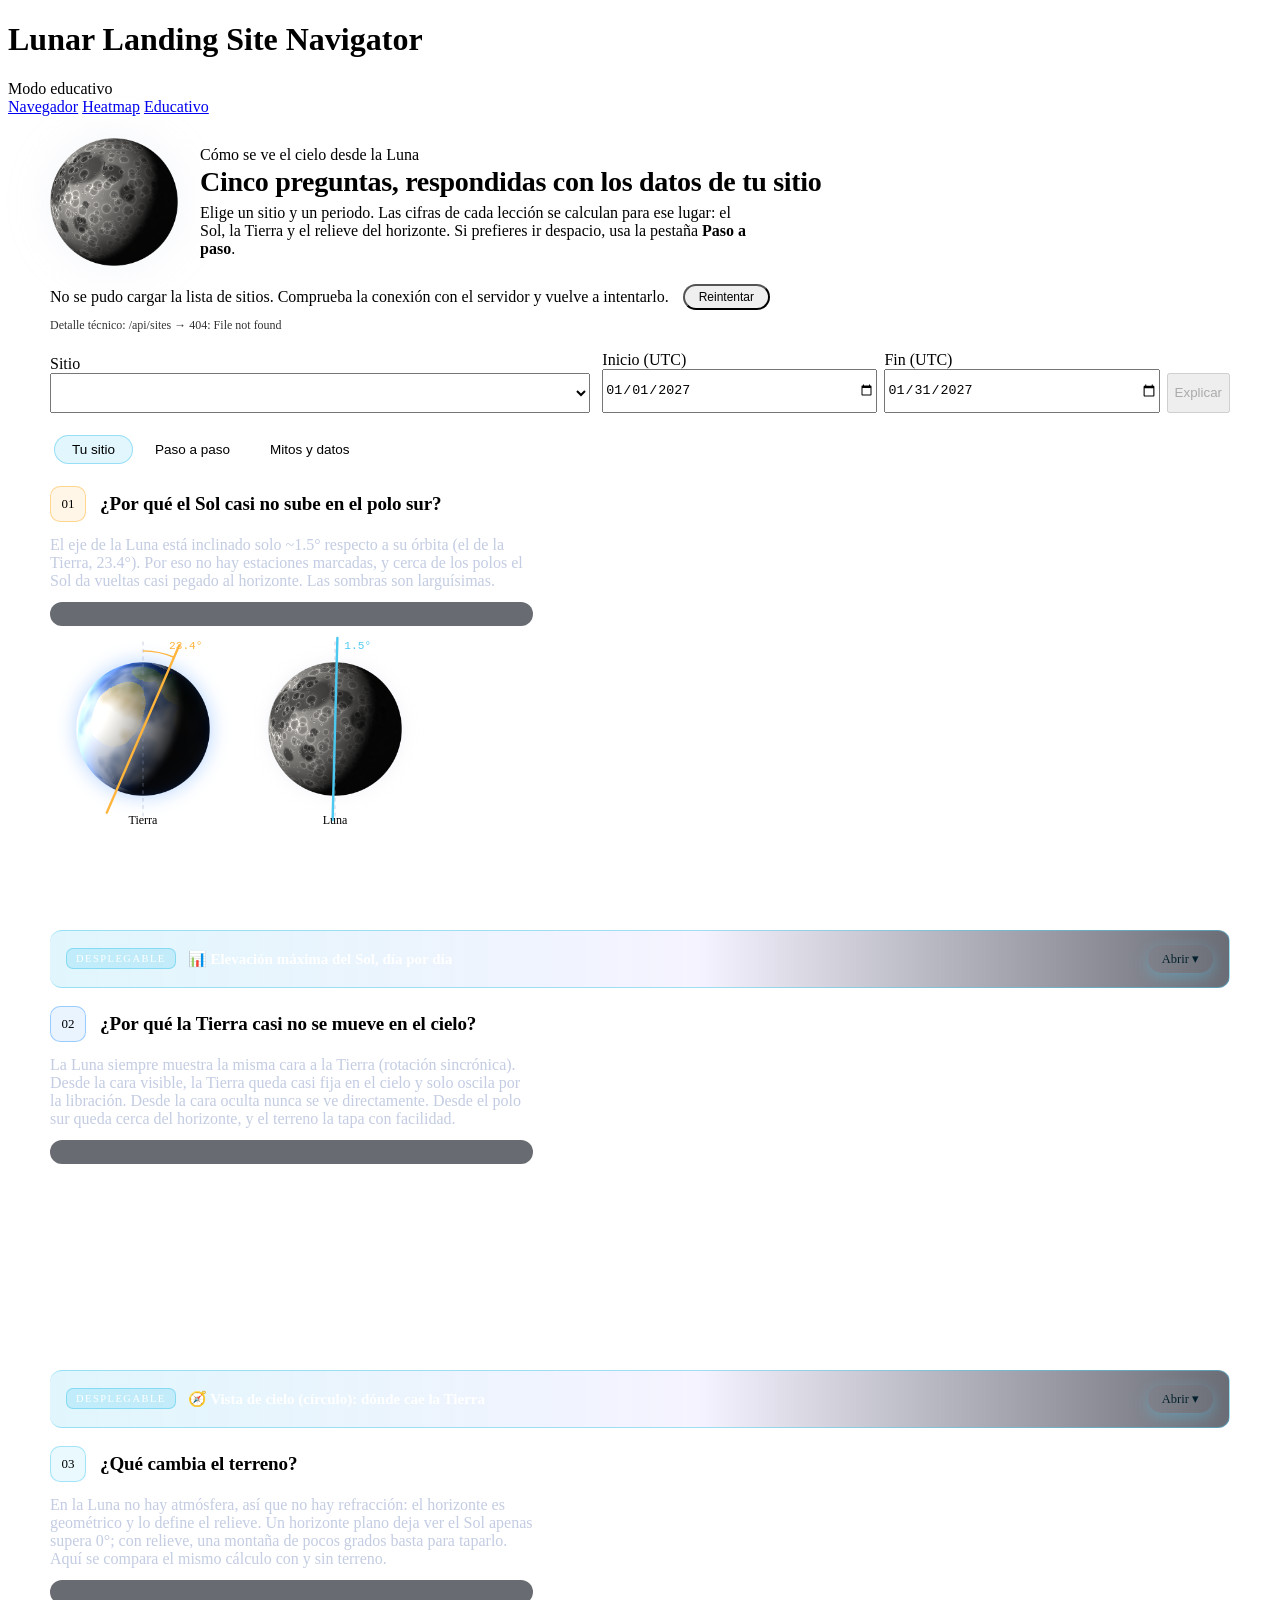
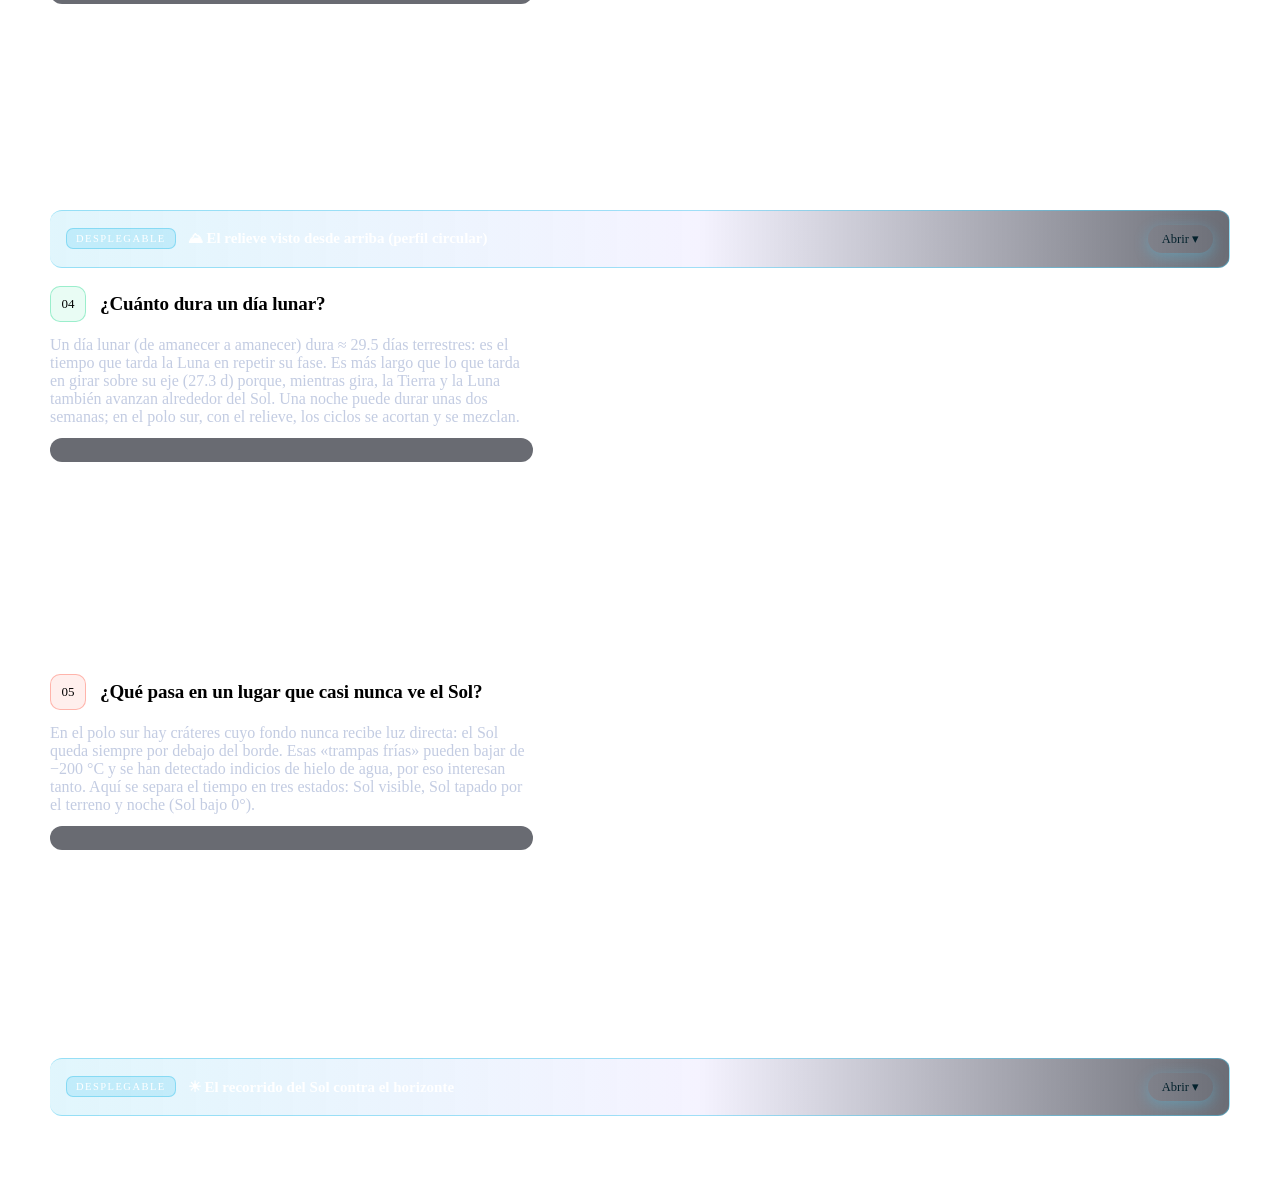
==== commit 19d9942d: "heatmap, educativo: plain-language errors with retry, loading state, aria-live Errors showed raw tec" ====
--- a/frontend/educativo.html
+++ b/frontend/educativo.html
@@ -172,6 +172,11 @@
     .myth .body > div { overflow: hidden; }
     .myth .a { padding: 14px 18px; background: rgba(79, 224, 164, .06); }
     #banner, #error { margin: 0; }
+    /* Errores: mensaje claro, detalle técnico aparte y botón para reintentar. */
+    #error { display: flex; flex-wrap: wrap; align-items: center; gap: 8px 14px; }
+    #error .errdetail { flex-basis: 100%; order: 3; font-family: var(--mono); font-size: 12px; opacity: .8; }
+    #error .retry { padding: 4px 14px; font-size: 12px; border-radius: 999px; }
+    .loading { margin: 10px 0 0; font-size: 13px; color: var(--muted); }
     @media (prefers-reduced-motion: reduce) { * { animation: none !important; transition: none !important; } }
   </style>
 </head>
@@ -197,7 +202,7 @@
     </section>
 
     <div id="banner" class="banner" hidden>⚠ Datos simulados (mock): alguna cifra de abajo es de prueba y no describe la Luna real. Los textos explicativos sí son válidos.</div>
-    <div id="error" hidden></div>
+    <div id="error" role="alert" hidden></div>
 
     <section class="panel">
       <div class="controls">
@@ -206,6 +211,7 @@
         <label>Fin (UTC) <input type="date" id="end" value="2027-01-31"></label>
         <button class="btn" id="load">Explicar</button>
       </div>
+      <p class="loading" id="loading" aria-live="polite" hidden>Cargando los datos del sitio…</p>
     </section>
 
     <div class="tabs" role="tablist">
@@ -1000,7 +1006,28 @@
   });
 
   /* ================= Carga de datos ================= */
-  function showError(msg) { $('error').textContent = msg; $('error').className = msg ? 'errbox' : ''; $('error').hidden = !msg; }
+  /** Muestra un error comprensible; el detalle técnico va aparte y `retry` añade un botón Reintentar. */
+  function showError(msg, retry, detail) {
+    const box = $('error');
+    box.replaceChildren();
+    box.className = msg ? 'errbox' : '';
+    box.hidden = !msg;
+    if (!msg) return;
+    const text = document.createElement('span');
+    text.textContent = msg;
+    box.append(text);
+    if (retry) {
+      const b = document.createElement('button');
+      b.type = 'button'; b.className = 'btn ghost retry'; b.textContent = 'Reintentar';
+      b.onclick = retry;
+      box.append(b);
+    }
+    if (detail) {
+      const d = document.createElement('small');
+      d.className = 'errdetail'; d.textContent = 'Detalle técnico: ' + detail;
+      box.append(d);
+    }
+  }
   async function getJson(url) {
     const r = await fetch(url);
     if (!r.ok) { let d = r.statusText; try { d = (await r.json()).detail ?? d; } catch (_) {} throw new Error(`${url.split('?')[0]} → ${r.status}: ${typeof d === 'string' ? d : JSON.stringify(d)}`); }
@@ -1011,9 +1038,21 @@
     $('tab-q').onclick = () => showTab('q'); $('tab-s').onclick = () => showTab('s'); $('tab-m').onclick = () => showTab('m');
     initMyths(); loadTextures().then(() => {}); initSpheres(); initSteps(); requestAnimationFrame(loop);
     if (location.hash === '#paso') showTab('s'); else if (location.hash === '#mitos') showTab('m');
-    sites = await getJson('/api/sites');
+    await loadSites();
+  }
+  /** Carga la lista de sitios; si falla, deja reintentar sin volver a montar la página. */
+  async function loadSites() {
+    showError('');
+    try {
+      sites = await getJson('/api/sites');
+    } catch (e) {
+      $('load').disabled = true;
+      showError('No se pudo cargar la lista de sitios. Comprueba la conexión con el servidor y vuelve a intentarlo.', loadSites, e.message);
+      return;
+    }
     $('site').innerHTML = sites.map(s => `<option value="${s.id}">${s.name}</option>`).join('');
     $('site').value = sites.some(s => s.id === 'shackleton') ? 'shackleton' : sites[0].id;
+    $('load').disabled = false;
     $('load').onclick = load; load();
   }
   async function load() {
@@ -1021,15 +1060,20 @@
     const s = sites.find(x => x.id === $('site').value);
     const q = new URLSearchParams({ lat: s.lat, lon: s.lon, start: $('start').value + 'T00:00:00Z', end: $('end').value + 'T00:00:00Z', step_min: 60 });
     $('load').disabled = true;
+    $('loading').hidden = false;
     try {
       const [eph, hor, met] = await Promise.all(['ephemeris', 'horizon', 'metrics'].map(p => getJson(`/api/${p}?${q}`)));
       $('banner').hidden = ![eph.source, hor.source, met.source?.ephemeris, met.source?.horizon].includes('mock');
       D = derive(s, eph, hor, met);
       renderLessons(); renderSummary();
-    } catch (e) { showError(e.message); }
-    finally { $('load').disabled = false; }
-  }
-  init().catch(e => showError(e.message));
+    } catch (e) {
+      showError('No se pudieron cargar los datos de este sitio. Vuelve a intentarlo; si sigue fallando, prueba con un periodo más corto.', load, e.message);
+    } finally {
+      $('load').disabled = false;
+      $('loading').hidden = true;
+    }
+  }
+  init().catch(e => showError('La página no terminó de prepararse. Recárgala para volver a intentarlo.', () => location.reload(), e.message));
   </script>
 </body>
 </html>
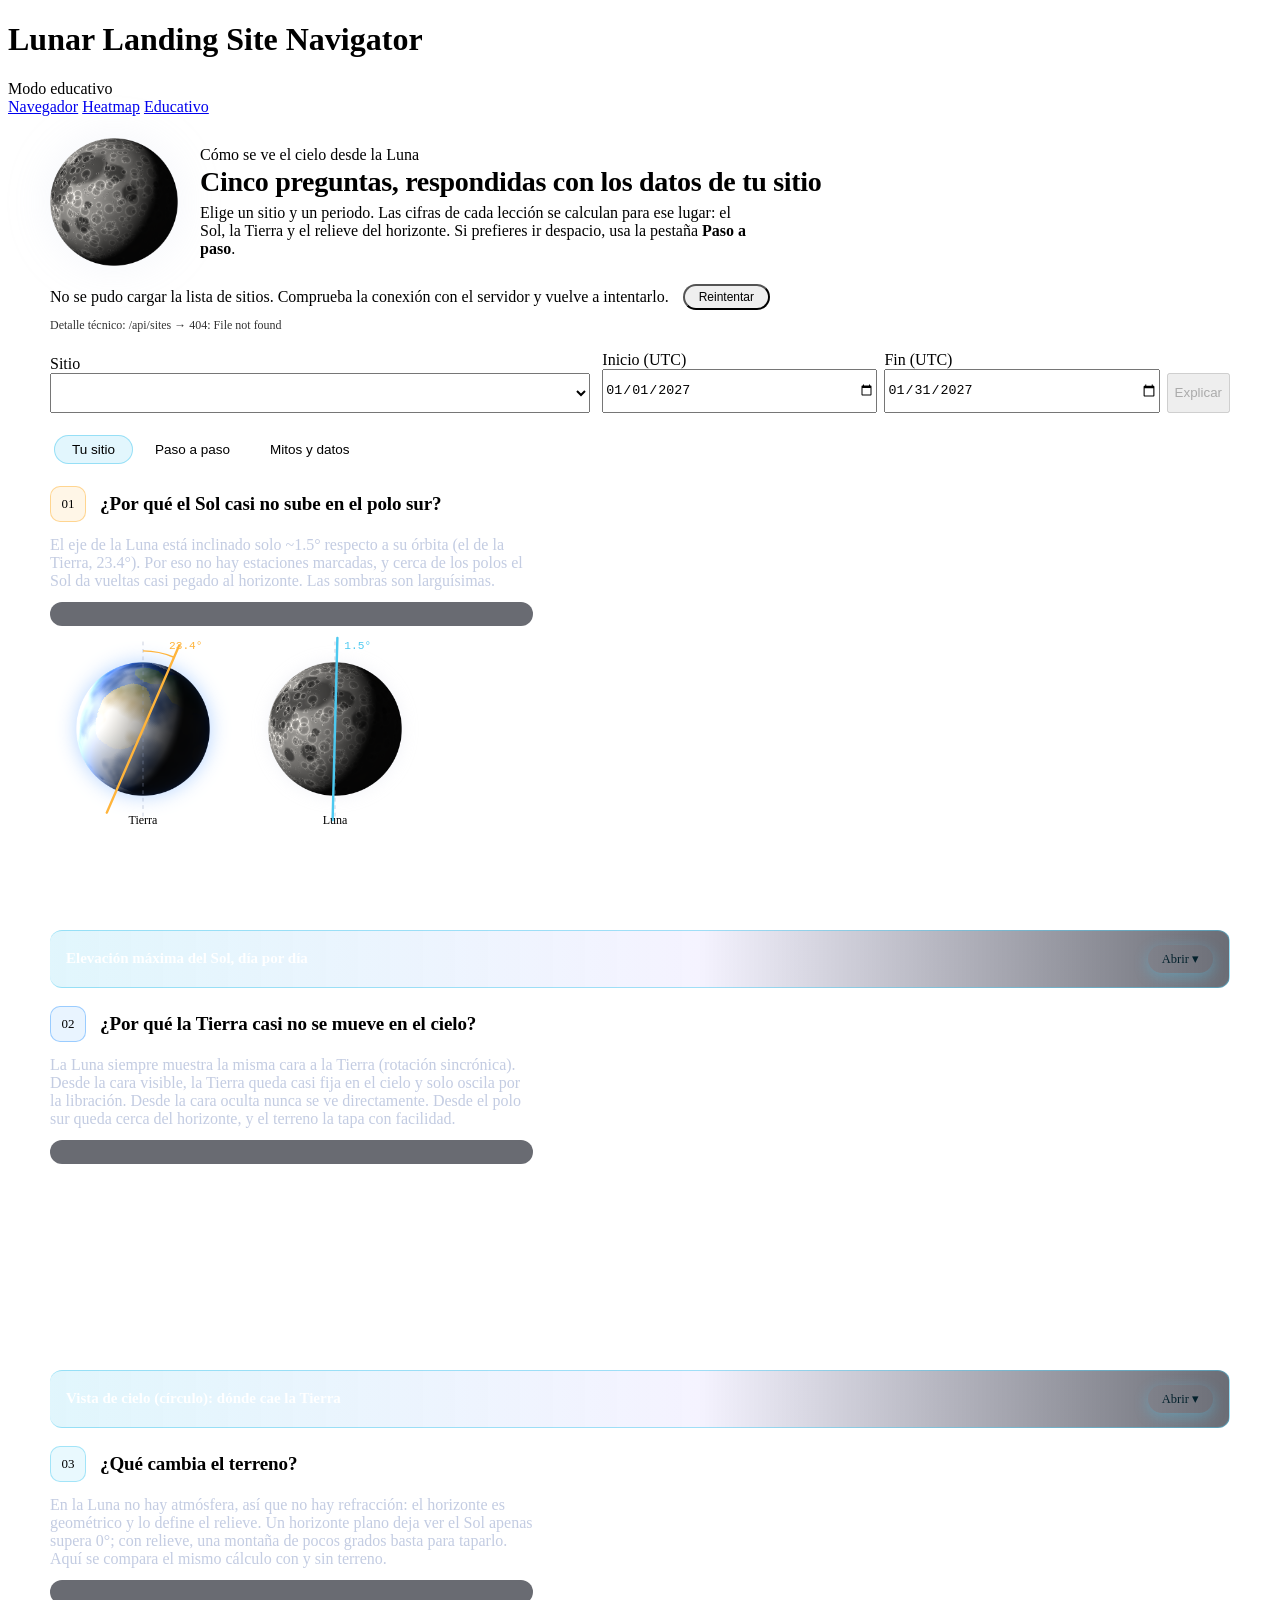
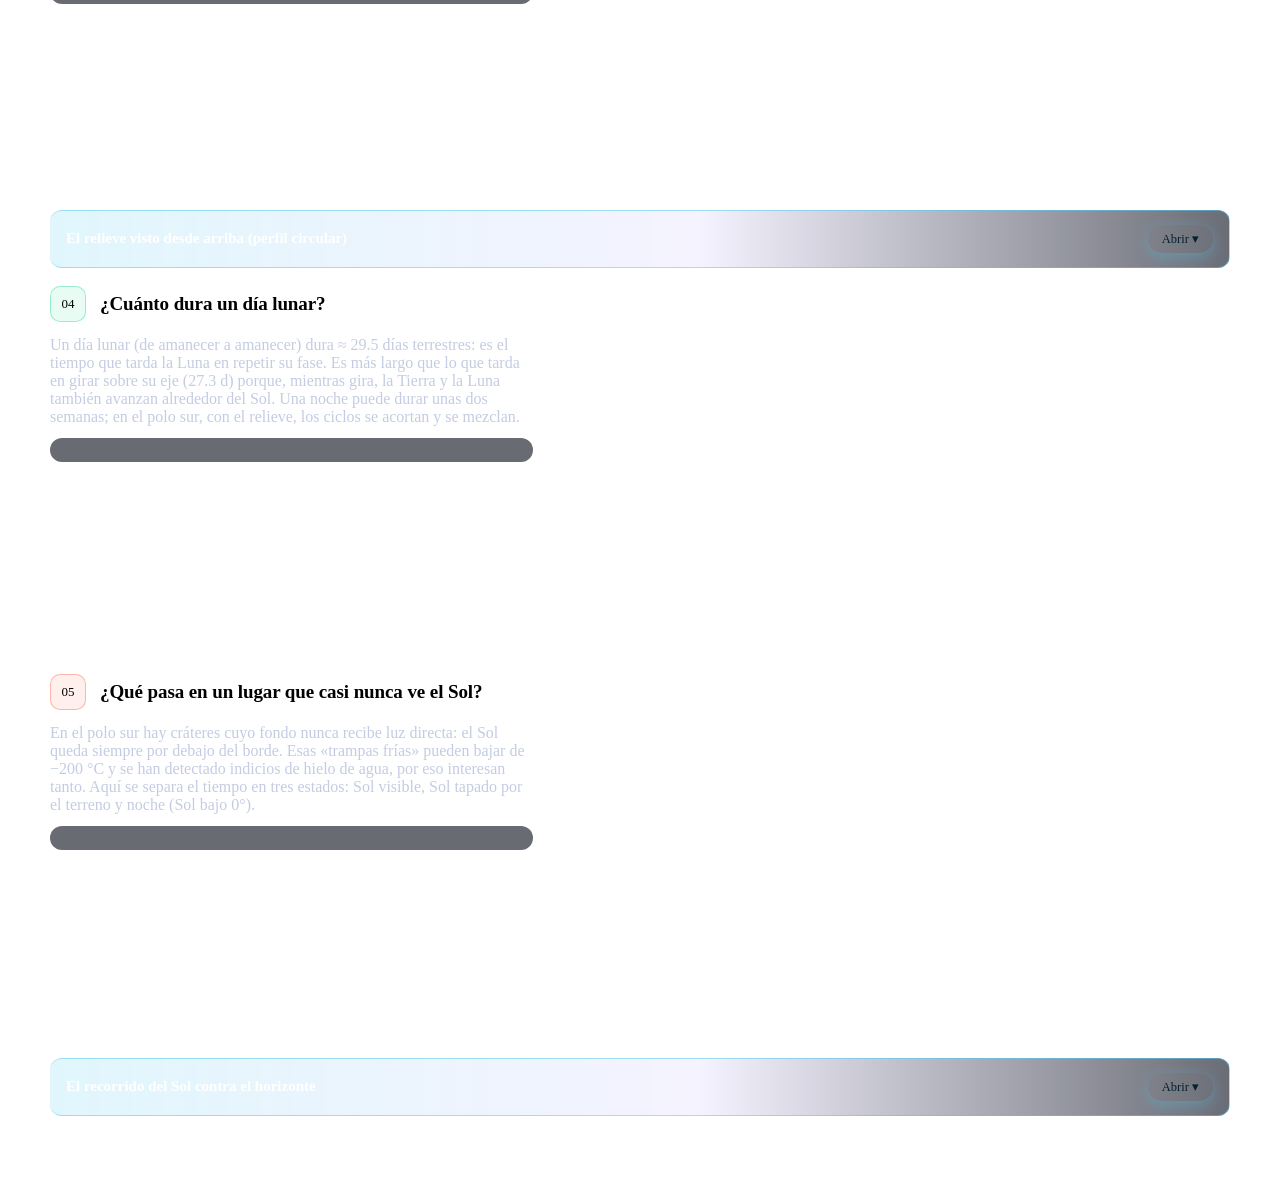
==== commit 8c253248: "educativo: calmer, more consistent visuals - Remove the "DESPLEGABLE" badge on each expandable secti" ====
--- a/frontend/educativo.html
+++ b/frontend/educativo.html
@@ -78,26 +78,21 @@
     details.dd { border: 1px solid rgba(76,201,240,.5); border-left: 4px solid var(--accent); border-radius: 12px; overflow: hidden;
                  background: linear-gradient(90deg, rgba(76,201,240,.17), rgba(143,123,255,.09) 55%, rgba(8,12,26,.6));
                  transition: border-color .25s, box-shadow .25s; }
-    details.dd:not([open]) { animation: ddGlow 3.2s ease-in-out infinite; }
     @keyframes ddGlow { 0%, 100% { box-shadow: 0 0 0 0 rgba(76,201,240,0); } 50% { box-shadow: 0 0 0 4px rgba(76,201,240,.16), 0 8px 24px -10px rgba(76,201,240,.55); } }
     details.dd:hover { border-color: var(--accent); }
     details.dd[open] { box-shadow: 0 14px 34px -18px rgba(76,201,240,.7); }
     details.dd > summary { list-style: none; cursor: pointer; padding: 14px 16px; display: flex; align-items: center; gap: 12px; font-size: 15px; font-weight: 650; color: #fff; user-select: none; }
     details.dd > summary::-webkit-details-marker { display: none; }
-    details.dd > summary::before { content: "DESPLEGABLE"; font-family: var(--mono); font-size: 10.5px; font-weight: 500; letter-spacing: .14em; padding: 4px 9px; border-radius: 7px;
-                                   background: rgba(76,201,240,.22); color: var(--accent); border: 1px solid rgba(76,201,240,.5); flex: none; }
     details.dd > summary > span { flex: 1; min-width: 0; }
     details.dd .chev { flex: none; width: auto; height: auto; margin: 0; transform: none; font-style: normal; font-family: var(--mono); font-size: 12.5px; font-weight: 500; padding: 6px 14px; border-radius: 999px;
                        background: var(--accent); color: #04222d; border: 0; box-shadow: 0 4px 14px rgba(76,201,240,.35); transition: transform .2s, background .2s; }
     details.dd .chev::before { content: "Abrir ▾"; }
-    details.dd:not([open]) .chev { animation: ddNudge 2.4s ease-in-out infinite; }
     @keyframes ddNudge { 0%, 70%, 100% { transform: translateY(0); } 80% { transform: translateY(3px); } 90% { transform: translateY(-2px); } }
     details.dd:hover .chev { transform: translateY(-1px) scale(1.05); }
     details.dd[open] .chev { background: rgba(255,255,255,.14); color: #fff; box-shadow: none; }
     details.dd[open] .chev::before { content: "Cerrar ▴"; }
     details.dd .dd-body { padding: 4px 14px 14px; animation: ddOpen .4s ease both; }
     @keyframes ddOpen { from { opacity: 0; transform: translateY(-8px); } to { opacity: 1; transform: none; } }
-    @media (max-width: 640px) { details.dd > summary::before { display: none; } }
 
     /* ---------- Botones con movimiento ---------- */
     .mbtn { position: relative; overflow: hidden; display: inline-flex; align-items: center; gap: 8px; border: 1px solid var(--line); background: var(--panel2); color: var(--text);
@@ -248,7 +243,7 @@
             <div id="c1" class="plot"></div>
           </div>
         </div>
-        <details class="dd" data-plot="c1b"><summary><span>📊 Elevación máxima del Sol, día por día</span><i class="chev"></i></summary><div class="dd-body"><div id="c1b" class="plot sm"></div></div></details>
+        <details class="dd" data-plot="c1b"><summary><span>Elevación máxima del Sol, día por día</span><i class="chev"></i></summary><div class="dd-body"><div id="c1b" class="plot sm"></div></div></details>
       </article>
 
       <article class="card lesson reveal">
@@ -260,7 +255,7 @@
           </div>
           <div id="c2" class="plot"></div>
         </div>
-        <details class="dd" data-plot="c2b"><summary><span>🧭 Vista de cielo (círculo): dónde cae la Tierra</span><i class="chev"></i></summary><div class="dd-body"><div id="c2b" class="plot sm"></div></div></details>
+        <details class="dd" data-plot="c2b"><summary><span>Vista de cielo (círculo): dónde cae la Tierra</span><i class="chev"></i></summary><div class="dd-body"><div id="c2b" class="plot sm"></div></div></details>
       </article>
 
       <article class="card lesson reveal">
@@ -272,7 +267,7 @@
           </div>
           <div id="c3" class="plot"></div>
         </div>
-        <details class="dd" data-plot="c3b"><summary><span>⛰ El relieve visto desde arriba (perfil circular)</span><i class="chev"></i></summary><div class="dd-body"><div id="c3b" class="plot sm"></div></div></details>
+        <details class="dd" data-plot="c3b"><summary><span>El relieve visto desde arriba (perfil circular)</span><i class="chev"></i></summary><div class="dd-body"><div id="c3b" class="plot sm"></div></div></details>
       </article>
 
       <article class="card lesson reveal">
@@ -295,7 +290,7 @@
           </div>
           <div id="c5" class="plot"></div>
         </div>
-        <details class="dd" data-plot="c5b"><summary><span>☀ El recorrido del Sol contra el horizonte</span><i class="chev"></i></summary><div class="dd-body"><div id="c5b" class="plot sm"></div></div></details>
+        <details class="dd" data-plot="c5b"><summary><span>El recorrido del Sol contra el horizonte</span><i class="chev"></i></summary><div class="dd-body"><div id="c5b" class="plot sm"></div></div></details>
       </article>
     </section>
 
@@ -336,7 +331,7 @@
                 </div>
                 <div class="slide-vis"><canvas id="cv1"></canvas></div>
               </div>
-              <details class="dd" data-plot="p1"><summary><span>📈 Cuánta Luna ilumina el Sol, mes a mes</span><i class="chev"></i></summary><div class="dd-body"><div id="p1" class="plot sm"></div></div></details>
+              <details class="dd" data-plot="p1"><summary><span>Cuánta Luna ilumina el Sol, mes a mes</span><i class="chev"></i></summary><div class="dd-body"><div id="p1" class="plot sm"></div></div></details>
             </div>
 
             <!-- Paso 2 -->
@@ -347,15 +342,15 @@
                   <h3>Un eje casi vertical: el Sol se queda bajo</h3>
                   <p>Desde el polo, la altura máxima del Sol es igual a la inclinación del eje. En la Tierra son 23.4°; en la Luna, solo 1.5°. Cambia la inclinación y mira el ángulo entre el rayo de luz y el horizonte local (la línea blanca).</p>
                   <div class="ctrls">
-                    <button class="mbtn on" data-tilt="23.4" data-body="earth"><span class="ico s">🌍</span> Tierra 23.4°</button>
-                    <button class="mbtn" data-tilt="1.5" data-body="moon"><span class="ico s">🌙</span> Luna 1.5°</button>
+                    <button class="mbtn on" data-tilt="23.4" data-body="earth">Tierra 23.4°</button>
+                    <button class="mbtn" data-tilt="1.5" data-body="moon">Luna 1.5°</button>
                     <button class="mbtn" data-tilt="0" data-body="moon"><span class="ico s">⊘</span> Sin inclinación</button>
                   </div>
                   <div class="slide-note" id="n2"></div>
                 </div>
                 <div class="slide-vis"><canvas id="cv2"></canvas></div>
               </div>
-              <details class="dd" data-plot="p2"><summary><span>📈 Altura máxima del Sol según la latitud</span><i class="chev"></i></summary><div class="dd-body"><div id="p2" class="plot sm"></div></div></details>
+              <details class="dd" data-plot="p2"><summary><span>Altura máxima del Sol según la latitud</span><i class="chev"></i></summary><div class="dd-body"><div id="p2" class="plot sm"></div></div></details>
             </div>
 
             <!-- Paso 3 -->
@@ -368,14 +363,14 @@
                   <div class="ctrls">
                     <button class="mbtn primary" id="s3play"><span class="ico s">▶</span> Reproducir</button>
                     <button class="mbtn on" data-sp="1">1×</button><button class="mbtn" data-sp="3">3×</button><button class="mbtn" data-sp="10">10×</button>
-                    <button class="mbtn" id="s3rise"><span class="ico s">🌅</span> Ir al amanecer</button>
+                    <button class="mbtn" id="s3rise">Ir al amanecer</button>
                     <input type="range" id="s3rng" min="0" max="0" value="0" aria-label="Momento">
                   </div>
                   <div class="slide-note" id="n3"></div>
                 </div>
                 <div class="slide-vis"><canvas id="cv3"></canvas></div>
               </div>
-              <details class="dd" data-plot="p3"><summary><span>📈 Los primeros 5 días: Sol contra el terreno</span><i class="chev"></i></summary><div class="dd-body"><div id="p3" class="plot sm"></div></div></details>
+              <details class="dd" data-plot="p3"><summary><span>Los primeros 5 días: Sol contra el terreno</span><i class="chev"></i></summary><div class="dd-body"><div id="p3" class="plot sm"></div></div></details>
             </div>
 
             <!-- Paso 4 -->
@@ -391,15 +386,15 @@
                     <button class="mbtn" data-mt="8">Montaña 8°</button>
                   </div>
                   <div class="ctrls" style="margin-top:0">
-                    <button class="mbtn" data-se="1"><span class="ico s">☀</span> Sol 1°</button>
-                    <button class="mbtn on" data-se="2"><span class="ico s">☀</span> Sol 2°</button>
-                    <button class="mbtn" data-se="6"><span class="ico s">☀</span> Sol 6°</button>
+                    <button class="mbtn" data-se="1">Sol 1°</button>
+                    <button class="mbtn on" data-se="2">Sol 2°</button>
+                    <button class="mbtn" data-se="6">Sol 6°</button>
                   </div>
                   <div class="slide-note" id="n4"></div>
                 </div>
                 <div class="slide-vis"><canvas id="cv4"></canvas></div>
               </div>
-              <details class="dd" data-plot="p4"><summary><span>⛰ El horizonte real de tu sitio</span><i class="chev"></i></summary><div class="dd-body"><div id="p4" class="plot sm"></div></div></details>
+              <details class="dd" data-plot="p4"><summary><span>El horizonte real de tu sitio</span><i class="chev"></i></summary><div class="dd-body"><div id="p4" class="plot sm"></div></div></details>
             </div>
 
             <!-- Paso 5 -->
@@ -419,7 +414,7 @@
                 </div>
                 <div class="slide-vis"><canvas id="cv5"></canvas></div>
               </div>
-              <details class="dd" data-plot="p5"><summary><span>📈 Cuánto se mueve la Tierra en el cielo</span><i class="chev"></i></summary><div class="dd-body"><div id="p5" class="plot sm"></div></div></details>
+              <details class="dd" data-plot="p5"><summary><span>Cuánto se mueve la Tierra en el cielo</span><i class="chev"></i></summary><div class="dd-body"><div id="p5" class="plot sm"></div></div></details>
             </div>
 
             <!-- Paso 6 -->
@@ -430,8 +425,8 @@
                   <h3>Juntando todo: ¿es buen sitio y buena fecha?</h3>
                   <p>Un buen candidato tiene mucho Sol (energía), buena línea de vista a la Tierra (comunicación) y noches o cortes cortos. Cambia el sitio o las fechas arriba y compara.</p>
                   <div class="ctrls">
-                    <a class="mbtn primary pulse" href="/"><span class="ico s">🚀</span> Abrir el navegador</a>
-                    <a class="mbtn" href="/heatmap.html"><span class="ico s">🗓</span> Heatmap sitio × fecha</a>
+                    <a class="mbtn primary" href="/">Abrir el navegador</a>
+                    <a class="mbtn" href="/heatmap.html">Heatmap sitio × fecha</a>
                   </div>
                   <div class="slide-note" id="n6"></div>
                 </div>
@@ -440,7 +435,7 @@
                   <div class="verdict" id="verdict6"></div>
                 </div>
               </div>
-              <details class="dd" data-plot="p6"><summary><span>🕸 Perfil del sitio (radar)</span><i class="chev"></i></summary><div class="dd-body"><div id="p6" class="plot sm"></div></div></details>
+              <details class="dd" data-plot="p6"><summary><span>Perfil del sitio (radar)</span><i class="chev"></i></summary><div class="dd-body"><div id="p6" class="plot sm"></div></div></details>
             </div>
 
           </div>
@@ -448,7 +443,7 @@
         <div class="car-ctrl">
           <button class="mbtn" id="prev"><span class="ico l">←</span> Anterior</button>
           <div class="dots" id="dots"></div>
-          <button class="mbtn primary pulse" id="next">Siguiente <span class="ico r">→</span></button>
+          <button class="mbtn primary" id="next">Siguiente <span class="ico r">→</span></button>
         </div>
       </div>
     </section>
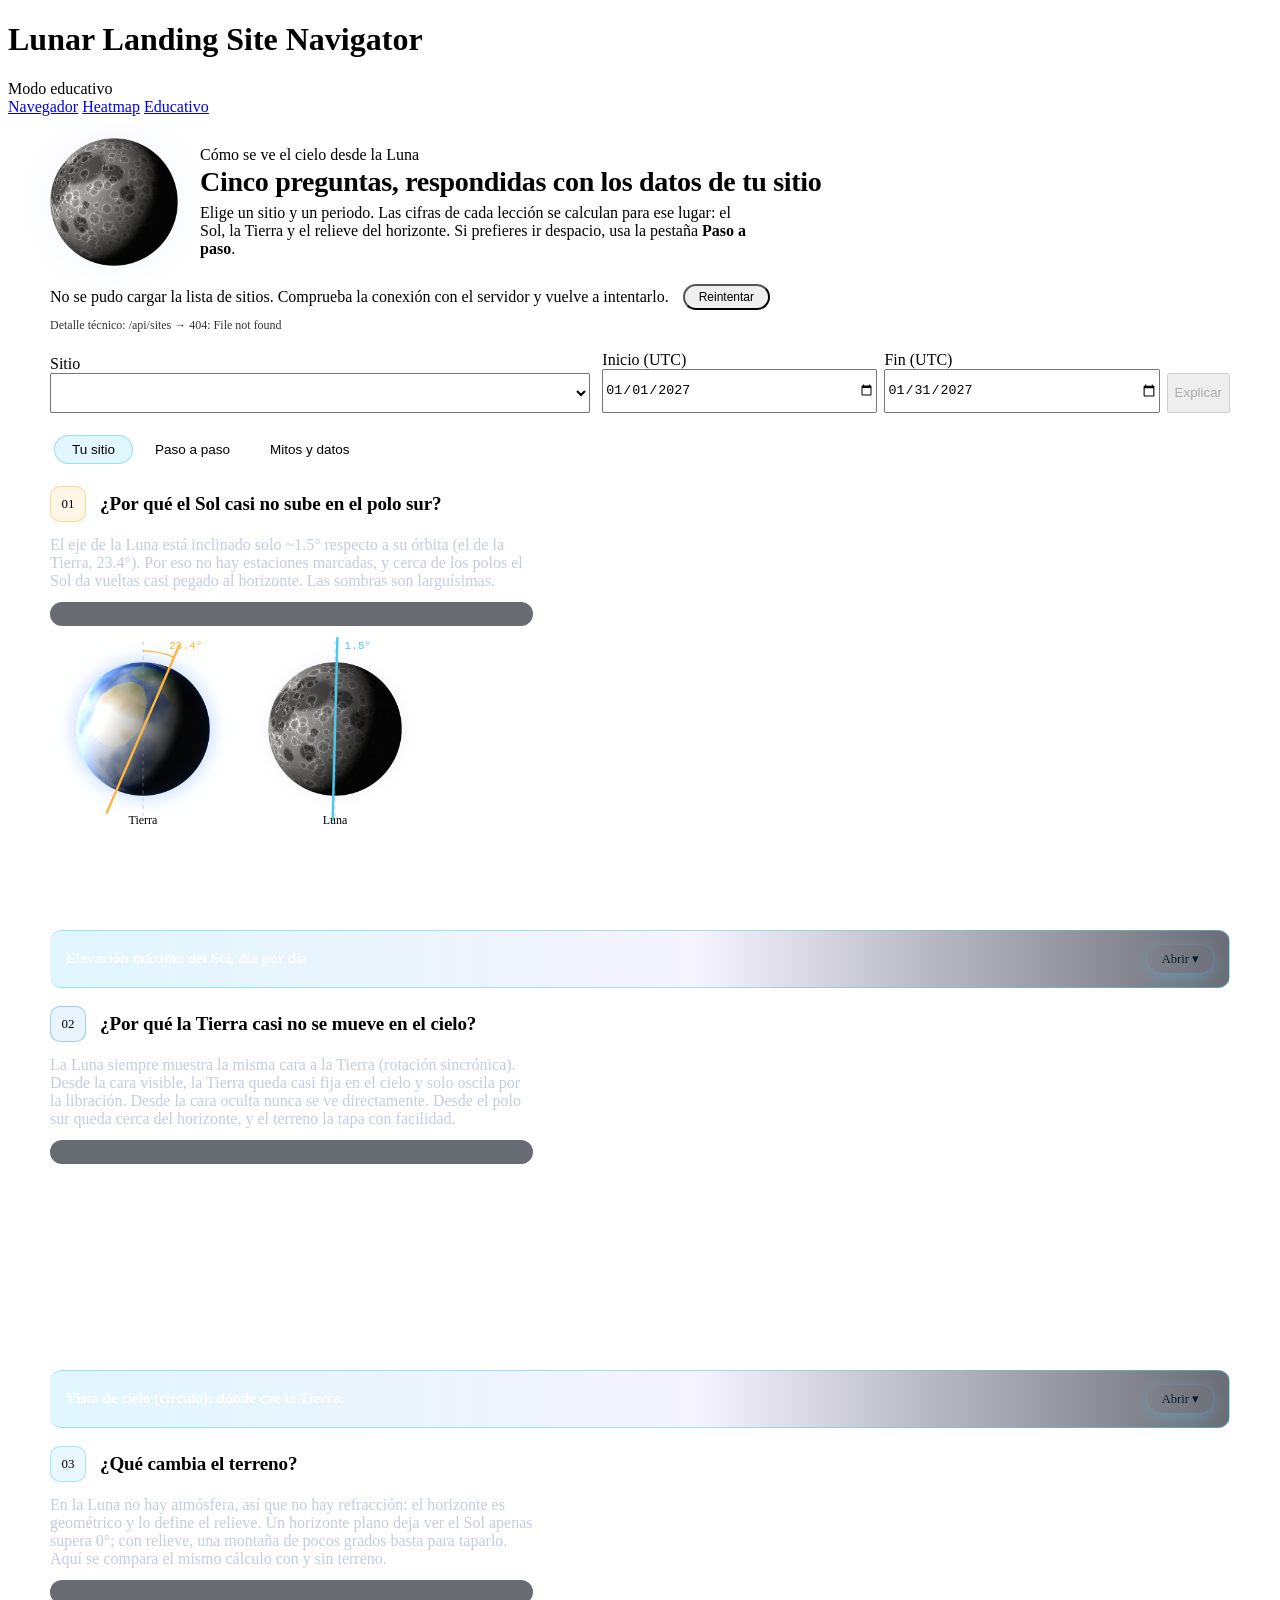
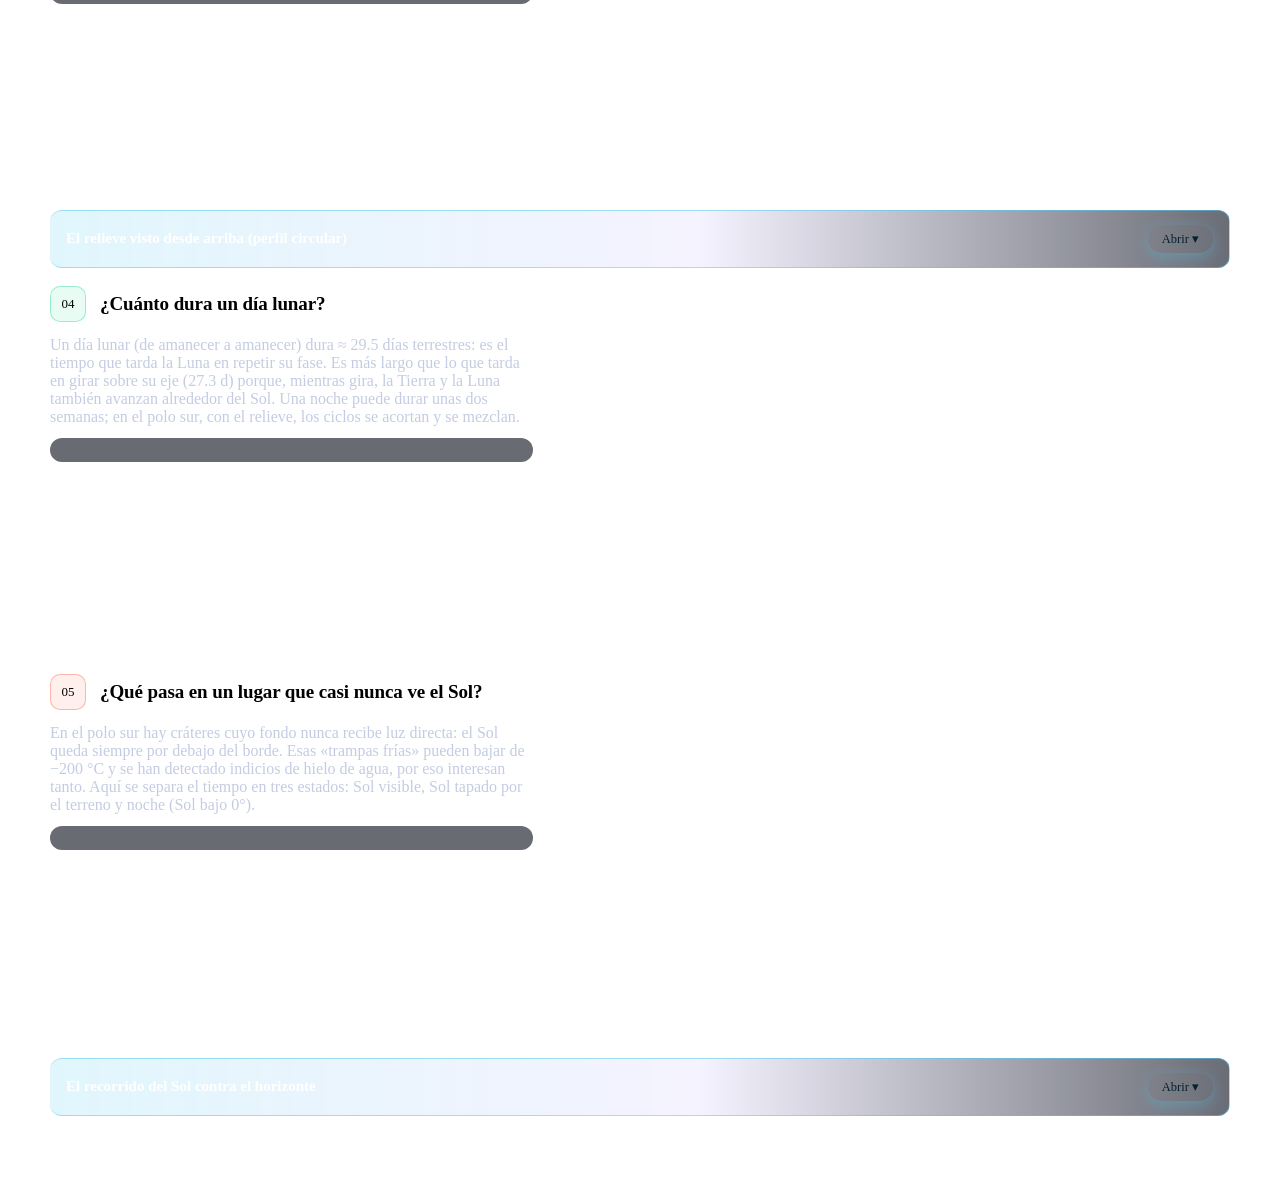
==== commit 357c8121: "educativo: accessible tabs and text alternatives for drawings - Tabs expose aria-selected (kept in s" ====
--- a/frontend/educativo.html
+++ b/frontend/educativo.html
@@ -210,13 +210,13 @@
     </section>
 
     <div class="tabs" role="tablist">
-      <button id="tab-q" class="on" role="tab" data-tab="q">Tu sitio</button>
-      <button id="tab-s" role="tab" data-tab="s">Paso a paso</button>
-      <button id="tab-m" role="tab" data-tab="m">Mitos y datos</button>
+      <button id="tab-q" class="on" role="tab" data-tab="q" aria-selected="true" aria-controls="pane-q">Tu sitio</button>
+      <button id="tab-s" role="tab" data-tab="s" aria-selected="false" aria-controls="pane-s">Paso a paso</button>
+      <button id="tab-m" role="tab" data-tab="m" aria-selected="false" aria-controls="pane-m">Mitos y datos</button>
     </div>
 
     <!-- ======================= TU SITIO: 5 lecciones ======================= -->
-    <section id="pane-q" class="pane on">
+    <section id="pane-q" class="pane on" role="tabpanel" aria-labelledby="tab-q">
       <article class="card lesson reveal">
         <div class="lesson-head"><span class="num sun">01</span><h2>¿Por qué el Sol casi no sube en el polo sur?</h2></div>
         <div class="split">
@@ -224,14 +224,14 @@
             <p class="why">El eje de la Luna está inclinado solo ~1.5° respecto a su órbita (el de la Tierra, 23.4°). Por eso no hay estaciones marcadas, y cerca de los polos el Sol da vueltas casi pegado al horizonte. Las sombras son larguísimas.</p>
             <div class="readout" id="d1"></div>
             <div class="tiltpair">
-              <figure class="sph earthg"><canvas id="cvE" width="220" height="220"></canvas>
+              <figure class="sph earthg"><canvas id="cvE" width="220" height="220" role="img" aria-label="La Tierra con su eje inclinado 23.4°"></canvas>
                 <svg viewBox="0 0 200 200" aria-label="Eje de la Tierra inclinado 23.4 grados">
                   <line x1="100" y1="6" x2="100" y2="194" stroke="rgba(142,155,186,.5)" stroke-dasharray="4 4"/>
                   <g transform="rotate(23.4 100 100)"><line x1="100" y1="2" x2="100" y2="198" stroke="#ffb43b" stroke-width="2.6" stroke-linecap="round"/></g>
                   <path d="M100 16 A84 84 0 0 1 133.2 22.9" fill="none" stroke="#ffb43b" stroke-width="1.6"/>
                   <text x="128" y="14" fill="#ffb43b" font-size="12" font-family="DM Mono, ui-monospace, Menlo, monospace">23.4°</text>
                 </svg><figcaption>Tierra</figcaption></figure>
-              <figure class="sph moong"><canvas id="cvM" width="220" height="220"></canvas>
+              <figure class="sph moong"><canvas id="cvM" width="220" height="220" role="img" aria-label="La Luna con su eje inclinado 1.5°"></canvas>
                 <svg viewBox="0 0 200 200" aria-label="Eje de la Luna inclinado 1.5 grados">
                   <line x1="100" y1="6" x2="100" y2="194" stroke="rgba(142,155,186,.5)" stroke-dasharray="4 4"/>
                   <g transform="rotate(1.5 100 100)"><line x1="100" y1="2" x2="100" y2="198" stroke="#4cc9f0" stroke-width="2.6" stroke-linecap="round"/></g>
@@ -295,7 +295,7 @@
     </section>
 
     <!-- ======================= PASO A PASO ======================= -->
-    <section id="pane-s" class="pane">
+    <section id="pane-s" class="pane" role="tabpanel" aria-labelledby="tab-s">
       <div class="cast reveal">
         <div class="cast-head"><h3>Los protagonistas</h3>
           <div style="display:flex;gap:8px">
@@ -303,10 +303,10 @@
             <button class="mbtn" id="castR" aria-label="Siguiente"><span class="ico r">→</span></button>
           </div></div>
         <div class="cast-row" id="castRow">
-          <div class="cast-card"><canvas id="cs0" width="240" height="240"></canvas><h4>El Sol</h4><ul><li>Diámetro: <b>1.39 millones km</b></li><li>Distancia: <b>≈ 150 millones km</b></li><li>Su luz tarda <b>≈ 8 min 20 s</b> en llegar</li></ul></div>
-          <div class="cast-card"><canvas id="cs1" width="240" height="240"></canvas><h4>La Tierra</h4><ul><li>Diámetro: <b>12,742 km</b></li><li>Inclinación del eje: <b>23.4°</b></li><li>Desde la Luna se ve <b>≈ 3.7×</b> más ancha que la Luna desde aquí</li></ul></div>
-          <div class="cast-card"><canvas id="cs2" width="240" height="240"></canvas><h4>La Luna</h4><ul><li>Diámetro: <b>3,474 km</b></li><li>Inclinación del eje: <b>1.5°</b></li><li>Gira en <b>27.3 d</b>; su día solar dura <b>29.5 d</b></li></ul></div>
-          <div class="cast-card"><canvas id="cs3" width="240" height="240"></canvas><h4>El polo sur</h4><ul><li>El Sol apenas sube <b>unos pocos grados</b></li><li>Cráteres en <b>sombra permanente</b></li><li>Picos con <b>luz casi continua</b></li></ul></div>
+          <div class="cast-card"><canvas id="cs0" width="240" height="240" aria-hidden="true"></canvas><h4>El Sol</h4><ul><li>Diámetro: <b>1.39 millones km</b></li><li>Distancia: <b>≈ 150 millones km</b></li><li>Su luz tarda <b>≈ 8 min 20 s</b> en llegar</li></ul></div>
+          <div class="cast-card"><canvas id="cs1" width="240" height="240" aria-hidden="true"></canvas><h4>La Tierra</h4><ul><li>Diámetro: <b>12,742 km</b></li><li>Inclinación del eje: <b>23.4°</b></li><li>Desde la Luna se ve <b>≈ 3.7×</b> más ancha que la Luna desde aquí</li></ul></div>
+          <div class="cast-card"><canvas id="cs2" width="240" height="240" aria-hidden="true"></canvas><h4>La Luna</h4><ul><li>Diámetro: <b>3,474 km</b></li><li>Inclinación del eje: <b>1.5°</b></li><li>Gira en <b>27.3 d</b>; su día solar dura <b>29.5 d</b></li></ul></div>
+          <div class="cast-card"><canvas id="cs3" width="240" height="240" aria-hidden="true"></canvas><h4>El polo sur</h4><ul><li>El Sol apenas sube <b>unos pocos grados</b></li><li>Cráteres en <b>sombra permanente</b></li><li>Picos con <b>luz casi continua</b></li></ul></div>
         </div>
       </div>
 
@@ -329,7 +329,7 @@
                   </div>
                   <div class="slide-note" id="n1"></div>
                 </div>
-                <div class="slide-vis"><canvas id="cv1"></canvas></div>
+                <div class="slide-vis"><canvas id="cv1" role="img" aria-label="Animación: la Luna siempre muestra la misma cara a la Tierra"></canvas></div>
               </div>
               <details class="dd" data-plot="p1"><summary><span>Cuánta Luna ilumina el Sol, mes a mes</span><i class="chev"></i></summary><div class="dd-body"><div id="p1" class="plot sm"></div></div></details>
             </div>
@@ -348,7 +348,7 @@
                   </div>
                   <div class="slide-note" id="n2"></div>
                 </div>
-                <div class="slide-vis"><canvas id="cv2"></canvas></div>
+                <div class="slide-vis"><canvas id="cv2" role="img" aria-label="Animación: con un eje casi vertical, el Sol se queda bajo en el polo"></canvas></div>
               </div>
               <details class="dd" data-plot="p2"><summary><span>Altura máxima del Sol según la latitud</span><i class="chev"></i></summary><div class="dd-body"><div id="p2" class="plot sm"></div></div></details>
             </div>
@@ -368,7 +368,7 @@
                   </div>
                   <div class="slide-note" id="n3"></div>
                 </div>
-                <div class="slide-vis"><canvas id="cv3"></canvas></div>
+                <div class="slide-vis"><canvas id="cv3" role="img" aria-label="Animación: el recorrido del Sol visto desde tu sitio"></canvas></div>
               </div>
               <details class="dd" data-plot="p3"><summary><span>Los primeros 5 días: Sol contra el terreno</span><i class="chev"></i></summary><div class="dd-body"><div id="p3" class="plot sm"></div></div></details>
             </div>
@@ -392,7 +392,7 @@
                   </div>
                   <div class="slide-note" id="n4"></div>
                 </div>
-                <div class="slide-vis"><canvas id="cv4"></canvas></div>
+                <div class="slide-vis"><canvas id="cv4" role="img" aria-label="Animación: el relieve tapa el Sol cuando está bajo"></canvas></div>
               </div>
               <details class="dd" data-plot="p4"><summary><span>El horizonte real de tu sitio</span><i class="chev"></i></summary><div class="dd-body"><div id="p4" class="plot sm"></div></div></details>
             </div>
@@ -412,7 +412,7 @@
                   </div>
                   <div class="slide-note" id="n5"></div>
                 </div>
-                <div class="slide-vis"><canvas id="cv5"></canvas></div>
+                <div class="slide-vis"><canvas id="cv5" role="img" aria-label="Animación: la Tierra casi quieta en el cielo, a veces tapada por el relieve"></canvas></div>
               </div>
               <details class="dd" data-plot="p5"><summary><span>Cuánto se mueve la Tierra en el cielo</span><i class="chev"></i></summary><div class="dd-body"><div id="p5" class="plot sm"></div></div></details>
             </div>
@@ -449,7 +449,7 @@
     </section>
 
     <!-- ======================= MITOS ======================= -->
-    <section id="pane-m" class="pane myths">
+    <section id="pane-m" class="pane myths" role="tabpanel" aria-labelledby="tab-m">
       <div class="myth"><button class="q"><span class="lab">Mito</span><span>"En la Luna hay un lado oscuro donde nunca llega el Sol."</span><span class="tog">▼ ver dato</span></button><div class="body"><div><div class="a"><span class="lab">Dato</span>Todos los puntos reciben Sol; el día lunar dura ≈ 29.5 días terrestres. Lo que cambia es el lado que mira a la Tierra: el lado oculto nunca la ve, pero sí tiene días y noches.</div></div></div></div>
       <div class="myth"><button class="q"><span class="lab">Mito</span><span>"El cielo lunar se ve azul de día."</span><span class="tog">▼ ver dato</span></button><div class="body"><div><div class="a"><span class="lab">Dato</span>Sin atmósfera no hay dispersión de luz ni refracción: el cielo es negro incluso con el Sol sobre el horizonte.</div></div></div></div>
       <div class="myth"><button class="q"><span class="lab">Mito</span><span>"El Sol sube alto en todas partes."</span><span class="tog">▼ ver dato</span></button><div class="body"><div><div class="a"><span class="lab">Dato</span>En el ecuador sube hasta el cenit, pero en el polo sur apenas unos pocos grados por la inclinación axial de ~1.5°. Por eso interesa el polo sur: hay cráteres en sombra permanente y picos con luz casi continua.</div></div></div></div>
@@ -991,7 +991,7 @@
   /* ================= Mitos, pestañas y botones ================= */
   function initMyths() { document.querySelectorAll('.myth .q').forEach(b => b.onclick = () => { const m = b.parentElement, open = m.classList.toggle('open'); b.querySelector('.tog').textContent = open ? '▲ ocultar' : '▼ ver dato'; }); }
   function showTab(name) {
-    ['q', 's', 'm'].forEach(k => { $('pane-' + k).classList.toggle('on', k === name); $('tab-' + k).classList.toggle('on', k === name); });
+    ['q', 's', 'm'].forEach(k => { $('pane-' + k).classList.toggle('on', k === name); $('tab-' + k).classList.toggle('on', k === name); $('tab-' + k).setAttribute('aria-selected', String(k === name)); });
     if (history.replaceState) history.replaceState(null, '', name === 's' ? '#paso' : name === 'm' ? '#mitos' : location.pathname + location.search);
     requestAnimationFrame(() => { document.querySelectorAll('#pane-' + name + ' .js-plotly-plot').forEach(p => window.Plotly && Plotly.Plots.resize(p)); });
   }
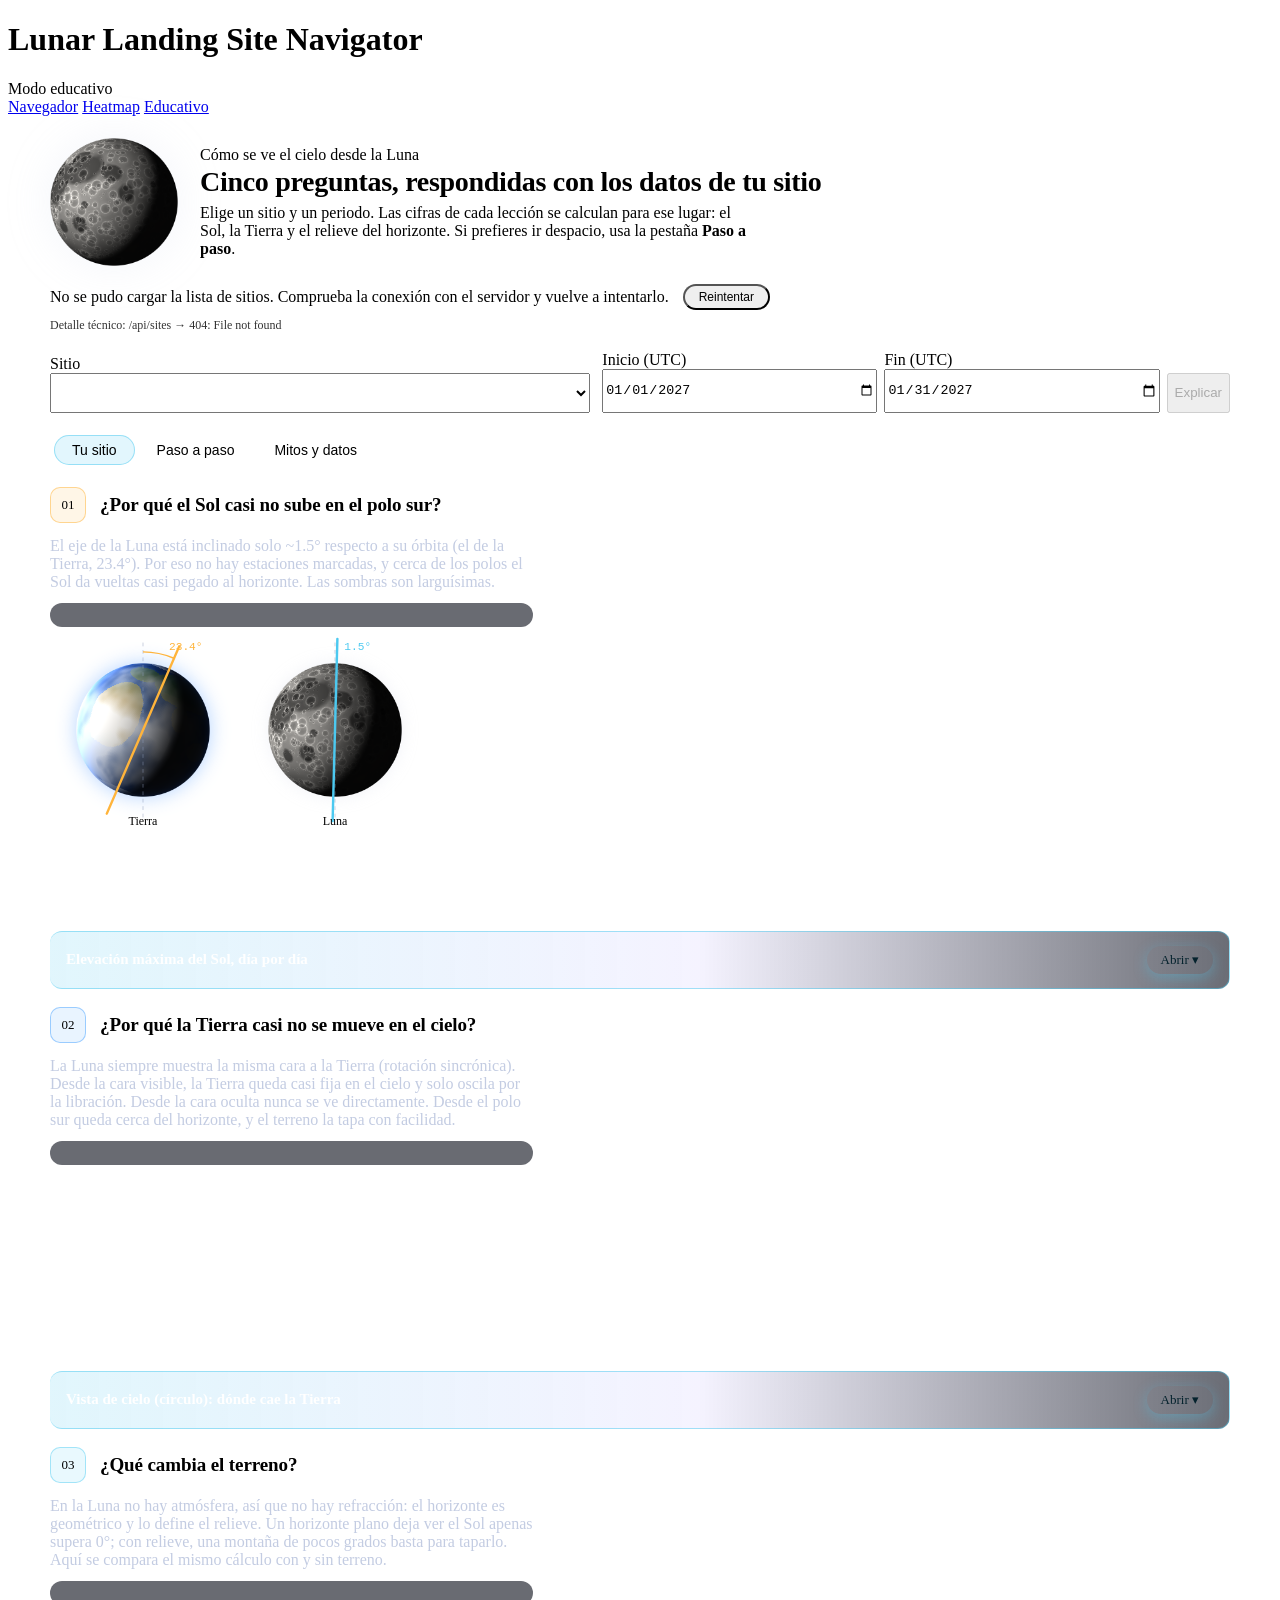
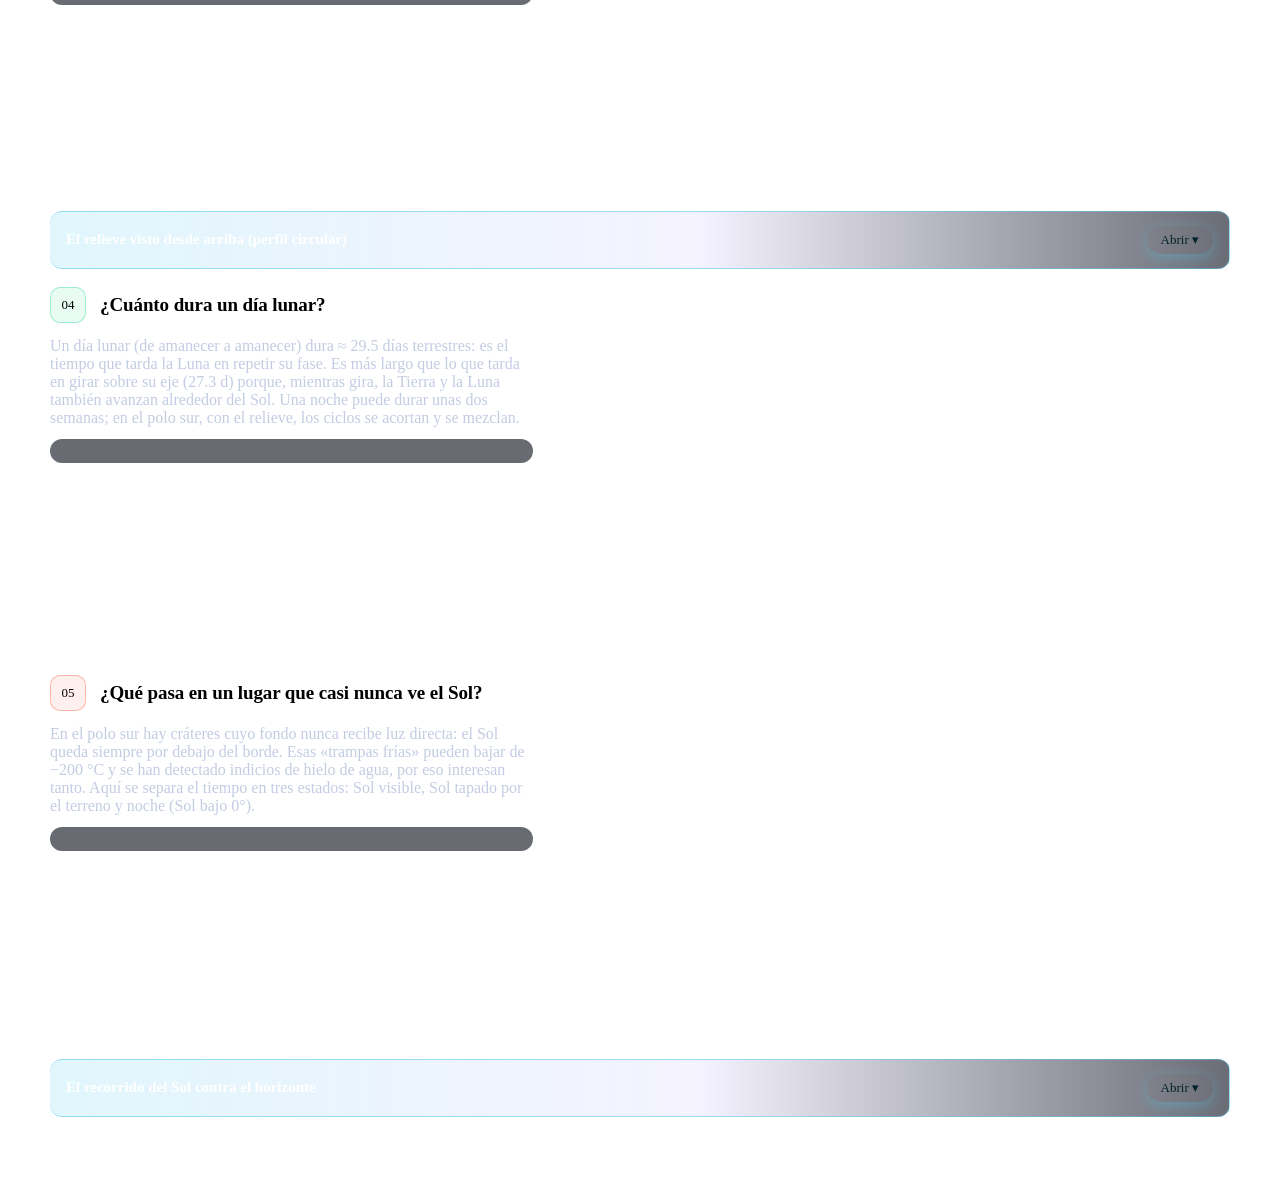
==== commit b14e90d7: "heatmap, educativo: whole-pixel type scale Half-pixel font sizes (11.5, 12.5, 13.5 px) are rounded t" ====
--- a/frontend/educativo.html
+++ b/frontend/educativo.html
@@ -30,7 +30,7 @@
 
     /* ---------- Pestañas ---------- */
     .tabs { display: inline-flex; gap: 4px; padding: 4px; background: var(--panel); border: 1px solid var(--line); border-radius: 999px; width: max-content; max-width: 100%; flex-wrap: wrap; }
-    .tabs button { padding: 7px 18px; border: 0; background: none; border-radius: 999px; cursor: pointer; color: var(--muted); font-size: 13.5px; transition: color .2s, background .2s, box-shadow .2s; }
+    .tabs button { padding: 7px 18px; border: 0; background: none; border-radius: 999px; cursor: pointer; color: var(--muted); font-size: 14px; transition: color .2s, background .2s, box-shadow .2s; }
     .tabs button:hover { color: var(--text); }
     .tabs button.on { background: rgba(76, 201, 240, .16); color: var(--text); box-shadow: inset 0 0 0 1px rgba(76, 201, 240, .5); }
     .pane { display: none; gap: 18px; }
@@ -84,7 +84,7 @@
     details.dd > summary { list-style: none; cursor: pointer; padding: 14px 16px; display: flex; align-items: center; gap: 12px; font-size: 15px; font-weight: 650; color: #fff; user-select: none; }
     details.dd > summary::-webkit-details-marker { display: none; }
     details.dd > summary > span { flex: 1; min-width: 0; }
-    details.dd .chev { flex: none; width: auto; height: auto; margin: 0; transform: none; font-style: normal; font-family: var(--mono); font-size: 12.5px; font-weight: 500; padding: 6px 14px; border-radius: 999px;
+    details.dd .chev { flex: none; width: auto; height: auto; margin: 0; transform: none; font-style: normal; font-family: var(--mono); font-size: 13px; font-weight: 500; padding: 6px 14px; border-radius: 999px;
                        background: var(--accent); color: #04222d; border: 0; box-shadow: 0 4px 14px rgba(76,201,240,.35); transition: transform .2s, background .2s; }
     details.dd .chev::before { content: "Abrir ▾"; }
     @keyframes ddNudge { 0%, 70%, 100% { transform: translateY(0); } 80% { transform: translateY(3px); } 90% { transform: translateY(-2px); } }
@@ -96,7 +96,7 @@
 
     /* ---------- Botones con movimiento ---------- */
     .mbtn { position: relative; overflow: hidden; display: inline-flex; align-items: center; gap: 8px; border: 1px solid var(--line); background: var(--panel2); color: var(--text);
-            padding: 9px 16px; border-radius: 999px; cursor: pointer; font-size: 13.5px; text-decoration: none; font-family: inherit;
+            padding: 9px 16px; border-radius: 999px; cursor: pointer; font-size: 14px; text-decoration: none; font-family: inherit;
             transition: transform .22s cubic-bezier(.3,1.7,.5,1), box-shadow .25s, background .25s, border-color .25s; }
     .mbtn:hover { transform: translateY(-3px); box-shadow: 0 10px 22px -10px rgba(76,201,240,.7); border-color: rgba(76,201,240,.65); }
     .mbtn:active { transform: translateY(0) scale(.95); }
@@ -118,12 +118,12 @@
     .slide.act { opacity: 1; transform: none; }
     .slide-grid { display: grid; grid-template-columns: minmax(0, 5fr) minmax(0, 6fr); gap: 22px; align-items: center; }
     @media (max-width: 900px) { .slide-grid { grid-template-columns: 1fr; } }
-    .kick { font-family: var(--mono); font-size: 11.5px; letter-spacing: .16em; text-transform: uppercase; color: var(--accent); }
+    .kick { font-family: var(--mono); font-size: 12px; letter-spacing: .16em; text-transform: uppercase; color: var(--accent); }
     .slide h3 { margin: 6px 0 10px; font-size: 22px; letter-spacing: -.2px; }
     .slide p { color: #c3cce2; margin: 0 0 12px; }
     .ctrls { display: flex; flex-wrap: wrap; gap: 8px; margin: 12px 0 10px; align-items: center; }
     .ctrls input[type=range] { flex: 1 1 140px; min-width: 120px; accent-color: var(--accent); }
-    .slide-note { min-height: 44px; font-size: 13.5px; color: #d5dcee; background: rgba(5,9,20,.6); border: 1px solid var(--line); border-radius: 10px; padding: 9px 12px; }
+    .slide-note { min-height: 44px; font-size: 14px; color: #d5dcee; background: rgba(5,9,20,.6); border: 1px solid var(--line); border-radius: 10px; padding: 9px 12px; }
     .slide-note b { color: #fff; font-family: var(--mono); font-weight: 600; }
     .slide-vis { background: radial-gradient(120% 120% at 50% 0%, #0d1530, #04060e); border: 1px solid var(--line); border-radius: 14px; overflow: hidden; }
     .slide-vis canvas { display: block; width: 100%; height: auto; }
@@ -133,7 +133,7 @@
     .dots button:hover { transform: scale(1.4); }
     .dots button.on { width: 30px; border-radius: 6px; background: var(--accent); }
     .bars { display: grid; gap: 10px; margin: 4px 0 6px; }
-    .bar { display: grid; grid-template-columns: 150px 1fr 56px; gap: 10px; align-items: center; font-size: 13.5px; }
+    .bar { display: grid; grid-template-columns: 150px 1fr 56px; gap: 10px; align-items: center; font-size: 14px; }
     .bar i { display: block; height: 10px; border-radius: 6px; background: rgba(150,165,205,.16); overflow: hidden; }
     .bar i u { display: block; height: 100%; width: 0; border-radius: 6px; transition: width 1.1s cubic-bezier(.2,.8,.2,1); text-decoration: none; }
     .bar b { text-align: right; font-family: var(--mono); font-variant-numeric: tabular-nums; }
@@ -150,7 +150,7 @@
     .cast-card:hover { transform: translateY(-6px) rotate(-.4deg); border-color: rgba(76,201,240,.6); box-shadow: 0 18px 34px -18px rgba(76,201,240,.65); }
     .cast-card canvas { width: 150px; height: 150px; }
     .cast-card h4 { margin: 6px 0 4px; font-size: 16px; }
-    .cast-card ul { list-style: none; margin: 0; padding: 0; font-size: 12.5px; color: var(--muted); text-align: left; display: grid; gap: 3px; }
+    .cast-card ul { list-style: none; margin: 0; padding: 0; font-size: 13px; color: var(--muted); text-align: left; display: grid; gap: 3px; }
     .cast-card li b { color: #dfe5f6; font-weight: 600; }
 
     /* ---------- Mitos (acordeón) ---------- */
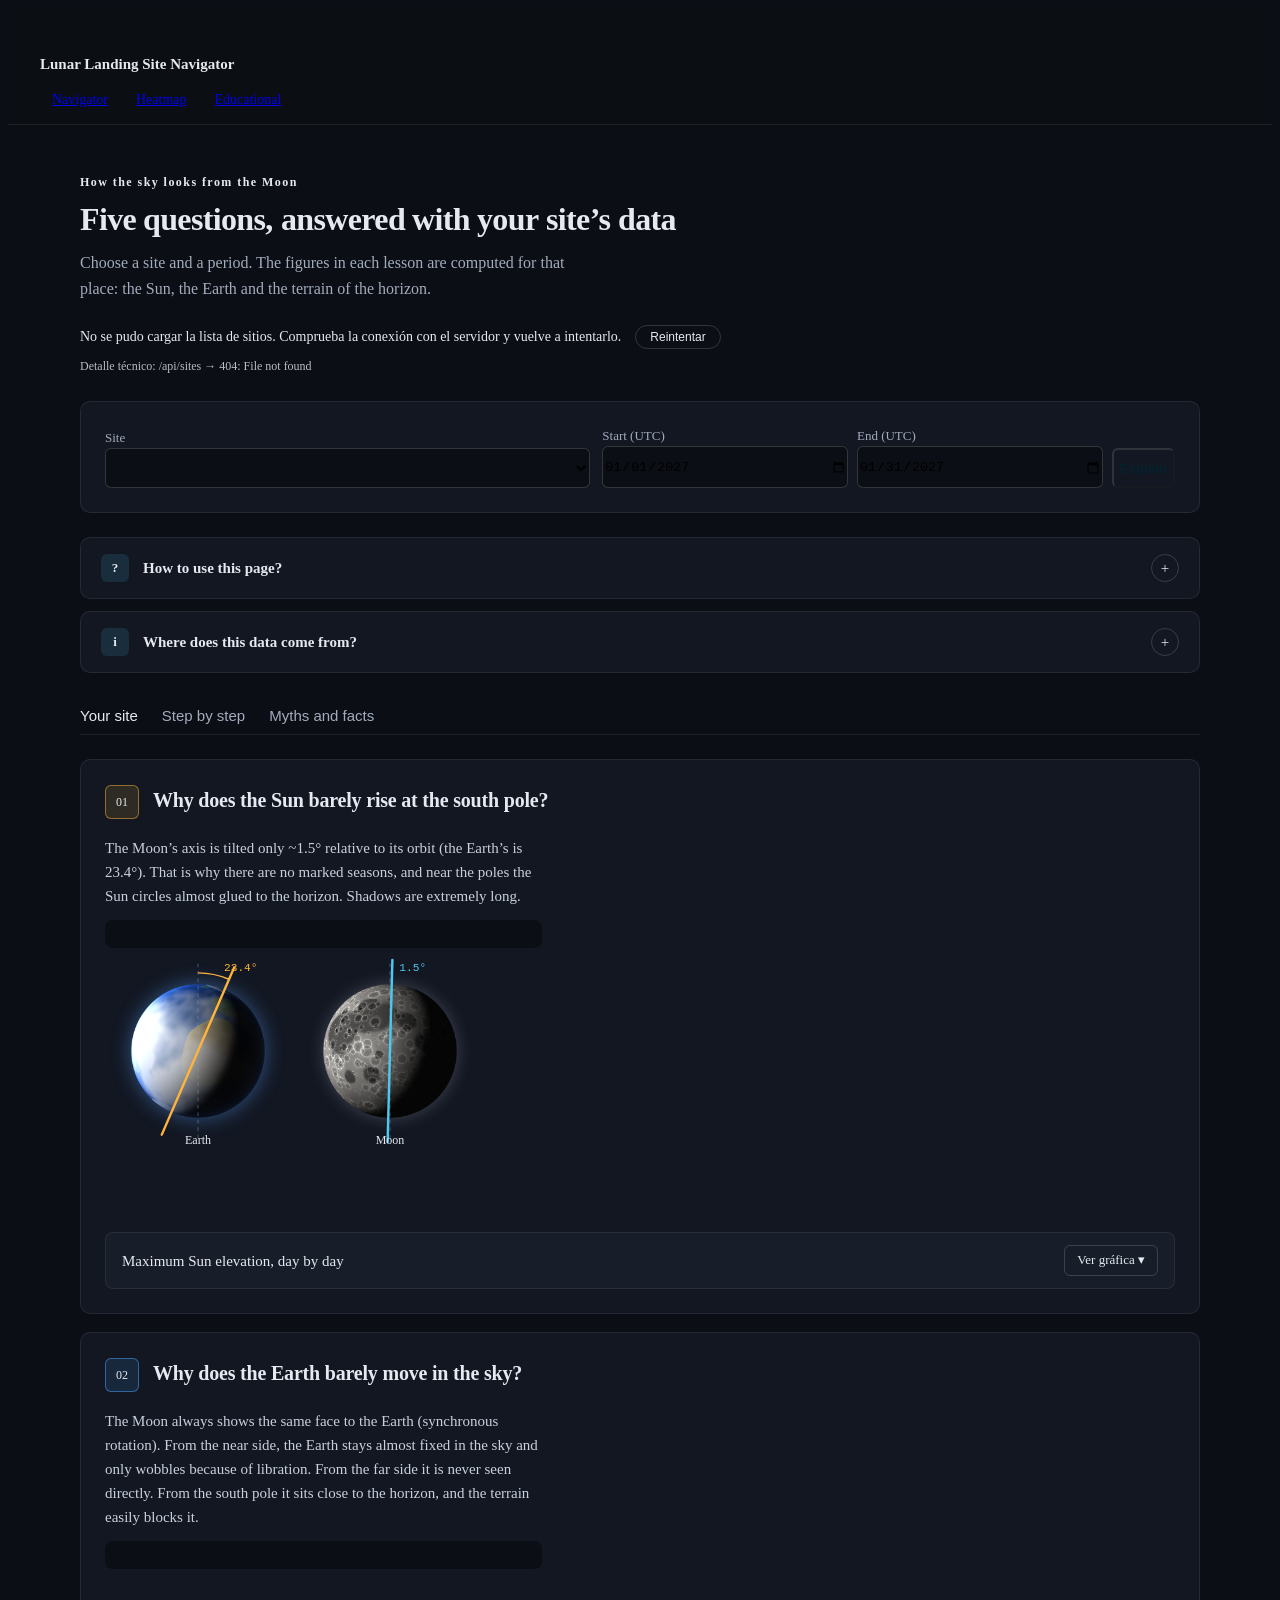
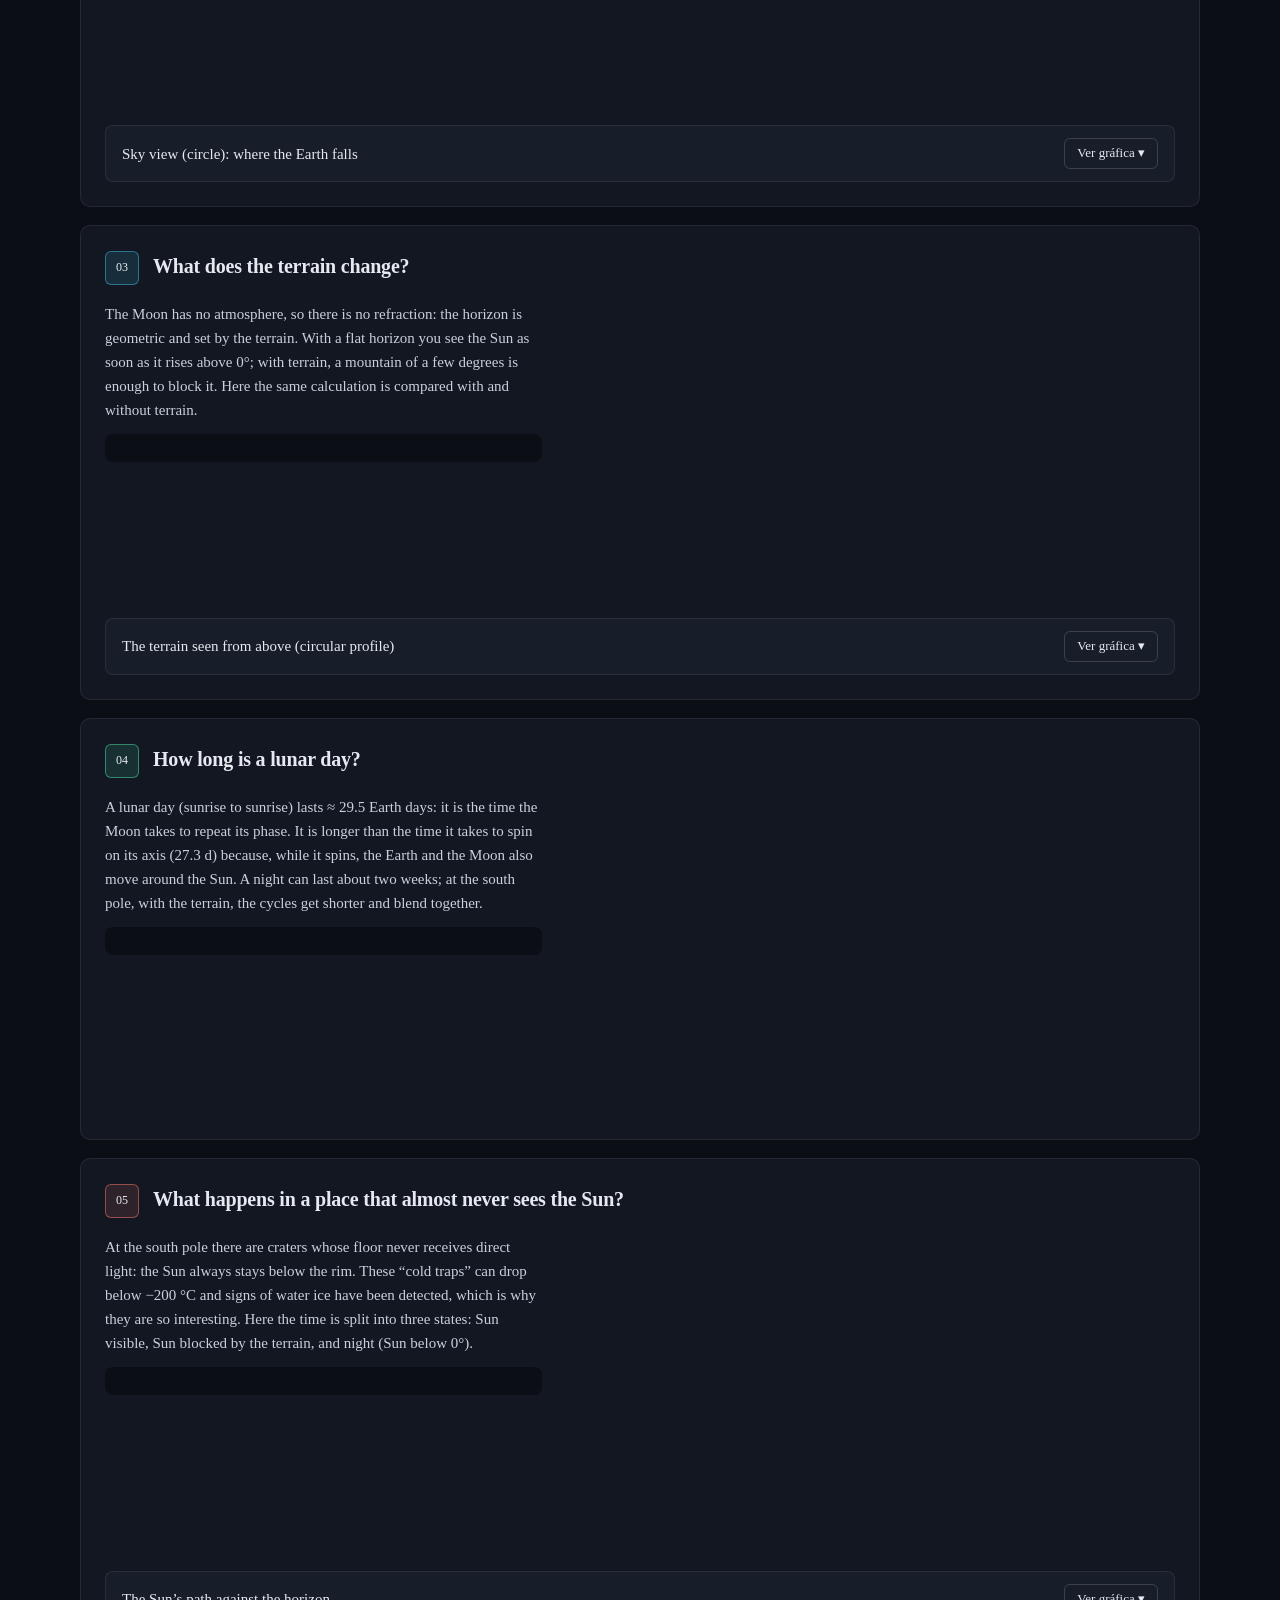
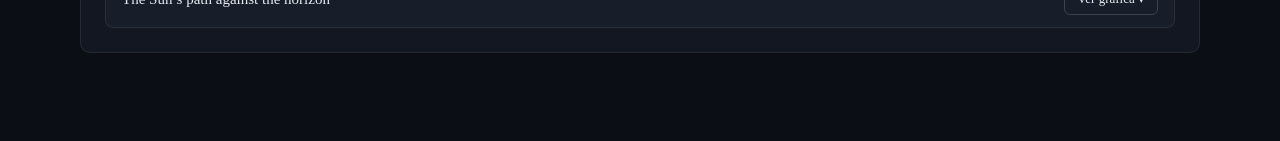
==== commit c17707f1: "Bilingual interface: English by default, Spanish switch in every page - frontend/i18n.js: shared mod" ====
--- a/frontend/educativo.html
+++ b/frontend/educativo.html
@@ -1,13 +1,15 @@
 <!doctype html>
-<html lang="es">
+<html lang="en">
 <head>
   <meta charset="utf-8">
-  <title>Modo educativo — Lunar Landing Site Navigator</title>
+  <title data-i18n="ed.title">Educational mode — Lunar Landing Site Navigator</title>
   <meta name="viewport" content="width=device-width, initial-scale=1">
   <link rel="icon" href="data:,">
   <link rel="stylesheet" href="/theme.css">
   <script src="https://cdn.plot.ly/plotly-2.35.2.min.js"></script>
   <script src="/theme.js"></script>
+  <script src="/i18n.js"></script>
+  <script src="/i18n-educativo.js"></script>
   <style>
     .page { max-width: 1180px; margin: 0 auto; padding: 22px 28px 56px; display: grid; grid-template-columns: minmax(0, 1fr); gap: 18px; }
     .hero { display: flex; align-items: center; gap: 22px; }
@@ -172,17 +174,140 @@
     #error .errdetail { flex-basis: 100%; order: 3; font-family: var(--mono); font-size: 12px; opacity: .8; }
     #error .retry { padding: 4px 14px; font-size: 12px; border-radius: 999px; }
     .loading { margin: 10px 0 0; font-size: 13px; color: var(--muted); }
+
+    /* ===================== Estilo sobrio (solo esta página) =====================
+       Sobrescribe el tema compartido sin tocar theme.css, que también usa index.html.
+       Fondo plano, paneles planos, una escala de títulos (32 / 20 / 18 / 15 / 13 / 12 px),
+       espaciado en múltiplos de 8 px y controles sin brillo. */
+    :root { --s-bg: #0b0e14; --s-surface: #121722; --s-surface-2: #171d29; --s-line: rgba(255, 255, 255, .08);
+            --s-line-2: rgba(255, 255, 255, .16); --s-text: #e6e9ef; --s-muted: #a3acbd; }
+    html { background: var(--s-bg); background-image: none; }
+    body::before, body::after { display: none; }
+    body { color: var(--s-text); line-height: 1.6; }
+    .topbar { background: rgba(11, 14, 20, .94); backdrop-filter: none; -webkit-backdrop-filter: none; border-bottom: 1px solid var(--s-line); padding: 12px 32px; }
+    .topbar .moon { width: 22px; height: 22px; box-shadow: none; }
+    .brand h1 { font-size: 15px; font-weight: 600; letter-spacing: 0; }
+    .nav a { border-radius: 6px; font-size: 14px; padding: 6px 12px; }
+    .nav a.on { background: none; border-color: transparent; box-shadow: inset 0 -2px 0 var(--accent); border-radius: 0; }
+    .page { max-width: 1120px; padding: 48px 32px 80px; gap: 24px; }
+    .hero { display: block; }
+    #heroMoon { display: none; }
+    .eyebrow { font-family: var(--font); font-size: 12px; font-weight: 600; letter-spacing: .12em; }
+    .hero h2 { font-size: 32px; line-height: 1.2; font-weight: 600; letter-spacing: -.02em; margin: 8px 0 12px; }
+    .hero p { font-size: 16px; color: var(--s-muted); max-width: 62ch; }
+    .card, .panel { background: var(--s-surface); border: 1px solid var(--s-line); border-radius: 10px; box-shadow: none; backdrop-filter: none; -webkit-backdrop-filter: none; padding: 24px; }
+    .card h2, .panel h2 { font-size: 18px; font-weight: 600; letter-spacing: -.01em; margin-bottom: 4px; }
+    .hint { font-size: 14px; color: var(--s-muted); }
+    label { font-size: 13px; color: var(--s-muted); gap: 6px; }
+    input, select { background: var(--s-bg); border: 1px solid var(--s-line-2); border-radius: 6px; }
+    .btn, button.btn { background: var(--accent); color: #04222d; box-shadow: none; border-radius: 6px; font-weight: 600; }
+    .btn:hover { filter: none; background: #72d6f4; }
+    .btn.ghost { background: transparent; color: var(--s-text); border: 1px solid var(--s-line-2); font-weight: 500; }
+    .btn.ghost:hover { background: rgba(255, 255, 255, .06); }
+    .chip { background: transparent; border: 1px solid var(--s-line-2); border-radius: 6px; font-size: 14px; }
+    #banner, #error { border-radius: 6px; font-size: 14px; }
+    :focus-visible { outline: 2px solid var(--accent); outline-offset: 2px; }
+    @media (max-width: 560px) {
+      .topbar { padding: 10px 16px; }
+      .page { padding: 28px 16px 56px; gap: 16px; }
+      .hero h2 { font-size: 26px; }
+      .card, .panel { padding: 16px; }
+    }
+
+    /* --- Específico del educativo --- */
+    /* Pestañas como texto subrayado, no como cápsulas. */
+    .tabs { width: 100%; background: none; border: 0; border-bottom: 1px solid var(--s-line); border-radius: 0; padding: 0; gap: 24px; }
+    .tabs button { border-radius: 0; padding: 10px 0; font-size: 15px; color: var(--s-muted); }
+    .tabs button.on { background: none; color: var(--s-text); box-shadow: inset 0 -2px 0 var(--accent); }
+    /* Lecciones. */
+    .lesson { gap: 16px; }
+    .lesson h2 { font-size: 20px; font-weight: 600; letter-spacing: -.01em; }
+    .num { width: 32px; height: 32px; border-radius: 6px; font-size: 12px; }
+    .why, .slide p { color: #c9d0dd; font-size: 15px; }
+    .readout { background: var(--s-bg); border-color: var(--s-line); border-radius: 8px; padding: 14px 16px; font-size: 14px; color: var(--s-muted); }
+    .stat { background: var(--s-surface-2); border-color: var(--s-line); border-radius: 6px; padding: 10px 12px; }
+    .stat:hover { transform: none; border-color: var(--s-line); }
+    .stat span { font-size: 12px; }
+    .stat b { font-size: 22px; font-weight: 500; }
+    /* Desplegables con gráficas: fila plana con un botón neutro. */
+    details.dd { background: var(--s-surface-2); border: 1px solid var(--s-line); border-left: 1px solid var(--s-line); border-radius: 8px; }
+    details.dd:hover { border-color: var(--s-line-2); }
+    details.dd[open] { box-shadow: none; }
+    details.dd > summary { font-size: 15px; font-weight: 500; color: var(--s-text); padding: 12px 16px; }
+    details.dd .chev { background: transparent; color: var(--accent); border: 1px solid var(--s-line-2); box-shadow: none; border-radius: 6px; padding: 4px 12px; }
+    details.dd:hover .chev { transform: none; }
+    details.dd .chev::before { content: "Ver gráfica ▾"; }
+    details.dd[open] .chev { background: transparent; color: var(--s-muted); }
+    details.dd[open] .chev::before { content: "Ocultar ▴"; }
+    summary:focus-visible { outline: 2px solid var(--accent); outline-offset: -2px; border-radius: 8px; }
+    /* Botones del paso a paso: sin salto ni onda al pulsar. */
+    .mbtn { border-radius: 6px; background: transparent; border-color: var(--s-line-2); font-size: 14px; }
+    .mbtn:hover { transform: none; box-shadow: none; background: rgba(255, 255, 255, .06); border-color: var(--s-line-2); }
+    .mbtn.primary { background: var(--accent); color: #04222d; }
+    .mbtn.primary:hover { background: #72d6f4; }
+    .mbtn.on { background: rgba(76, 201, 240, .14); border-color: var(--accent); box-shadow: none; }
+    .ripple { display: none; }
+    .slide h3 { font-size: 20px; font-weight: 600; }
+    .kick { font-family: var(--font); font-size: 12px; font-weight: 600; letter-spacing: .12em; }
+    .slide-note, .verdict { background: var(--s-bg); border-color: var(--s-line); border-radius: 8px; }
+    .slide-vis { background: var(--s-bg); border-color: var(--s-line); border-radius: 8px; }
+    .cast-card { background: var(--s-surface); border-color: var(--s-line); border-radius: 10px; }
+    .cast-card:hover { transform: none; box-shadow: none; border-color: var(--s-line-2); }
+    /* Mitos: el botón usa "all: unset", que también quita el foco; se devuelve aquí. */
+    .myth { background: var(--s-surface); border-color: var(--s-line); border-radius: 10px; }
+    .myth:hover { border-color: var(--s-line-2); }
+    .myth button.q:focus-visible { outline: 2px solid var(--accent); outline-offset: -2px; }
+
+    /* ===================== Capa de movimiento e interacción =====================
+       Entradas escalonadas, título palabra a palabra, foco de luz que sigue al cursor,
+       barra de lectura y banners desplegables. Todo se desactiva con "reducir movimiento". */
+    #scrollbar { position: fixed; top: 0; left: 0; right: 0; height: 2px; z-index: 60; transform: scaleX(0); transform-origin: 0 50%;
+                 background: linear-gradient(90deg, var(--accent), var(--sun)); pointer-events: none; }
+    .fx .fx-in { opacity: 0; transform: translateY(24px); filter: blur(6px);
+             transition: opacity .8s cubic-bezier(.2, .7, .2, 1), transform .8s cubic-bezier(.2, .7, .2, 1), filter .8s ease; transition-delay: var(--d, 0s); }
+    .fx .fx-in.on { opacity: 1; transform: none; filter: none; }
+    .hero h2 .w { display: inline-block; opacity: 0; transform: translateY(.55em) rotate(2deg); filter: blur(8px);
+                  animation: wordIn .9s cubic-bezier(.2, .7, .2, 1) forwards; animation-delay: calc(var(--i) * 70ms + .1s); }
+    @keyframes wordIn { to { opacity: 1; transform: none; filter: none; } }
+    .spot { position: relative; isolation: isolate; transition: border-color .3s ease; }
+    .spot::after { content: ""; position: absolute; inset: 0; border-radius: inherit; pointer-events: none; z-index: -1; opacity: 0; transition: opacity .35s ease;
+                   background: radial-gradient(480px circle at var(--mx, 50%) var(--my, 50%), rgba(76, 201, 240, .09), transparent 45%); }
+    .spot:hover::after { opacity: 1; }
+    .spot:hover { border-color: rgba(76, 201, 240, .3); }
+    .btn { transition: transform .18s cubic-bezier(.3, 1.6, .5, 1), background .2s ease; }
+    .btn:active, .mbtn:active { transform: scale(.96); }
+    .xbanners { display: grid; gap: 12px; }
+    .xban { background: var(--s-surface); border: 1px solid var(--s-line); border-radius: 10px; overflow: hidden; }
+    .xban > button { all: unset; box-sizing: border-box; width: 100%; display: flex; align-items: center; gap: 14px; padding: 16px 20px; cursor: pointer; font-weight: 600; font-size: 15px; }
+    .xban > button:focus-visible { outline: 2px solid var(--accent); outline-offset: -2px; border-radius: 10px; }
+    .xic { width: 28px; height: 28px; border-radius: 6px; display: grid; place-items: center; flex: none; background: rgba(76, 201, 240, .12); color: var(--accent); font-family: var(--mono); font-size: 13px; }
+    .plus { margin-left: auto; width: 26px; height: 26px; border-radius: 50%; border: 1px solid var(--s-line-2); display: grid; place-items: center; flex: none; font-weight: 400;
+            transition: transform .45s cubic-bezier(.2, .7, .2, 1), background .3s ease, color .3s ease, border-color .3s ease; }
+    .xban.open .plus { transform: rotate(135deg); background: var(--accent); border-color: var(--accent); color: #04222d; }
+    .xbody { display: grid; grid-template-rows: 0fr; transition: grid-template-rows .55s cubic-bezier(.2, .7, .2, 1); }
+    .xban.open .xbody { grid-template-rows: 1fr; }
+    .xbody > div { overflow: hidden; }
+    .xin { padding: 0 20px 18px 62px; color: var(--s-muted); font-size: 15px; opacity: 0; transform: translateY(-8px); transition: opacity .4s ease .12s, transform .4s ease .12s; }
+    .xban.open .xin { opacity: 1; transform: none; }
+    .xin p { margin: 0 0 8px; } .xin p:last-child { margin: 0; }
+    @media (max-width: 560px) { .xin { padding: 0 16px 16px; } .xban > button { padding: 14px 16px; } }
+    @media (prefers-reduced-motion: reduce) {
+      .fx-in, .hero h2 .w { opacity: 1 !important; transform: none !important; filter: none !important; animation: none !important; transition: none !important; }
+      .xbody, .xin, .plus { transition: none !important; }
+      #scrollbar { display: none; }
+    }
     @media (prefers-reduced-motion: reduce) { * { animation: none !important; transition: none !important; } }
   </style>
 </head>
 <body>
+  <div id="scrollbar" aria-hidden="true"></div>
   <header class="topbar">
     <div class="brand"><div class="moon" aria-hidden="true"></div>
-      <div><h1>Lunar Landing Site Navigator</h1><div class="sub">Modo educativo</div></div></div>
+      <div><h1>Lunar Landing Site Navigator</h1></div></div>
     <nav class="nav">
-      <a href="/">Navegador</a>
-      <a href="/heatmap.html">Heatmap</a>
-      <a href="/educativo.html" class="on">Educativo</a>
+      <a href="/" data-i18n="nav.navigator">Navigator</a>
+      <a href="/heatmap.html" data-i18n="nav.heatmap">Heatmap</a>
+      <a href="/educativo.html" class="on" data-i18n="nav.edu">Educational</a>
     </nav>
   </header>
 
@@ -190,91 +315,109 @@
     <section class="hero">
       <canvas id="heroMoon" width="200" height="200" aria-hidden="true"></canvas>
       <div>
-        <div class="eyebrow">Cómo se ve el cielo desde la Luna</div>
-        <h2>Cinco preguntas, respondidas con los datos de tu sitio</h2>
-        <p>Elige un sitio y un periodo. Las cifras de cada lección se calculan para ese lugar: el Sol, la Tierra y el relieve del horizonte. Si prefieres ir despacio, usa la pestaña <b>Paso a paso</b>.</p>
+        <div class="eyebrow fx-in" data-i18n="ed.eyebrow">How the sky looks from the Moon</div>
+        <h2 data-i18n="ed.h2">Five questions, answered with your site’s data</h2>
+        <p class="fx-in" style="--d:.45s" data-i18n="ed.lead">Choose a site and a period. The figures in each lesson are computed for that place: the Sun, the Earth and the terrain of the horizon.</p>
       </div>
     </section>
 
-    <div id="banner" class="banner" hidden>⚠ Datos simulados (mock): alguna cifra de abajo es de prueba y no describe la Luna real. Los textos explicativos sí son válidos.</div>
+    <div id="banner" class="banner" hidden data-i18n="ed.banner">⚠ Simulated data (mock): some figures below are test values and do not describe the real Moon. The explanatory texts are still valid.</div>
     <div id="error" role="alert" hidden></div>
 
-    <section class="panel">
+    <section class="panel spot fx-in" style="--d:.55s">
       <div class="controls">
-        <label>Sitio <select id="site"></select></label>
-        <label>Inicio (UTC) <input type="date" id="start" value="2027-01-01"></label>
-        <label>Fin (UTC) <input type="date" id="end" value="2027-01-31"></label>
-        <button class="btn" id="load">Explicar</button>
+        <label><span data-i18n="ed.site">Site</span> <select id="site"></select></label>
+        <label><span data-i18n="ed.start">Start (UTC)</span> <input type="date" id="start" value="2027-01-01"></label>
+        <label><span data-i18n="ed.end">End (UTC)</span> <input type="date" id="end" value="2027-01-31"></label>
+        <button class="btn" id="load" data-i18n="ed.explain">Explain</button>
       </div>
-      <p class="loading" id="loading" aria-live="polite" hidden>Cargando los datos del sitio…</p>
+      <p class="loading" id="loading" aria-live="polite" hidden data-i18n="ed.loading">Loading the site’s data…</p>
     </section>
 
+    <section class="xbanners fx-in" style="--d:.65s" aria-label="About this page" data-i18n-attr="aria-label:ed.info.label">
+      <div class="xban spot">
+        <button type="button" aria-expanded="false"><span class="xic" aria-hidden="true">?</span><span data-i18n="ed.b1.title">How to use this page?</span><span class="plus" aria-hidden="true">+</span></button>
+        <div class="xbody"><div><div class="xin">
+          <p data-i18n-html="ed.b1.p1"><b>Your site</b>: five questions answered with the figures of the site and period you choose above.</p>
+          <p data-i18n-html="ed.b1.p2"><b>Step by step</b>: the same ideas, one by one, with animations you can control.</p>
+          <p data-i18n-html="ed.b1.p3"><b>Myths and facts</b>: common ideas about the Moon, and what the data says.</p>
+        </div></div></div>
+      </div>
+      <div class="xban spot">
+        <button type="button" aria-expanded="false"><span class="xic" aria-hidden="true">i</span><span data-i18n="ed.b2.title">Where does this data come from?</span><span class="plus" aria-hidden="true">+</span></button>
+        <div class="xbody"><div><div class="xin">
+          <p data-i18n="ed.b2.p1">Sun and Earth positions: NASA JPL DE421 ephemerides, checked against JPL Horizons.</p>
+          <p data-i18n="ed.b2.p2">Terrain: LOLA laser altimeter on NASA’s LRO spacecraft, at 80 m per pixel at the south pole and 118 m per pixel on the rest of the Moon.</p>
+        </div></div></div>
+      </div>
+    </section>
+
     <div class="tabs" role="tablist">
-      <button id="tab-q" class="on" role="tab" data-tab="q" aria-selected="true" aria-controls="pane-q">Tu sitio</button>
-      <button id="tab-s" role="tab" data-tab="s" aria-selected="false" aria-controls="pane-s">Paso a paso</button>
-      <button id="tab-m" role="tab" data-tab="m" aria-selected="false" aria-controls="pane-m">Mitos y datos</button>
+      <button id="tab-q" class="on" role="tab" data-tab="q" aria-selected="true" aria-controls="pane-q" data-i18n="ed.tab.q">Your site</button>
+      <button id="tab-s" role="tab" data-tab="s" aria-selected="false" aria-controls="pane-s" data-i18n="ed.tab.s">Step by step</button>
+      <button id="tab-m" role="tab" data-tab="m" aria-selected="false" aria-controls="pane-m" data-i18n="ed.tab.m">Myths and facts</button>
     </div>
 
     <!-- ======================= TU SITIO: 5 lecciones ======================= -->
     <section id="pane-q" class="pane on" role="tabpanel" aria-labelledby="tab-q">
       <article class="card lesson reveal">
-        <div class="lesson-head"><span class="num sun">01</span><h2>¿Por qué el Sol casi no sube en el polo sur?</h2></div>
+        <div class="lesson-head"><span class="num sun">01</span><h2 data-i18n="ed.l1.h">Why does the Sun barely rise at the south pole?</h2></div>
         <div class="split">
           <div>
-            <p class="why">El eje de la Luna está inclinado solo ~1.5° respecto a su órbita (el de la Tierra, 23.4°). Por eso no hay estaciones marcadas, y cerca de los polos el Sol da vueltas casi pegado al horizonte. Las sombras son larguísimas.</p>
+            <p class="why" data-i18n="ed.l1.p">The Moon’s axis is tilted only ~1.5° relative to its orbit (the Earth’s is 23.4°). That is why there are no marked seasons, and near the poles the Sun circles almost glued to the horizon. Shadows are extremely long.</p>
             <div class="readout" id="d1"></div>
             <div class="tiltpair">
-              <figure class="sph earthg"><canvas id="cvE" width="220" height="220" role="img" aria-label="La Tierra con su eje inclinado 23.4°"></canvas>
-                <svg viewBox="0 0 200 200" aria-label="Eje de la Tierra inclinado 23.4 grados">
+              <figure class="sph earthg"><canvas id="cvE" width="220" height="220" role="img" aria-label="The Earth with its axis tilted 23.4°" data-i18n-attr="aria-label:ed.l1.earth.cv"></canvas>
+                <svg viewBox="0 0 200 200" aria-label="Earth’s axis tilted 23.4 degrees" data-i18n-attr="aria-label:ed.l1.earth.svg">
                   <line x1="100" y1="6" x2="100" y2="194" stroke="rgba(142,155,186,.5)" stroke-dasharray="4 4"/>
                   <g transform="rotate(23.4 100 100)"><line x1="100" y1="2" x2="100" y2="198" stroke="#ffb43b" stroke-width="2.6" stroke-linecap="round"/></g>
                   <path d="M100 16 A84 84 0 0 1 133.2 22.9" fill="none" stroke="#ffb43b" stroke-width="1.6"/>
                   <text x="128" y="14" fill="#ffb43b" font-size="12" font-family="DM Mono, ui-monospace, Menlo, monospace">23.4°</text>
-                </svg><figcaption>Tierra</figcaption></figure>
-              <figure class="sph moong"><canvas id="cvM" width="220" height="220" role="img" aria-label="La Luna con su eje inclinado 1.5°"></canvas>
-                <svg viewBox="0 0 200 200" aria-label="Eje de la Luna inclinado 1.5 grados">
+                </svg><figcaption data-i18n="ed.earth">Earth</figcaption></figure>
+              <figure class="sph moong"><canvas id="cvM" width="220" height="220" role="img" aria-label="The Moon with its axis tilted 1.5°" data-i18n-attr="aria-label:ed.l1.moon.cv"></canvas>
+                <svg viewBox="0 0 200 200" aria-label="Moon’s axis tilted 1.5 degrees" data-i18n-attr="aria-label:ed.l1.moon.svg">
                   <line x1="100" y1="6" x2="100" y2="194" stroke="rgba(142,155,186,.5)" stroke-dasharray="4 4"/>
                   <g transform="rotate(1.5 100 100)"><line x1="100" y1="2" x2="100" y2="198" stroke="#4cc9f0" stroke-width="2.6" stroke-linecap="round"/></g>
                   <text x="110" y="14" fill="#4cc9f0" font-size="12" font-family="DM Mono, ui-monospace, Menlo, monospace">1.5°</text>
-                </svg><figcaption>Luna</figcaption></figure>
+                </svg><figcaption data-i18n="ed.moon">Moon</figcaption></figure>
             </div>
           </div>
           <div>
             <div id="c1" class="plot"></div>
           </div>
         </div>
-        <details class="dd" data-plot="c1b"><summary><span>Elevación máxima del Sol, día por día</span><i class="chev"></i></summary><div class="dd-body"><div id="c1b" class="plot sm"></div></div></details>
+        <details class="dd" data-plot="c1b"><summary><span data-i18n="ed.c1b">Maximum Sun elevation, day by day</span><i class="chev"></i></summary><div class="dd-body"><div id="c1b" class="plot sm"></div></div></details>
       </article>
 
       <article class="card lesson reveal">
-        <div class="lesson-head"><span class="num earth">02</span><h2>¿Por qué la Tierra casi no se mueve en el cielo?</h2></div>
+        <div class="lesson-head"><span class="num earth">02</span><h2 data-i18n="ed.l2.h">Why does the Earth barely move in the sky?</h2></div>
         <div class="split">
           <div>
-            <p class="why">La Luna siempre muestra la misma cara a la Tierra (rotación sincrónica). Desde la cara visible, la Tierra queda casi fija en el cielo y solo oscila por la libración. Desde la cara oculta nunca se ve directamente. Desde el polo sur queda cerca del horizonte, y el terreno la tapa con facilidad.</p>
+            <p class="why" data-i18n="ed.l2.p">The Moon always shows the same face to the Earth (synchronous rotation). From the near side, the Earth stays almost fixed in the sky and only wobbles because of libration. From the far side it is never seen directly. From the south pole it sits close to the horizon, and the terrain easily blocks it.</p>
             <div class="readout" id="d2"></div>
           </div>
           <div id="c2" class="plot"></div>
         </div>
-        <details class="dd" data-plot="c2b"><summary><span>Vista de cielo (círculo): dónde cae la Tierra</span><i class="chev"></i></summary><div class="dd-body"><div id="c2b" class="plot sm"></div></div></details>
+        <details class="dd" data-plot="c2b"><summary><span data-i18n="ed.c2b">Sky view (circle): where the Earth falls</span><i class="chev"></i></summary><div class="dd-body"><div id="c2b" class="plot sm"></div></div></details>
       </article>
 
       <article class="card lesson reveal">
-        <div class="lesson-head"><span class="num">03</span><h2>¿Qué cambia el terreno?</h2></div>
+        <div class="lesson-head"><span class="num">03</span><h2 data-i18n="ed.l3.h">What does the terrain change?</h2></div>
         <div class="split">
           <div>
-            <p class="why">En la Luna no hay atmósfera, así que no hay refracción: el horizonte es geométrico y lo define el relieve. Un horizonte plano deja ver el Sol apenas supera 0°; con relieve, una montaña de pocos grados basta para taparlo. Aquí se compara el mismo cálculo con y sin terreno.</p>
+            <p class="why" data-i18n="ed.l3.p">The Moon has no atmosphere, so there is no refraction: the horizon is geometric and set by the terrain. With a flat horizon you see the Sun as soon as it rises above 0°; with terrain, a mountain of a few degrees is enough to block it. Here the same calculation is compared with and without terrain.</p>
             <div class="readout" id="d3"></div>
           </div>
           <div id="c3" class="plot"></div>
         </div>
-        <details class="dd" data-plot="c3b"><summary><span>El relieve visto desde arriba (perfil circular)</span><i class="chev"></i></summary><div class="dd-body"><div id="c3b" class="plot sm"></div></div></details>
+        <details class="dd" data-plot="c3b"><summary><span data-i18n="ed.c3b">The terrain seen from above (circular profile)</span><i class="chev"></i></summary><div class="dd-body"><div id="c3b" class="plot sm"></div></div></details>
       </article>
 
       <article class="card lesson reveal">
-        <div class="lesson-head"><span class="num ok">04</span><h2>¿Cuánto dura un día lunar?</h2></div>
+        <div class="lesson-head"><span class="num ok">04</span><h2 data-i18n="ed.l4.h">How long is a lunar day?</h2></div>
         <div class="split">
           <div>
-            <p class="why">Un día lunar (de amanecer a amanecer) dura ≈ 29.5 días terrestres: es el tiempo que tarda la Luna en repetir su fase. Es más largo que lo que tarda en girar sobre su eje (27.3 d) porque, mientras gira, la Tierra y la Luna también avanzan alrededor del Sol. Una noche puede durar unas dos semanas; en el polo sur, con el relieve, los ciclos se acortan y se mezclan.</p>
+            <p class="why" data-i18n="ed.l4.p">A lunar day (sunrise to sunrise) lasts ≈ 29.5 Earth days: it is the time the Moon takes to repeat its phase. It is longer than the time it takes to spin on its axis (27.3 d) because, while it spins, the Earth and the Moon also move around the Sun. A night can last about two weeks; at the south pole, with the terrain, the cycles get shorter and blend together.</p>
             <div class="readout" id="d4"></div>
           </div>
           <div id="c4" class="plot"></div>
@@ -282,31 +425,31 @@
       </article>
 
       <article class="card lesson reveal">
-        <div class="lesson-head"><span class="num bad">05</span><h2>¿Qué pasa en un lugar que casi nunca ve el Sol?</h2></div>
+        <div class="lesson-head"><span class="num bad">05</span><h2 data-i18n="ed.l5.h">What happens in a place that almost never sees the Sun?</h2></div>
         <div class="split">
           <div>
-            <p class="why">En el polo sur hay cráteres cuyo fondo nunca recibe luz directa: el Sol queda siempre por debajo del borde. Esas «trampas frías» pueden bajar de −200 °C y se han detectado indicios de hielo de agua, por eso interesan tanto. Aquí se separa el tiempo en tres estados: Sol visible, Sol tapado por el terreno y noche (Sol bajo 0°).</p>
+            <p class="why" data-i18n="ed.l5.p">At the south pole there are craters whose floor never receives direct light: the Sun always stays below the rim. These “cold traps” can drop below −200 °C and signs of water ice have been detected, which is why they are so interesting. Here the time is split into three states: Sun visible, Sun blocked by the terrain, and night (Sun below 0°).</p>
             <div class="readout" id="d5"></div>
           </div>
           <div id="c5" class="plot"></div>
         </div>
-        <details class="dd" data-plot="c5b"><summary><span>El recorrido del Sol contra el horizonte</span><i class="chev"></i></summary><div class="dd-body"><div id="c5b" class="plot sm"></div></div></details>
+        <details class="dd" data-plot="c5b"><summary><span data-i18n="ed.c5b">The Sun’s path against the horizon</span><i class="chev"></i></summary><div class="dd-body"><div id="c5b" class="plot sm"></div></div></details>
       </article>
     </section>
 
     <!-- ======================= PASO A PASO ======================= -->
     <section id="pane-s" class="pane" role="tabpanel" aria-labelledby="tab-s">
       <div class="cast reveal">
-        <div class="cast-head"><h3>Los protagonistas</h3>
+        <div class="cast-head"><h3 data-i18n="ed.cast">The protagonists</h3>
           <div style="display:flex;gap:8px">
-            <button class="mbtn" id="castL" aria-label="Anterior"><span class="ico l">←</span></button>
-            <button class="mbtn" id="castR" aria-label="Siguiente"><span class="ico r">→</span></button>
+            <button class="mbtn" id="castL" aria-label="Previous" data-i18n-attr="aria-label:ed.prev"><span class="ico l">←</span></button>
+            <button class="mbtn" id="castR" aria-label="Next" data-i18n-attr="aria-label:ed.next"><span class="ico r">→</span></button>
           </div></div>
         <div class="cast-row" id="castRow">
-          <div class="cast-card"><canvas id="cs0" width="240" height="240" aria-hidden="true"></canvas><h4>El Sol</h4><ul><li>Diámetro: <b>1.39 millones km</b></li><li>Distancia: <b>≈ 150 millones km</b></li><li>Su luz tarda <b>≈ 8 min 20 s</b> en llegar</li></ul></div>
-          <div class="cast-card"><canvas id="cs1" width="240" height="240" aria-hidden="true"></canvas><h4>La Tierra</h4><ul><li>Diámetro: <b>12,742 km</b></li><li>Inclinación del eje: <b>23.4°</b></li><li>Desde la Luna se ve <b>≈ 3.7×</b> más ancha que la Luna desde aquí</li></ul></div>
-          <div class="cast-card"><canvas id="cs2" width="240" height="240" aria-hidden="true"></canvas><h4>La Luna</h4><ul><li>Diámetro: <b>3,474 km</b></li><li>Inclinación del eje: <b>1.5°</b></li><li>Gira en <b>27.3 d</b>; su día solar dura <b>29.5 d</b></li></ul></div>
-          <div class="cast-card"><canvas id="cs3" width="240" height="240" aria-hidden="true"></canvas><h4>El polo sur</h4><ul><li>El Sol apenas sube <b>unos pocos grados</b></li><li>Cráteres en <b>sombra permanente</b></li><li>Picos con <b>luz casi continua</b></li></ul></div>
+          <div class="cast-card"><canvas id="cs0" width="240" height="240" aria-hidden="true"></canvas><h4 data-i18n="ed.cast.sun">The Sun</h4><ul data-i18n-html="ed.cast.sun.ul"><li>Diameter: <b>1.39 million km</b></li><li>Distance: <b>≈ 150 million km</b></li><li>Its light takes <b>≈ 8 min 20 s</b> to arrive</li></ul></div>
+          <div class="cast-card"><canvas id="cs1" width="240" height="240" aria-hidden="true"></canvas><h4 data-i18n="ed.cast.earth">The Earth</h4><ul data-i18n-html="ed.cast.earth.ul"><li>Diameter: <b>12,742 km</b></li><li>Axis tilt: <b>23.4°</b></li><li>From the Moon it looks <b>≈ 3.7×</b> wider than the Moon does from here</li></ul></div>
+          <div class="cast-card"><canvas id="cs2" width="240" height="240" aria-hidden="true"></canvas><h4 data-i18n="ed.cast.moon">The Moon</h4><ul data-i18n-html="ed.cast.moon.ul"><li>Diameter: <b>3,474 km</b></li><li>Axis tilt: <b>1.5°</b></li><li>It spins in <b>27.3 d</b>; its solar day lasts <b>29.5 d</b></li></ul></div>
+          <div class="cast-card"><canvas id="cs3" width="240" height="240" aria-hidden="true"></canvas><h4 data-i18n="ed.cast.pole">The south pole</h4><ul data-i18n-html="ed.cast.pole.ul"><li>The Sun barely rises <b>a few degrees</b></li><li>Craters in <b>permanent shadow</b></li><li>Peaks with <b>almost continuous light</b></li></ul></div>
         </div>
       </div>
 
@@ -318,115 +461,115 @@
             <div class="slide act">
               <div class="slide-grid">
                 <div>
-                  <span class="kick">Paso 1 de 6</span>
-                  <h3>La Luna siempre muestra la misma cara</h3>
-                  <p>Gira sobre su eje justo al ritmo en que orbita la Tierra. El punto rojo marca el lugar que siempre mira hacia nosotros: desde allí la Tierra queda casi fija en el cielo. Mueve la Luna y mira cómo cambia lo que ilumina el Sol.</p>
+                  <span class="kick" data-i18n="ed.kick1">Step 1 of 6</span>
+                  <h3 data-i18n="ed.s1.h">The Moon always shows the same face</h3>
+                  <p data-i18n="ed.s1.p">It spins on its axis at exactly the rate it orbits the Earth. The red dot marks the place that always faces us: from there the Earth stays almost fixed in the sky. Move the Moon and watch how what the Sun lights up changes.</p>
                   <div class="ctrls">
                     <button class="mbtn" id="s1play"><span class="ico s">⏸</span> Pausar</button>
-                    <button class="mbtn" data-ph="0"><span class="ico s">●</span> Nueva</button>
-                    <button class="mbtn" data-ph="1.5708"><span class="ico s">◑</span> Cuarto</button>
-                    <button class="mbtn" data-ph="3.1416"><span class="ico s">○</span> Llena</button>
+                    <button class="mbtn" data-ph="0"><span class="ico s">●</span> <span data-i18n="ed.new">New</span></button>
+                    <button class="mbtn" data-ph="1.5708"><span class="ico s">◑</span> <span data-i18n="ed.quarter">Quarter</span></button>
+                    <button class="mbtn" data-ph="3.1416"><span class="ico s">○</span> <span data-i18n="ed.full">Full</span></button>
                   </div>
                   <div class="slide-note" id="n1"></div>
                 </div>
-                <div class="slide-vis"><canvas id="cv1" role="img" aria-label="Animación: la Luna siempre muestra la misma cara a la Tierra"></canvas></div>
+                <div class="slide-vis"><canvas id="cv1" role="img" aria-label="Animation: the Moon always shows the same face to the Earth" data-i18n-attr="aria-label:ed.s1.cv"></canvas></div>
               </div>
-              <details class="dd" data-plot="p1"><summary><span>Cuánta Luna ilumina el Sol, mes a mes</span><i class="chev"></i></summary><div class="dd-body"><div id="p1" class="plot sm"></div></div></details>
+              <details class="dd" data-plot="p1"><summary><span data-i18n="ed.p1">How much of the Moon the Sun lights, month by month</span><i class="chev"></i></summary><div class="dd-body"><div id="p1" class="plot sm"></div></div></details>
             </div>
 
             <!-- Paso 2 -->
             <div class="slide">
               <div class="slide-grid">
                 <div>
-                  <span class="kick">Paso 2 de 6</span>
-                  <h3>Un eje casi vertical: el Sol se queda bajo</h3>
-                  <p>Desde el polo, la altura máxima del Sol es igual a la inclinación del eje. En la Tierra son 23.4°; en la Luna, solo 1.5°. Cambia la inclinación y mira el ángulo entre el rayo de luz y el horizonte local (la línea blanca).</p>
+                  <span class="kick" data-i18n="ed.kick2">Step 2 of 6</span>
+                  <h3 data-i18n="ed.s2.h">An almost vertical axis: the Sun stays low</h3>
+                  <p data-i18n="ed.s2.p">From the pole, the Sun’s maximum height equals the axis tilt. On the Earth that is 23.4°; on the Moon, only 1.5°. Change the tilt and watch the angle between the light ray and the local horizon (the white line).</p>
                   <div class="ctrls">
-                    <button class="mbtn on" data-tilt="23.4" data-body="earth">Tierra 23.4°</button>
-                    <button class="mbtn" data-tilt="1.5" data-body="moon">Luna 1.5°</button>
-                    <button class="mbtn" data-tilt="0" data-body="moon"><span class="ico s">⊘</span> Sin inclinación</button>
+                    <button class="mbtn on" data-tilt="23.4" data-body="earth" data-i18n="ed.tilt.earth">Earth 23.4°</button>
+                    <button class="mbtn" data-tilt="1.5" data-body="moon" data-i18n="ed.tilt.moon">Moon 1.5°</button>
+                    <button class="mbtn" data-tilt="0" data-body="moon"><span class="ico s">⊘</span> <span data-i18n="ed.tilt.none">No tilt</span></button>
                   </div>
                   <div class="slide-note" id="n2"></div>
                 </div>
-                <div class="slide-vis"><canvas id="cv2" role="img" aria-label="Animación: con un eje casi vertical, el Sol se queda bajo en el polo"></canvas></div>
+                <div class="slide-vis"><canvas id="cv2" role="img" aria-label="Animation: with an almost vertical axis, the Sun stays low at the pole" data-i18n-attr="aria-label:ed.s2.cv"></canvas></div>
               </div>
-              <details class="dd" data-plot="p2"><summary><span>Altura máxima del Sol según la latitud</span><i class="chev"></i></summary><div class="dd-body"><div id="p2" class="plot sm"></div></div></details>
+              <details class="dd" data-plot="p2"><summary><span data-i18n="ed.p2">Maximum Sun height by latitude</span><i class="chev"></i></summary><div class="dd-body"><div id="p2" class="plot sm"></div></div></details>
             </div>
 
             <!-- Paso 3 -->
             <div class="slide">
               <div class="slide-grid">
                 <div>
-                  <span class="kick">Paso 3 de 6</span>
-                  <h3>El Sol visto desde tu sitio</h3>
-                  <p>Mirando desde el lugar de aterrizaje: eje horizontal = dirección (azimut), vertical = altura. El Sol solo ilumina si queda por encima del relieve gris. Reproduce los días con los datos reales de tu sitio.</p>
+                  <span class="kick" data-i18n="ed.kick3">Step 3 of 6</span>
+                  <h3 data-i18n="ed.s3.h">The Sun seen from your site</h3>
+                  <p data-i18n="ed.s3.p">Looking from the landing site: horizontal axis = direction (azimuth), vertical = height. The Sun only lights the site if it is above the grey terrain. Play the days with your site’s real data.</p>
                   <div class="ctrls">
                     <button class="mbtn primary" id="s3play"><span class="ico s">▶</span> Reproducir</button>
                     <button class="mbtn on" data-sp="1">1×</button><button class="mbtn" data-sp="3">3×</button><button class="mbtn" data-sp="10">10×</button>
-                    <button class="mbtn" id="s3rise">Ir al amanecer</button>
-                    <input type="range" id="s3rng" min="0" max="0" value="0" aria-label="Momento">
+                    <button class="mbtn" id="s3rise" data-i18n="ed.s3.rise">Go to sunrise</button>
+                    <input type="range" id="s3rng" min="0" max="0" value="0" aria-label="Moment" data-i18n-attr="aria-label:ed.moment">
                   </div>
                   <div class="slide-note" id="n3"></div>
                 </div>
-                <div class="slide-vis"><canvas id="cv3" role="img" aria-label="Animación: el recorrido del Sol visto desde tu sitio"></canvas></div>
+                <div class="slide-vis"><canvas id="cv3" role="img" aria-label="Animation: the Sun’s path seen from your site" data-i18n-attr="aria-label:ed.s3.cv"></canvas></div>
               </div>
-              <details class="dd" data-plot="p3"><summary><span>Los primeros 5 días: Sol contra el terreno</span><i class="chev"></i></summary><div class="dd-body"><div id="p3" class="plot sm"></div></div></details>
+              <details class="dd" data-plot="p3"><summary><span data-i18n="ed.p3">The first 5 days: Sun against the terrain</span><i class="chev"></i></summary><div class="dd-body"><div id="p3" class="plot sm"></div></div></details>
             </div>
 
             <!-- Paso 4 -->
             <div class="slide">
               <div class="slide-grid">
                 <div>
-                  <span class="kick">Paso 4 de 6</span>
-                  <h3>El terreno decide: sin atmósfera, el horizonte es geométrico</h3>
-                  <p>No hay refracción que «levante» la luz sobre las montañas. Si el Sol queda más bajo que la cresta, desaparece. Prueba combinaciones de relieve y altura del Sol.</p>
+                  <span class="kick" data-i18n="ed.kick4">Step 4 of 6</span>
+                  <h3 data-i18n="ed.s4.h">The terrain decides: with no atmosphere, the horizon is geometric</h3>
+                  <p data-i18n="ed.s4.p">There is no refraction to “lift” the light over the mountains. If the Sun is lower than the ridge, it disappears. Try combinations of terrain and Sun height.</p>
                   <div class="ctrls">
-                    <button class="mbtn" data-mt="0">Plano 0°</button>
-                    <button class="mbtn on" data-mt="3">Colina 3°</button>
-                    <button class="mbtn" data-mt="8">Montaña 8°</button>
+                    <button class="mbtn" data-mt="0" data-i18n="ed.mt0">Flat 0°</button>
+                    <button class="mbtn on" data-mt="3" data-i18n="ed.mt3">Hill 3°</button>
+                    <button class="mbtn" data-mt="8" data-i18n="ed.mt8">Mountain 8°</button>
                   </div>
                   <div class="ctrls" style="margin-top:0">
-                    <button class="mbtn" data-se="1">Sol 1°</button>
-                    <button class="mbtn on" data-se="2">Sol 2°</button>
-                    <button class="mbtn" data-se="6">Sol 6°</button>
+                    <button class="mbtn" data-se="1" data-i18n="ed.se1">Sun 1°</button>
+                    <button class="mbtn on" data-se="2" data-i18n="ed.se2">Sun 2°</button>
+                    <button class="mbtn" data-se="6" data-i18n="ed.se6">Sun 6°</button>
                   </div>
                   <div class="slide-note" id="n4"></div>
                 </div>
-                <div class="slide-vis"><canvas id="cv4" role="img" aria-label="Animación: el relieve tapa el Sol cuando está bajo"></canvas></div>
+                <div class="slide-vis"><canvas id="cv4" role="img" aria-label="Animation: the terrain blocks the Sun when it is low" data-i18n-attr="aria-label:ed.s4.cv"></canvas></div>
               </div>
-              <details class="dd" data-plot="p4"><summary><span>El horizonte real de tu sitio</span><i class="chev"></i></summary><div class="dd-body"><div id="p4" class="plot sm"></div></div></details>
+              <details class="dd" data-plot="p4"><summary><span data-i18n="ed.p4">Your site’s real horizon</span><i class="chev"></i></summary><div class="dd-body"><div id="p4" class="plot sm"></div></div></details>
             </div>
 
             <!-- Paso 5 -->
             <div class="slide">
               <div class="slide-grid">
                 <div>
-                  <span class="kick">Paso 5 de 6</span>
-                  <h3>La Tierra: casi quieta, a veces tapada</h3>
-                  <p>Para comunicarse sin relevo hace falta línea de vista a la Tierra. Cada punto es una hora: la Tierra apenas se mueve (libración). Si está bajo el relieve, no hay enlace directo.</p>
+                  <span class="kick" data-i18n="ed.kick5">Step 5 of 6</span>
+                  <h3 data-i18n="ed.s5.h">The Earth: almost still, sometimes blocked</h3>
+                  <p data-i18n="ed.s5.p">To communicate without a relay you need a line of sight to the Earth. Each dot is one hour: the Earth barely moves (libration). If it is behind the terrain, there is no direct link.</p>
                   <div class="ctrls">
                     <button class="mbtn primary" id="s5play"><span class="ico s">▶</span> Reproducir</button>
-                    <button class="mbtn" data-show="earth">Solo Tierra</button>
-                    <button class="mbtn on" data-show="both">Sol y Tierra</button>
-                    <input type="range" id="s5rng" min="0" max="0" value="0" aria-label="Momento">
+                    <button class="mbtn" data-show="earth" data-i18n="ed.show.earth">Earth only</button>
+                    <button class="mbtn on" data-show="both" data-i18n="ed.show.both">Sun and Earth</button>
+                    <input type="range" id="s5rng" min="0" max="0" value="0" aria-label="Moment" data-i18n-attr="aria-label:ed.moment">
                   </div>
                   <div class="slide-note" id="n5"></div>
                 </div>
-                <div class="slide-vis"><canvas id="cv5" role="img" aria-label="Animación: la Tierra casi quieta en el cielo, a veces tapada por el relieve"></canvas></div>
+                <div class="slide-vis"><canvas id="cv5" role="img" aria-label="Animation: the Earth almost still in the sky, sometimes blocked by the terrain" data-i18n-attr="aria-label:ed.s5.cv"></canvas></div>
               </div>
-              <details class="dd" data-plot="p5"><summary><span>Cuánto se mueve la Tierra en el cielo</span><i class="chev"></i></summary><div class="dd-body"><div id="p5" class="plot sm"></div></div></details>
+              <details class="dd" data-plot="p5"><summary><span data-i18n="ed.p5">How much the Earth moves in the sky</span><i class="chev"></i></summary><div class="dd-body"><div id="p5" class="plot sm"></div></div></details>
             </div>
 
             <!-- Paso 6 -->
             <div class="slide">
               <div class="slide-grid">
                 <div>
-                  <span class="kick">Paso 6 de 6</span>
-                  <h3>Juntando todo: ¿es buen sitio y buena fecha?</h3>
-                  <p>Un buen candidato tiene mucho Sol (energía), buena línea de vista a la Tierra (comunicación) y noches o cortes cortos. Cambia el sitio o las fechas arriba y compara.</p>
+                  <span class="kick" data-i18n="ed.kick6">Step 6 of 6</span>
+                  <h3 data-i18n="ed.s6.h">Putting it all together: is it a good site and a good date?</h3>
+                  <p data-i18n="ed.s6.p">A good candidate has plenty of Sun (energy), a good line of sight to the Earth (communications) and short nights or gaps. Change the site or the dates above and compare.</p>
                   <div class="ctrls">
-                    <a class="mbtn primary" href="/">Abrir el navegador</a>
-                    <a class="mbtn" href="/heatmap.html">Heatmap sitio × fecha</a>
+                    <a class="mbtn primary" href="/" data-i18n="ed.open.nav">Open the navigator</a>
+                    <a class="mbtn" href="/heatmap.html" data-i18n="ed.nav.heatmap">Site × date heatmap</a>
                   </div>
                   <div class="slide-note" id="n6"></div>
                 </div>
@@ -435,13 +578,13 @@
                   <div class="verdict" id="verdict6"></div>
                 </div>
               </div>
-              <details class="dd" data-plot="p6"><summary><span>Perfil del sitio (radar)</span><i class="chev"></i></summary><div class="dd-body"><div id="p6" class="plot sm"></div></div></details>
+              <details class="dd" data-plot="p6"><summary><span data-i18n="ed.p6">Site profile (radar)</span><i class="chev"></i></summary><div class="dd-body"><div id="p6" class="plot sm"></div></div></details>
             </div>
 
           </div>
         </div>
         <div class="car-ctrl">
-          <button class="mbtn" id="prev"><span class="ico l">←</span> Anterior</button>
+          <button class="mbtn" id="prev"><span class="ico l">←</span> <span data-i18n="ed.prev.btn">Previous</span></button>
           <div class="dots" id="dots"></div>
           <button class="mbtn primary" id="next">Siguiente <span class="ico r">→</span></button>
         </div>
@@ -450,13 +593,56 @@
 
     <!-- ======================= MITOS ======================= -->
     <section id="pane-m" class="pane myths" role="tabpanel" aria-labelledby="tab-m">
-      <div class="myth"><button class="q"><span class="lab">Mito</span><span>"En la Luna hay un lado oscuro donde nunca llega el Sol."</span><span class="tog">▼ ver dato</span></button><div class="body"><div><div class="a"><span class="lab">Dato</span>Todos los puntos reciben Sol; el día lunar dura ≈ 29.5 días terrestres. Lo que cambia es el lado que mira a la Tierra: el lado oculto nunca la ve, pero sí tiene días y noches.</div></div></div></div>
-      <div class="myth"><button class="q"><span class="lab">Mito</span><span>"El cielo lunar se ve azul de día."</span><span class="tog">▼ ver dato</span></button><div class="body"><div><div class="a"><span class="lab">Dato</span>Sin atmósfera no hay dispersión de luz ni refracción: el cielo es negro incluso con el Sol sobre el horizonte.</div></div></div></div>
-      <div class="myth"><button class="q"><span class="lab">Mito</span><span>"El Sol sube alto en todas partes."</span><span class="tog">▼ ver dato</span></button><div class="body"><div><div class="a"><span class="lab">Dato</span>En el ecuador sube hasta el cenit, pero en el polo sur apenas unos pocos grados por la inclinación axial de ~1.5°. Por eso interesa el polo sur: hay cráteres en sombra permanente y picos con luz casi continua.</div></div></div></div>
-      <div class="myth"><button class="q"><span class="lab">Mito</span><span>"La Tierra sale y se pone como la Luna en nuestro cielo."</span><span class="tog">▼ ver dato</span></button><div class="body"><div><div class="a"><span class="lab">Dato</span>Desde la Luna, la Tierra está casi fija en el cielo (con oscilación por libración) o no se ve nunca, según el sitio.</div></div></div></div>
-      <div class="myth"><button class="q"><span class="lab">Mito</span><span>"Si el Sol está sobre 0°, hay luz."</span><span class="tog">▼ ver dato</span></button><div class="body"><div><div class="a"><span class="lab">Dato</span>Hay luz solo si el Sol está por encima del <i>horizonte local</i>, que incluye el terreno. En el polo sur esa diferencia puede ser decisiva.</div></div></div></div>
+      <div class="myth"><button class="q"><span class="lab" data-i18n="ed.myth.lab">Myth</span><span data-i18n="ed.m1.q">"There is a dark side of the Moon where the Sun never reaches."</span><span class="tog">▼ ver dato</span></button><div class="body"><div><div class="a"><span class="lab" data-i18n="ed.fact.lab">Fact</span><span data-i18n="ed.m1.a">Every point receives Sunlight; the lunar day lasts ≈ 29.5 Earth days. What differs is the side that faces the Earth: the far side never sees it, but it does have days and nights.</span></div></div></div></div>
+      <div class="myth"><button class="q"><span class="lab" data-i18n="ed.myth.lab">Myth</span><span data-i18n="ed.m2.q">"The lunar sky looks blue in the daytime."</span><span class="tog">▼ ver dato</span></button><div class="body"><div><div class="a"><span class="lab" data-i18n="ed.fact.lab">Fact</span><span data-i18n="ed.m2.a">With no atmosphere there is no light scattering or refraction: the sky is black even with the Sun above the horizon.</span></div></div></div></div>
+      <div class="myth"><button class="q"><span class="lab" data-i18n="ed.myth.lab">Myth</span><span data-i18n="ed.m3.q">"The Sun rises high everywhere."</span><span class="tog">▼ ver dato</span></button><div class="body"><div><div class="a"><span class="lab" data-i18n="ed.fact.lab">Fact</span><span data-i18n="ed.m3.a">At the equator it climbs to the zenith, but at the south pole only a few degrees because of the ~1.5° axial tilt. That is why the south pole is interesting: there are craters in permanent shadow and peaks with almost continuous light.</span></div></div></div></div>
+      <div class="myth"><button class="q"><span class="lab" data-i18n="ed.myth.lab">Myth</span><span data-i18n="ed.m4.q">"The Earth rises and sets like the Moon does in our sky."</span><span class="tog">▼ ver dato</span></button><div class="body"><div><div class="a"><span class="lab" data-i18n="ed.fact.lab">Fact</span><span data-i18n="ed.m4.a">From the Moon, the Earth is almost fixed in the sky (with a libration wobble) or is never seen at all, depending on the site.</span></div></div></div></div>
+      <div class="myth"><button class="q"><span class="lab" data-i18n="ed.myth.lab">Myth</span><span data-i18n="ed.m5.q">"If the Sun is above 0°, there is light."</span><span class="tog">▼ ver dato</span></button><div class="body"><div><div class="a"><span class="lab" data-i18n="ed.fact.lab">Fact</span><span data-i18n-html="ed.m5.a">There is light only if the Sun is above the <i>local horizon</i>, which includes the terrain. At the south pole that difference can be decisive.</span></div></div></div></div>
     </section>
   </div>
+
+  <script>
+    /* Capa de movimiento de esta página (sin librerías). Respeta "reducir movimiento". */
+    document.documentElement.classList.add('fx');   // solo con JS activo se ocultan los elementos para animarlos
+    window.FX = (() => {
+      const reduce = matchMedia('(prefers-reduced-motion: reduce)').matches;
+      const io = 'IntersectionObserver' in window ? new IntersectionObserver(es => es.forEach(e => {
+        if (e.isIntersecting) { e.target.classList.add('on'); io.unobserve(e.target); }
+      }), { threshold: .12 }) : null;
+      /** Hace aparecer los elementos .fx-in cuando entran en pantalla. */
+      function reveal(root = document) {
+        root.querySelectorAll('.fx-in:not(.on)').forEach(el => (reduce || !io) ? el.classList.add('on') : io.observe(el));
+      }
+      document.addEventListener('DOMContentLoaded', () => {
+        const h = document.querySelector('.hero h2');
+        if (h && !reduce) {
+          const words = h.textContent.trim().split(/\s+/);
+          h.setAttribute('aria-label', h.textContent.trim());
+          h.innerHTML = words.map((w, i) => `<span class="w" aria-hidden="true" style="--i:${i}">${w}</span>`).join(' ');
+        }
+        // Foco de luz en lecciones, tarjetas de protagonistas y mitos.
+        document.querySelectorAll('.lesson, .cast-card, .myth').forEach(el => el.classList.add('spot'));
+        reveal();
+        const bar = document.getElementById('scrollbar');
+        const upd = () => {
+          const d = document.documentElement, p = d.scrollTop / ((d.scrollHeight - d.clientHeight) || 1);
+          bar.style.transform = `scaleX(${Math.min(1, Math.max(0, p))})`;
+        };
+        addEventListener('scroll', upd, { passive: true }); upd();
+      });
+      document.addEventListener('pointermove', e => {
+        const c = e.target.closest && e.target.closest('.spot'); if (!c) return;
+        const r = c.getBoundingClientRect();
+        c.style.setProperty('--mx', (e.clientX - r.left) + 'px'); c.style.setProperty('--my', (e.clientY - r.top) + 'px');
+      }, { passive: true });
+      document.addEventListener('click', e => {
+        const b = e.target.closest && e.target.closest('.xban > button'); if (!b) return;
+        const x = b.parentElement, open = !x.classList.contains('open');
+        x.classList.toggle('open', open); b.setAttribute('aria-expanded', String(open));
+      });
+      return { reveal, reduce };
+    })();
+  </script>
 
   <script>
   'use strict';
@@ -488,7 +674,7 @@
   function countUps(root) {
     root.querySelectorAll('[data-v]').forEach(el => {
       const v = +el.dataset.v, d = +el.dataset.d || 0, s = el.dataset.s || '', t0 = performance.now();
-      const f = now => { const k = Math.min(1, (now - t0) / 800), e = 1 - Math.pow(1 - k, 3); el.textContent = (v * e).toFixed(d) + s; if (k < 1) requestAnimationFrame(f); };
+      const f = now => { const k = Math.max(0, Math.min(1, (now - t0) / 800)), e = 1 - Math.pow(1 - k, 3); el.textContent = (v * e).toFixed(d) + s; if (k < 1) requestAnimationFrame(f); };
       requestAnimationFrame(f);
     });
   }
@@ -534,7 +720,7 @@
       const e = D.eph, th = [...Array(360).keys()];
       plot('c2b', [
         { type: 'scatterpolar', mode: 'lines', r: [...D.hor.el.map(v => 90 - v), 90 - D.hor.el[0]], theta: [...th, 360], fill: 'toself', fillcolor: 'rgba(138,150,180,.3)', line: { color: C.terrainLine, width: 1.5 }, name: 'Terreno', hoverinfo: 'skip' },
-        { type: 'scatterpolar', mode: 'markers', r: e.earth.el.map(v => 90 - v), theta: e.earth.az, name: 'Tierra', marker: { size: 6, color: e.earth.el.map((_, i) => i), colorscale: [[0, '#2a5fa8'], [1, '#9fd2ff']], opacity: .9 }, hovertemplate: 'Az %{theta:.0f}° · Elev %{customdata:.1f}°<extra>Tierra</extra>', customdata: e.earth.el },
+        { type: 'scatterpolar', mode: 'markers', r: e.earth.el.map(v => 90 - v), theta: e.earth.az, name: 'Tierra', marker: { size: 6, color: e.earth.el.map((_, i) => i), colorscale: [[0, '#2a5fa8'], [1, '#9fd2ff']], opacity: .9 }, hovertemplate: 'Az %{theta:.0f}° · Elev %{customdata:.1f}°<extra data-i18n="ed.earth">Earth</extra>', customdata: e.earth.el },
       ], { polar: { bgcolor: 'rgba(0,0,0,0)', angularaxis: { rotation: 90, direction: 'clockwise', gridcolor: C.grid, tickvals: [0, 90, 180, 270], ticktext: ['N', 'E', 'S', 'O'] },
         radialaxis: { range: [0, 90], tickvals: [0, 30, 60, 90], ticktext: ['90°', '60°', '30°', '0°'], gridcolor: C.grid, angle: 90 } }, margin: { l: 40, r: 40, t: 30, b: 30 } });
     },
@@ -768,7 +954,7 @@
     const sunFlat = pct(eph.sun.el.map(e => e > 0)), sunTerr = pct(D.lit), earthFlat = pct(eph.earth.el.map(e => e > 0)), earthTerr = pct(D.eVis);
 
     // 1. Sol
-    $('d1').innerHTML = `<b>${s.name}</b> · ${span}<div class="row">${stat('sun', 'Elevación máx.', met.sun_el_max_deg, 1, '°')}${stat('sun', 'Sol visible', met.sun_lit_pct, 1, '%')}${stat('bad', 'Noche más larga', met.longest_dark_h, 1, ' h')}</div>`;
+    $('d1').innerHTML = `Periodo: ${span}<div class="row">${stat('sun', 'Elevación máx.', met.sun_el_max_deg, 1, '°')}${stat('sun', 'Sol visible', met.sun_lit_pct, 1, '%')}${stat('bad', 'Noche más larga', met.longest_dark_h, 1, ' h')}</div>`;
     plot('c1', [
       { x: eph.t, y: D.hz, name: 'Horizonte (terreno) hacia el Sol', mode: 'lines', line: { color: C.terrainLine, width: 1.2, shape: 'hv' }, fill: 'tozeroy', fillcolor: C.terrain, hovertemplate: 'Terreno: %{y:.1f}°<extra></extra>' },
       { x: eph.t, y: eph.sun.el, name: 'Elevación del Sol', mode: 'lines', line: { color: C.sun, width: 2.6, shape: 'spline', smoothing: .6 }, fill: 'tozeroy', fillgradient: grad('255,180,59', .0, .42), fillcolor: 'rgba(255,180,59,.12)', hovertemplate: '%{y:.2f}°<extra>Sol</extra>' },
@@ -778,11 +964,11 @@
 
     // 2. Tierra
     const earthLine = met.earth_visible_pct === 0 ? `En este periodo <b>no se ve la Tierra</b> desde este sitio.` : `La Tierra está sobre el horizonte local parte del periodo.`;
-    $('d2').innerHTML = `<b>${s.name}</b><div style="margin-top:6px">${earthLine}</div><div class="row">${stat('earth', 'Tierra visible', met.earth_visible_pct, 1, '%')}${stat('bad', 'Mayor corte', met.longest_comms_gap_h, 1, ' h')}</div>`;
+    $('d2').innerHTML = `${earthLine}<div class="row">${stat('earth', 'Tierra visible', met.earth_visible_pct, 1, '%')}${stat('bad', 'Mayor corte', met.longest_comms_gap_h, 1, ' h')}</div>`;
     plot('c2', [
       { x: [...Array(360).keys()], y: hor.el, name: 'Horizonte (terreno)', mode: 'lines', fill: 'tozeroy', fillgradient: grad('138,150,180', .1, .55), line: { color: C.terrainLine, width: 1.6, shape: 'spline' }, fillcolor: C.terrain, hoverinfo: 'skip' },
       { x: eph.earth.az, y: eph.earth.el, name: 'Tierra (cada hora)', mode: 'markers', marker: { size: 7, color: eph.earth.el.map((_, i) => i), colorscale: [[0, '#2a5fa8'], [1, '#a9d8ff']], opacity: .9, line: { color: 'rgba(255,255,255,.5)', width: .6 } },
-        customdata: eph.t.map(t => t.slice(0, 16).replace('T', ' ')), hovertemplate: '%{customdata}<br>Az %{x:.0f}° · Elev %{y:.1f}°<extra>Tierra</extra>' },
+        customdata: eph.t.map(t => t.slice(0, 16).replace('T', ' ')), hovertemplate: '%{customdata}<br>Az %{x:.0f}° · Elev %{y:.1f}°<extra data-i18n="ed.earth">Earth</extra>' },
     ], { xaxis: { title: { text: 'Azimut (°)' }, range: [0, 360], tickvals: [0, 90, 180, 270, 360], ticktext: ['N', 'E', 'S', 'O', 'N'] }, yaxis: { title: { text: 'Elevación (°)' } } });
 
     // 3. Terreno
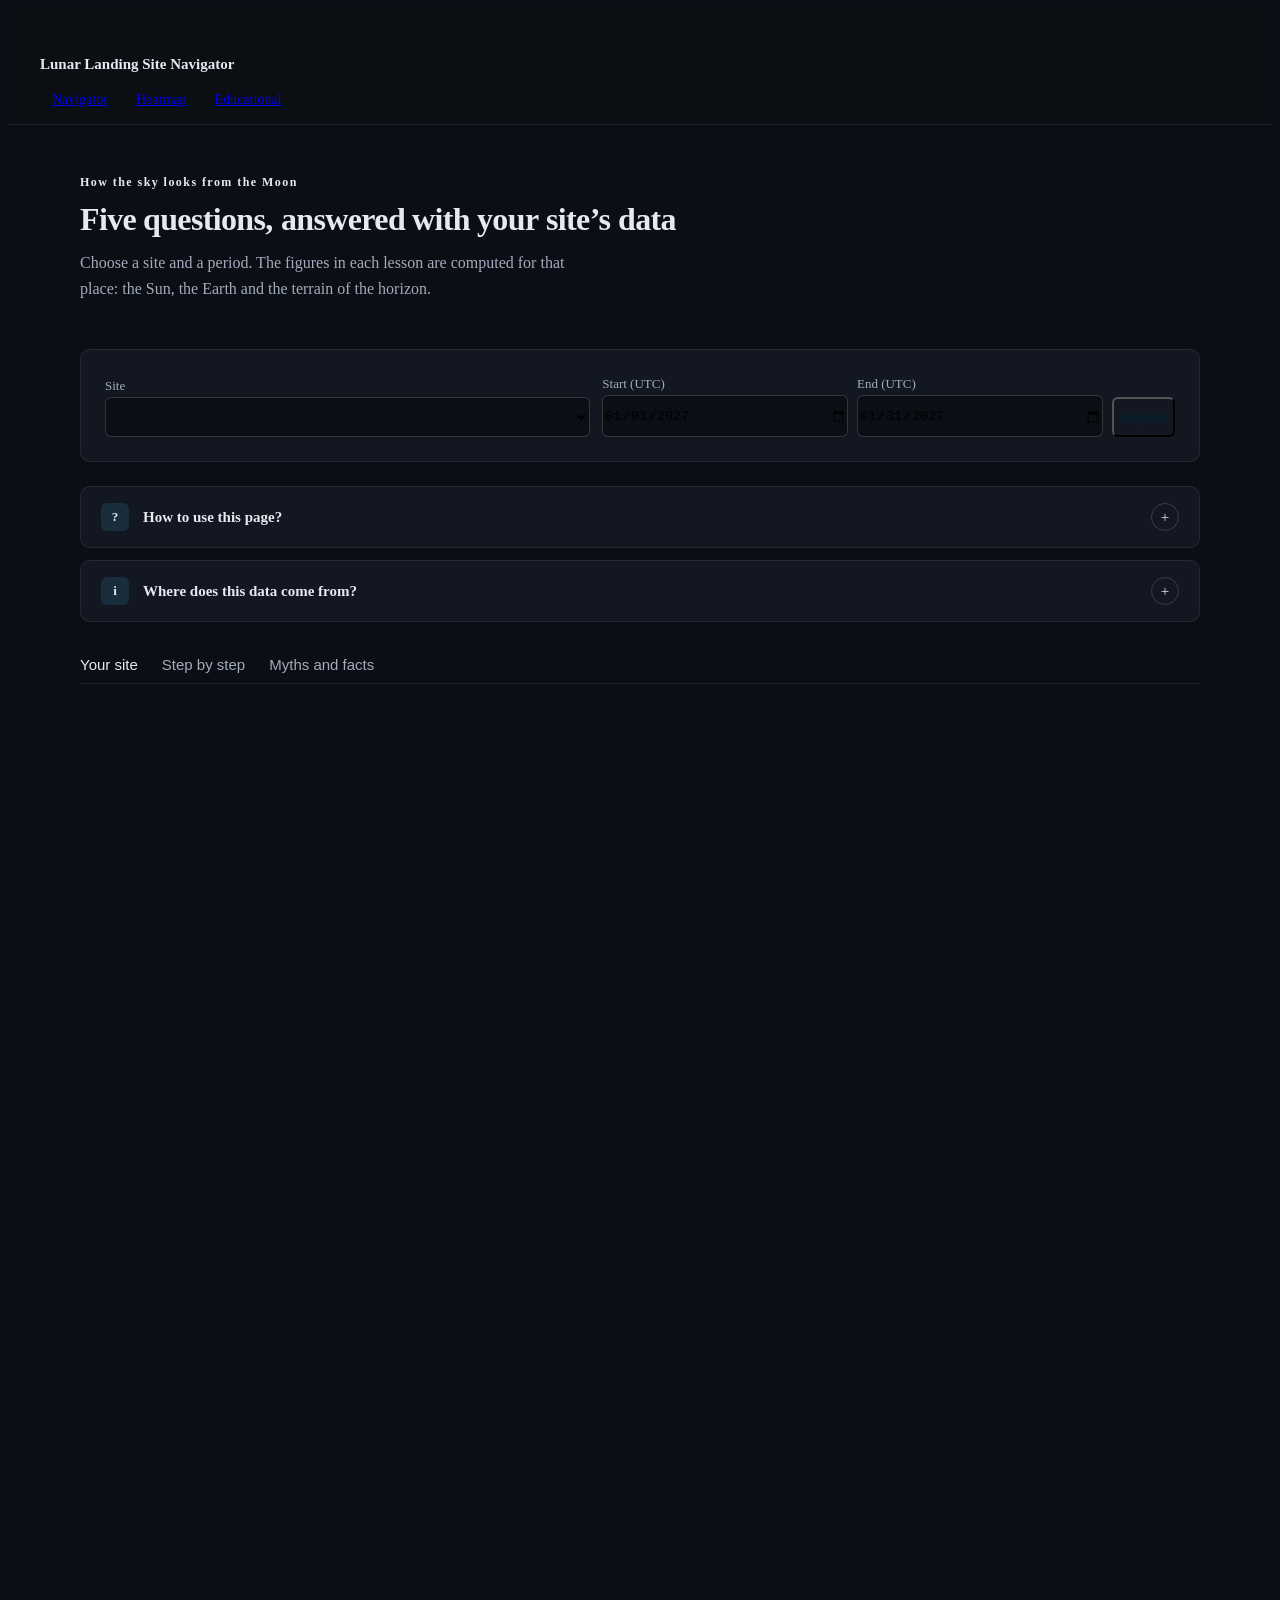
==== commit 10496877: "Educational page: translate JavaScript-generated text (charts, cards, steps) - Chart titles, hover l" ====
--- a/frontend/educativo.html
+++ b/frontend/educativo.html
@@ -617,7 +617,6 @@
         const h = document.querySelector('.hero h2');
         if (h && !reduce) {
           const words = h.textContent.trim().split(/\s+/);
-          h.setAttribute('aria-label', h.textContent.trim());
           h.innerHTML = words.map((w, i) => `<span class="w" aria-hidden="true" style="--i:${i}">${w}</span>`).join(' ');
         }
         // Foco de luz en lecciones, tarjetas de protagonistas y mitos.
@@ -713,64 +712,64 @@
 
   const JOBS = {
     c1b() {
-      plot('c1b', [{ type: 'bar', x: D.dayLab, y: D.dailyMax, name: 'Máx. del día', marker: { color: D.dailyMax, colorscale: [[0, '#6b4a14'], [1, C.sun]], cornerradius: 4 }, hovertemplate: '%{x}<br>%{y:.2f}°<extra></extra>' }],
-        { xaxis: { title: { text: 'Día (UTC)' } }, yaxis: { title: { text: 'Elevación máx. (°)' } }, showlegend: false, bargap: .25 });
+      plot('c1b', [{ type: 'bar', x: D.dayLab, y: D.dailyMax, name: t('ed.js.max_of_the_day', 'Max. of the day'), marker: { color: D.dailyMax, colorscale: [[0, '#6b4a14'], [1, C.sun]], cornerradius: 4 }, hovertemplate: '%{x}<br>%{y:.2f}°<extra></extra>' }],
+        { xaxis: { title: { text: t('ed.js.day_utc', 'Day (UTC)') } }, yaxis: { title: { text: t('ed.js.max_elevation', 'Max. elevation (°)') } }, showlegend: false, bargap: .25 });
     },
     c2b() {
       const e = D.eph, th = [...Array(360).keys()];
       plot('c2b', [
-        { type: 'scatterpolar', mode: 'lines', r: [...D.hor.el.map(v => 90 - v), 90 - D.hor.el[0]], theta: [...th, 360], fill: 'toself', fillcolor: 'rgba(138,150,180,.3)', line: { color: C.terrainLine, width: 1.5 }, name: 'Terreno', hoverinfo: 'skip' },
-        { type: 'scatterpolar', mode: 'markers', r: e.earth.el.map(v => 90 - v), theta: e.earth.az, name: 'Tierra', marker: { size: 6, color: e.earth.el.map((_, i) => i), colorscale: [[0, '#2a5fa8'], [1, '#9fd2ff']], opacity: .9 }, hovertemplate: 'Az %{theta:.0f}° · Elev %{customdata:.1f}°<extra data-i18n="ed.earth">Earth</extra>', customdata: e.earth.el },
+        { type: 'scatterpolar', mode: 'lines', r: [...D.hor.el.map(v => 90 - v), 90 - D.hor.el[0]], theta: [...th, 360], fill: 'toself', fillcolor: 'rgba(138,150,180,.3)', line: { color: C.terrainLine, width: 1.5 }, name: t('ed.js.terrain', 'Terrain'), hoverinfo: 'skip' },
+        { type: 'scatterpolar', mode: 'markers', r: e.earth.el.map(v => 90 - v), theta: e.earth.az, name: t('ed.js.earth', 'Earth'), marker: { size: 6, color: e.earth.el.map((_, i) => i), colorscale: [[0, '#2a5fa8'], [1, '#9fd2ff']], opacity: .9 }, hovertemplate: 'Az %{theta:.0f}° · Elev %{customdata:.1f}°<extra>Earth</extra>', customdata: e.earth.el },
       ], { polar: { bgcolor: 'rgba(0,0,0,0)', angularaxis: { rotation: 90, direction: 'clockwise', gridcolor: C.grid, tickvals: [0, 90, 180, 270], ticktext: ['N', 'E', 'S', 'O'] },
         radialaxis: { range: [0, 90], tickvals: [0, 30, 60, 90], ticktext: ['90°', '60°', '30°', '0°'], gridcolor: C.grid, angle: 90 } }, margin: { l: 40, r: 40, t: 30, b: 30 } });
     },
     c3b() {
       const th = [...Array(360).keys()];
-      plot('c3b', [{ type: 'scatterpolar', mode: 'lines', r: [...D.hor.el, D.hor.el[0]], theta: [...th, 360], fill: 'toself', fillcolor: 'rgba(138,150,180,.32)', line: { color: '#b9c3de', width: 1.6 }, name: 'Altura del horizonte', hovertemplate: 'Az %{theta:.0f}° · %{r:.1f}°<extra></extra>' }],
+      plot('c3b', [{ type: 'scatterpolar', mode: 'lines', r: [...D.hor.el, D.hor.el[0]], theta: [...th, 360], fill: 'toself', fillcolor: 'rgba(138,150,180,.32)', line: { color: '#b9c3de', width: 1.6 }, name: t('ed.js.horizon_height', 'Horizon height'), hovertemplate: 'Az %{theta:.0f}° · %{r:.1f}°<extra></extra>' }],
         { polar: { bgcolor: 'rgba(0,0,0,0)', angularaxis: { rotation: 90, direction: 'clockwise', gridcolor: C.grid, tickvals: [0, 90, 180, 270], ticktext: ['N', 'E', 'S', 'O'] }, radialaxis: { gridcolor: C.grid, ticksuffix: '°', angle: 90, range: [0, Math.max(5, Math.ceil(D.horMax + 1))] } }, margin: { l: 40, r: 40, t: 30, b: 30 }, showlegend: false });
     },
     c5b() {
-      const e = D.eph, groups = [[0, 'Sol visible', C.sun], [1, 'Tapado por terreno', '#8a96b4'], [2, 'Noche', '#3a4a86']];
-      const traces = [{ x: [...Array(360).keys()], y: D.hor.el, name: 'Horizonte', mode: 'lines', fill: 'tozeroy', line: { color: C.terrainLine, width: 1.5 }, fillcolor: C.terrain, hoverinfo: 'skip' }];
+      const e = D.eph, groups = [[0, t('ed.js.sun_visible', 'Sun visible'), C.sun], [1, t('ed.js.blocked_by_terrain', 'Blocked by terrain'), '#8a96b4'], [2, t('ed.js.night', 'Night'), '#3a4a86']];
+      const traces = [{ x: [...Array(360).keys()], y: D.hor.el, name: t('ed.js.horizon', 'Horizon'), mode: 'lines', fill: 'tozeroy', line: { color: C.terrainLine, width: 1.5 }, fillcolor: C.terrain, hoverinfo: 'skip' }];
       groups.forEach(([k, name, col]) => { const idx = e.sun.el.map((_, i) => i).filter(i => D.cat[i] === k); traces.push({ x: idx.map(i => e.sun.az[i]), y: idx.map(i => e.sun.el[i]), name, mode: 'markers', marker: { size: 6, color: col, opacity: .85 }, hovertemplate: 'Az %{x:.0f}° · Elev %{y:.1f}°<extra>' + name + '</extra>' }); });
-      plot('c5b', traces, { xaxis: { title: { text: 'Azimut (°)' }, range: [0, 360] }, yaxis: { title: { text: 'Elevación (°)' } } });
+      plot('c5b', traces, { xaxis: { title: { text: t('ed.js.azimuth', 'Azimuth (°)') }, range: [0, 360] }, yaxis: { title: { text: t('ed.js.elevation', 'Elevation (°)') } } });
     },
     p1() {
       const x = [], y = []; for (let d = 0; d <= 29.53; d += .25) { x.push(d); y.push((1 - Math.cos(TAU * d / 29.53)) / 2 * 100); }
-      plot('p1', [{ x, y, mode: 'lines', fill: 'tozeroy', fillgradient: grad('255,226,150', .05, .6), fillcolor: 'rgba(255,226,150,.2)', line: { color: '#ffe29a', width: 2.5, shape: 'spline' }, hovertemplate: 'Día %{x:.1f}<br>%{y:.0f}% iluminado<extra></extra>' }],
-        { xaxis: { title: { text: 'Días desde Luna nueva' }, range: [0, 29.53] }, yaxis: { title: { text: '% iluminado (visto desde la Tierra)' }, range: [0, 105] }, showlegend: false,
-          annotations: [{ x: 0.3, y: 6, text: 'Nueva', showarrow: false, font: { color: C.ink } }, { x: 14.8, y: 100, text: 'Llena', showarrow: false, yshift: 12, font: { color: C.ink } }, { x: 29, y: 6, text: 'Nueva', showarrow: false, font: { color: C.ink } }] });
+      plot('p1', [{ x, y, mode: 'lines', fill: 'tozeroy', fillgradient: grad('255,226,150', .05, .6), fillcolor: 'rgba(255,226,150,.2)', line: { color: '#ffe29a', width: 2.5, shape: 'spline' }, hovertemplate: t('ed.js.day_x_1f_br_y_0f_lit_extra_extra', 'Day %{x:.1f}<br>%{y:.0f}% lit<extra></extra>') }],
+        { xaxis: { title: { text: t('ed.js.days_since_new_moon', 'Days since new Moon') }, range: [0, 29.53] }, yaxis: { title: { text: t('ed.js.illuminated_seen_from_earth', '% illuminated (seen from Earth)') }, range: [0, 105] }, showlegend: false,
+          annotations: [{ x: 0.3, y: 6, text: t('ed.js.new', 'New'), showarrow: false, font: { color: C.ink } }, { x: 14.8, y: 100, text: t('ed.js.full', 'Full'), showarrow: false, yshift: 12, font: { color: C.ink } }, { x: 29, y: 6, text: t('ed.js.new', 'New'), showarrow: false, font: { color: C.ink } }] });
     },
     p2() {
       const lat = [], ea = [], mo = []; for (let l = 55; l <= 90; l += 1) { lat.push(l); ea.push(90 - l + 23.44); mo.push(90 - l + 1.54); }
       plot('p2', [
-        { x: lat, y: ea, name: 'Tierra (23.4°)', mode: 'lines', line: { color: C.earth, width: 3 }, fill: 'tozeroy', fillgradient: grad('77,163,255', .02, .35), fillcolor: 'rgba(77,163,255,.15)' },
-        { x: lat, y: mo, name: 'Luna (1.5°)', mode: 'lines', line: { color: '#d5d9e6', width: 3 }, fill: 'tozeroy', fillcolor: 'rgba(213,217,230,.18)' }],
-        { xaxis: { title: { text: 'Latitud (°)' } }, yaxis: { title: { text: 'Altura máx. del Sol (°)' }, rangemode: 'tozero' }, annotations: [{ x: 90, y: 1.54, text: 'Polo: 1.5°', ax: -40, ay: -40, font: { color: '#fff' }, arrowcolor: '#d5d9e6' }] });
+        { x: lat, y: ea, name: t('ed.js.earth_23_4', 'Earth (23.4°)'), mode: 'lines', line: { color: C.earth, width: 3 }, fill: 'tozeroy', fillgradient: grad('77,163,255', .02, .35), fillcolor: 'rgba(77,163,255,.15)' },
+        { x: lat, y: mo, name: t('ed.js.moon_1_5', 'Moon (1.5°)'), mode: 'lines', line: { color: '#d5d9e6', width: 3 }, fill: 'tozeroy', fillcolor: 'rgba(213,217,230,.18)' }],
+        { xaxis: { title: { text: t('ed.js.latitude', 'Latitude (°)') } }, yaxis: { title: { text: t('ed.js.max_sun_height', 'Max. Sun height (°)') }, rangemode: 'tozero' }, annotations: [{ x: 90, y: 1.54, text: 'Polo: 1.5°', ax: -40, ay: -40, font: { color: '#fff' }, arrowcolor: '#d5d9e6' }] });
     },
     p3() {
       const k = Math.min(D.n, Math.round(120 / D.stepH));
       plot('p3', [
-        { x: D.eph.t.slice(0, k), y: D.hz.slice(0, k), name: 'Horizonte en la dirección del Sol', mode: 'lines', fill: 'tozeroy', line: { color: C.terrainLine, width: 1.2, shape: 'hv' }, fillcolor: C.terrain },
-        { x: D.eph.t.slice(0, k), y: D.eph.sun.el.slice(0, k), name: 'Elevación del Sol', mode: 'lines', line: { color: C.sun, width: 2.5, shape: 'spline' }, fill: 'tozeroy', fillgradient: grad('255,180,59', 0, .3), fillcolor: 'rgba(255,180,59,.1)' }],
-        { yaxis: { title: { text: 'Elevación (°)' } } });
+        { x: D.eph.t.slice(0, k), y: D.hz.slice(0, k), name: t('ed.js.horizon_in_the_sun_s_direction', 'Horizon in the Sun’s direction'), mode: 'lines', fill: 'tozeroy', line: { color: C.terrainLine, width: 1.2, shape: 'hv' }, fillcolor: C.terrain },
+        { x: D.eph.t.slice(0, k), y: D.eph.sun.el.slice(0, k), name: t('ed.js.sun_elevation', 'Sun elevation'), mode: 'lines', line: { color: C.sun, width: 2.5, shape: 'spline' }, fill: 'tozeroy', fillgradient: grad('255,180,59', 0, .3), fillcolor: 'rgba(255,180,59,.1)' }],
+        { yaxis: { title: { text: t('ed.js.elevation', 'Elevation (°)') } } });
     },
     p4() {
       plot('p4', [{ x: [...Array(360).keys()], y: D.hor.el, mode: 'lines', fill: 'tozeroy', fillgradient: grad('138,150,180', .08, .55), fillcolor: C.terrain, line: { color: '#b9c3de', width: 1.8, shape: 'spline' }, hovertemplate: 'Az %{x}° · %{y:.1f}°<extra></extra>' }],
-        { xaxis: { title: { text: 'Azimut (°)' }, range: [0, 360], tickvals: [0, 90, 180, 270, 360], ticktext: ['N', 'E', 'S', 'O', 'N'] }, yaxis: { title: { text: 'Altura del horizonte (°)' }, rangemode: 'tozero' }, showlegend: false,
-          annotations: [{ x: D.hor.el.indexOf(D.horMax), y: D.horMax, text: 'Cresta máx. ' + r1(D.horMax) + '°', ax: 50, ay: -30, font: { color: '#fff' }, arrowcolor: '#b9c3de' }] });
+        { xaxis: { title: { text: t('ed.js.azimuth', 'Azimuth (°)') }, range: [0, 360], tickvals: [0, 90, 180, 270, 360], ticktext: ['N', 'E', 'S', 'O', 'N'] }, yaxis: { title: { text: t('ed.js.horizon_height', 'Horizon height (°)') }, rangemode: 'tozero' }, showlegend: false,
+          annotations: [{ x: D.hor.el.indexOf(D.horMax), y: D.horMax, text: t('ed.js.max_ridge', 'Max. ridge ') + r1(D.horMax) + '°', ax: 50, ay: -30, font: { color: '#fff' }, arrowcolor: '#b9c3de' }] });
     },
     p5() {
       const e = D.eph;
       plot('p5', [
-        { x: e.t, y: e.earth.el, name: 'Elevación', mode: 'lines', line: { color: C.earth, width: 2.5, shape: 'spline' }, yaxis: 'y' },
-        { x: e.t, y: e.earth.az, name: 'Azimut', mode: 'lines', line: { color: '#9fd2ff', width: 1.6, dash: 'dot' }, yaxis: 'y2' }],
-        { yaxis: { title: { text: 'Elevación (°)' } }, yaxis2: { title: { text: 'Azimut (°)' }, overlaying: 'y', side: 'right', showgrid: false } });
+        { x: e.t, y: e.earth.el, name: t('ed.js.elevation', 'Elevation'), mode: 'lines', line: { color: C.earth, width: 2.5, shape: 'spline' }, yaxis: 'y' },
+        { x: e.t, y: e.earth.az, name: t('ed.js.azimuth', 'Azimuth'), mode: 'lines', line: { color: '#9fd2ff', width: 1.6, dash: 'dot' }, yaxis: 'y2' }],
+        { yaxis: { title: { text: t('ed.js.elevation', 'Elevation (°)') } }, yaxis2: { title: { text: t('ed.js.azimuth', 'Azimuth (°)') }, overlaying: 'y', side: 'right', showgrid: false } });
     },
     p6() {
       const m = D.met, tot = D.n * D.stepH;
       const r = [m.sun_lit_pct, m.earth_visible_pct, 100 * (1 - m.longest_dark_h / tot), 100 * (1 - m.longest_comms_gap_h / tot), 100 * (1 - D.horMax / 30)].map(v => clamp(v, 0, 100));
-      const th = ['Sol', 'Tierra visible', 'Noches cortas', 'Cortes cortos', 'Horizonte bajo'];
+      const th = [t('ed.js.sun', 'Sun'), t('ed.js.earth_visible', 'Earth visible'), t('ed.js.short_nights', 'Short nights'), t('ed.js.short_gaps', 'Short gaps'), t('ed.js.low_horizon', 'Low horizon')];
       plot('p6', [{ type: 'scatterpolar', r: [...r, r[0]], theta: [...th, th[0]], fill: 'toself', fillcolor: 'rgba(76,201,240,.25)', line: { color: C.accent, width: 2.5 }, marker: { size: 7, color: C.accent }, hovertemplate: '%{theta}: %{r:.0f}/100<extra></extra>' }],
         { polar: { bgcolor: 'rgba(0,0,0,0)', radialaxis: { range: [0, 100], gridcolor: C.grid, tickvals: [0, 50, 100] }, angularaxis: { gridcolor: C.grid } }, showlegend: false, margin: { l: 50, r: 50, t: 30, b: 30 } });
     },
@@ -954,47 +953,47 @@
     const sunFlat = pct(eph.sun.el.map(e => e > 0)), sunTerr = pct(D.lit), earthFlat = pct(eph.earth.el.map(e => e > 0)), earthTerr = pct(D.eVis);
 
     // 1. Sol
-    $('d1').innerHTML = `Periodo: ${span}<div class="row">${stat('sun', 'Elevación máx.', met.sun_el_max_deg, 1, '°')}${stat('sun', 'Sol visible', met.sun_lit_pct, 1, '%')}${stat('bad', 'Noche más larga', met.longest_dark_h, 1, ' h')}</div>`;
+    $('d1').innerHTML = `${t('ed.js.period', 'Period: ')}${span}<div class="row">${stat('sun', t('ed.js.max_elevation', 'Max. elevation'), met.sun_el_max_deg, 1, '°')}${stat('sun', t('ed.js.sun_visible', 'Sun visible'), met.sun_lit_pct, 1, '%')}${stat('bad', t('ed.js.longest_night', 'Longest night'), met.longest_dark_h, 1, ' h')}</div>`;
     plot('c1', [
-      { x: eph.t, y: D.hz, name: 'Horizonte (terreno) hacia el Sol', mode: 'lines', line: { color: C.terrainLine, width: 1.2, shape: 'hv' }, fill: 'tozeroy', fillcolor: C.terrain, hovertemplate: 'Terreno: %{y:.1f}°<extra></extra>' },
-      { x: eph.t, y: eph.sun.el, name: 'Elevación del Sol', mode: 'lines', line: { color: C.sun, width: 2.6, shape: 'spline', smoothing: .6 }, fill: 'tozeroy', fillgradient: grad('255,180,59', .0, .42), fillcolor: 'rgba(255,180,59,.12)', hovertemplate: '%{y:.2f}°<extra>Sol</extra>' },
-      { x: [eph.t[eph.sun.el.indexOf(D.maxSun)]], y: [D.maxSun], name: 'Máximo', mode: 'markers', marker: { size: 11, color: '#fff', line: { color: C.sun, width: 3 } }, hovertemplate: 'Máx. %{y:.2f}°<extra></extra>' },
-    ], { yaxis: { title: { text: 'Elevación (°)' } }, xaxis: { title: { text: 'UTC' } }, hovermode: 'x unified',
+      { x: eph.t, y: D.hz, name: t('ed.js.horizon_terrain_toward_the_sun', 'Horizon (terrain) toward the Sun'), mode: 'lines', line: { color: C.terrainLine, width: 1.2, shape: 'hv' }, fill: 'tozeroy', fillcolor: C.terrain, hovertemplate: t('ed.js.terrain_y_1f_extra_extra', 'Terrain: %{y:.1f}°<extra></extra>') },
+      { x: eph.t, y: eph.sun.el, name: t('ed.js.sun_elevation', 'Sun elevation'), mode: 'lines', line: { color: C.sun, width: 2.6, shape: 'spline', smoothing: .6 }, fill: 'tozeroy', fillgradient: grad('255,180,59', .0, .42), fillcolor: 'rgba(255,180,59,.12)', hovertemplate: t('ed.js.y_2f_extra_sun_extra', '%{y:.2f}°<extra>Sun</extra>') },
+      { x: [eph.t[eph.sun.el.indexOf(D.maxSun)]], y: [D.maxSun], name: t('ed.js.maximum', 'Maximum'), mode: 'markers', marker: { size: 11, color: '#fff', line: { color: C.sun, width: 3 } }, hovertemplate: t('ed.js.max_y_2f_extra_extra', 'Max. %{y:.2f}°<extra></extra>') },
+    ], { yaxis: { title: { text: t('ed.js.elevation', 'Elevation (°)') } }, xaxis: { title: { text: 'UTC' } }, hovermode: 'x unified',
          shapes: [{ type: 'line', xref: 'paper', x0: 0, x1: 1, y0: 0, y1: 0, line: { color: 'rgba(255,255,255,.35)', width: 1, dash: 'dash' } }] });
 
     // 2. Tierra
-    const earthLine = met.earth_visible_pct === 0 ? `En este periodo <b>no se ve la Tierra</b> desde este sitio.` : `La Tierra está sobre el horizonte local parte del periodo.`;
-    $('d2').innerHTML = `${earthLine}<div class="row">${stat('earth', 'Tierra visible', met.earth_visible_pct, 1, '%')}${stat('bad', 'Mayor corte', met.longest_comms_gap_h, 1, ' h')}</div>`;
+    const earthLine = met.earth_visible_pct === 0 ? `${t('ed.js.in_this_period_b_the_earth_is_not_visible_b_from', 'In this period <b>the Earth is not visible</b> from this site.')}` : `${t('ed.js.the_earth_is_above_the_local_horizon_for_part_of', 'The Earth is above the local horizon for part of the period.')}`;
+    $('d2').innerHTML = `${earthLine}<div class="row">${stat('earth', t('ed.js.earth_visible', 'Earth visible'), met.earth_visible_pct, 1, '%')}${stat('bad', t('ed.js.longest_gap', 'Longest gap'), met.longest_comms_gap_h, 1, ' h')}</div>`;
     plot('c2', [
-      { x: [...Array(360).keys()], y: hor.el, name: 'Horizonte (terreno)', mode: 'lines', fill: 'tozeroy', fillgradient: grad('138,150,180', .1, .55), line: { color: C.terrainLine, width: 1.6, shape: 'spline' }, fillcolor: C.terrain, hoverinfo: 'skip' },
-      { x: eph.earth.az, y: eph.earth.el, name: 'Tierra (cada hora)', mode: 'markers', marker: { size: 7, color: eph.earth.el.map((_, i) => i), colorscale: [[0, '#2a5fa8'], [1, '#a9d8ff']], opacity: .9, line: { color: 'rgba(255,255,255,.5)', width: .6 } },
-        customdata: eph.t.map(t => t.slice(0, 16).replace('T', ' ')), hovertemplate: '%{customdata}<br>Az %{x:.0f}° · Elev %{y:.1f}°<extra data-i18n="ed.earth">Earth</extra>' },
-    ], { xaxis: { title: { text: 'Azimut (°)' }, range: [0, 360], tickvals: [0, 90, 180, 270, 360], ticktext: ['N', 'E', 'S', 'O', 'N'] }, yaxis: { title: { text: 'Elevación (°)' } } });
+      { x: [...Array(360).keys()], y: hor.el, name: t('ed.js.horizon_terrain', 'Horizon (terrain)'), mode: 'lines', fill: 'tozeroy', fillgradient: grad('138,150,180', .1, .55), line: { color: C.terrainLine, width: 1.6, shape: 'spline' }, fillcolor: C.terrain, hoverinfo: 'skip' },
+      { x: eph.earth.az, y: eph.earth.el, name: t('ed.js.earth_each_hour', 'Earth (each hour)'), mode: 'markers', marker: { size: 7, color: eph.earth.el.map((_, i) => i), colorscale: [[0, '#2a5fa8'], [1, '#a9d8ff']], opacity: .9, line: { color: 'rgba(255,255,255,.5)', width: .6 } },
+        customdata: eph.t.map(t => t.slice(0, 16).replace('T', ' ')), hovertemplate: '%{customdata}<br>Az %{x:.0f}° · Elev %{y:.1f}°<extra>Earth</extra>' },
+    ], { xaxis: { title: { text: t('ed.js.azimuth', 'Azimuth (°)') }, range: [0, 360], tickvals: [0, 90, 180, 270, 360], ticktext: ['N', 'E', 'S', 'O', 'N'] }, yaxis: { title: { text: t('ed.js.elevation', 'Elevation (°)') } } });
 
     // 3. Terreno
-    $('d3').innerHTML = `El horizonte llega hasta <b>${r1(D.horMax)}°</b> de elevación.<div class="row" style="display:grid;grid-template-columns:1fr 1fr">${stat('sun', 'Sol · plano', sunFlat, 1, '%')}${stat('sun', 'Sol · terreno', sunTerr, 1, '%')}${stat('earth', 'Tierra · plano', earthFlat, 1, '%')}${stat('earth', 'Tierra · terreno', earthTerr, 1, '%')}</div>`;
+    $('d3').innerHTML = `${t('ed.js.the_horizon_reaches_b_h_b_elevation', 'The horizon reaches <b>{h}°</b> elevation.', {h: r1(D.horMax)})}<div class="row" style="display:grid;grid-template-columns:1fr 1fr">${stat('sun', t('ed.js.sun_flat', 'Sun · flat'), sunFlat, 1, '%')}${stat('sun', t('ed.js.sun_terrain', 'Sun · terrain'), sunTerr, 1, '%')}${stat('earth', t('ed.js.earth_flat', 'Earth · flat'), earthFlat, 1, '%')}${stat('earth', t('ed.js.earth_terrain', 'Earth · terrain'), earthTerr, 1, '%')}</div>`;
     plot('c3', [
-      { type: 'bar', x: ['Sol', 'Tierra'], y: [sunFlat, earthFlat], name: 'Horizonte plano', marker: { color: '#5b6788', cornerradius: 8 }, text: [sunFlat, earthFlat].map(v => r1(v) + '%'), textposition: 'outside', cliponaxis: false },
-      { type: 'bar', x: ['Sol', 'Tierra'], y: [sunTerr, earthTerr], name: 'Con terreno', marker: { color: [C.sun, C.earth], line: { color: '#fff', width: 1 }, cornerradius: 8 }, text: [sunTerr, earthTerr].map(v => r1(v) + '%'), textposition: 'outside', cliponaxis: false },
-    ], { barmode: 'group', bargap: .35, yaxis: { title: { text: '% del tiempo visible' }, range: [0, 112] } });
+      { type: 'bar', x: [t('ed.js.sun', 'Sun'), t('ed.js.earth', 'Earth')], y: [sunFlat, earthFlat], name: t('ed.js.flat_horizon', 'Flat horizon'), marker: { color: '#5b6788', cornerradius: 8 }, text: [sunFlat, earthFlat].map(v => r1(v) + '%'), textposition: 'outside', cliponaxis: false },
+      { type: 'bar', x: [t('ed.js.sun', 'Sun'), t('ed.js.earth', 'Earth')], y: [sunTerr, earthTerr], name: t('ed.js.with_terrain', 'With terrain'), marker: { color: [C.sun, C.earth], line: { color: '#fff', width: 1 }, cornerradius: 8 }, text: [sunTerr, earthTerr].map(v => r1(v) + '%'), textposition: 'outside', cliponaxis: false },
+    ], { barmode: 'group', bargap: .35, yaxis: { title: { text: t('ed.js.percent_of_time_visible', 'Percent of time visible') }, range: [0, 112] } });
 
     // 4. Día lunar
     const sunrises = D.rises.length, cycle = sunrises >= 2 ? (D.rises[sunrises - 1] - D.rises[0]) * D.stepH / 24 / (sunrises - 1) : null;
     const dayMax = Math.max(0, ...runsOf(D.lit, true)) * D.stepH, nightMax = Math.max(0, ...runsOf(D.lit, false)) * D.stepH;
-    $('d4').innerHTML = `Amaneceres detectados en el periodo: <b>${sunrises}</b>.${cycle == null ? `<div style="margin-top:6px">Con ${r1(n * D.stepH / 24)} días no se alcanzan a ver dos amaneceres: amplía las fechas a ≥ 30 días para medir el ciclo.</div>` : ''}` +
-      `<div class="row">${stat('ok', 'Día más largo', dayMax, 0, ' h')}${stat('bad', 'Noche más larga', nightMax, 0, ' h')}${cycle != null ? stat('sun', 'Ciclo medido', cycle, 1, ' d') : stat('sun', 'Ciclo teórico', 29.5, 1, ' d')}</div>`;
+    $('d4').innerHTML = `${t('ed.js.sunrises_detected_in_the_period_b_n_b', 'Sunrises detected in the period: <b>{n}</b>.', {n: sunrises})}${cycle == null ? `<div style="margin-top:6px">${t('ed.js.with_d_days_you_cannot_see_two_sunrises_extend_t', 'With {d} days you cannot see two sunrises: extend the dates to at least 30 days to measure the cycle.', {d: r1(n * D.stepH / 24)})}</div>` : ''}` +
+      `<div class="row">${stat('ok', t('ed.js.longest_day', 'Longest day'), dayMax, 0, ' h')}${stat('bad', t('ed.js.longest_night', 'Longest night'), nightMax, 0, ' h')}${cycle != null ? stat('sun', t('ed.js.measured_cycle', 'Measured cycle'), cycle, 1, ' d') : stat('sun', t('ed.js.theoretical_cycle', 'Theoretical cycle'), 29.5, 1, ' d')}</div>`;
     plot('c4', [
-      { type: 'bar', x: D.dayLab, y: D.daily, name: 'Horas de Sol por día', marker: { color: D.daily, colorscale: [[0, '#26315c'], [.5, '#c98a24'], [1, C.sun]], cornerradius: 3 }, yaxis: 'y', hovertemplate: '%{x}<br>%{y:.0f} h de Sol<extra></extra>' },
-      { type: 'heatmap', x: eph.t, y: ['Sol'], z: [D.lit.map(v => v ? 1 : 0)], showscale: false, colorscale: [[0, '#10162e'], [1, C.sun]], xaxis: 'x', yaxis: 'y2', hovertemplate: '%{x}<extra></extra>', xgap: 0 },
-    ], { yaxis: { domain: [.3, 1], title: { text: 'Horas de Sol / día' }, range: [0, 24] }, yaxis2: { domain: [0, .2], showticklabels: false, showgrid: false }, xaxis: { anchor: 'y2', title: { text: 'UTC' } }, showlegend: false, bargap: .2,
-         annotations: [{ xref: 'paper', yref: 'paper', x: 0, y: .22, text: 'Franja: dorado = Sol sobre el horizonte', showarrow: false, xanchor: 'left', font: { size: 11, color: '#9aa6c8' } }] });
+      { type: 'bar', x: D.dayLab, y: D.daily, name: t('ed.js.sun_hours_per_day', 'Sun hours per day'), marker: { color: D.daily, colorscale: [[0, '#26315c'], [.5, '#c98a24'], [1, C.sun]], cornerradius: 3 }, yaxis: 'y', hovertemplate: t('ed.js.x_br_y_0f_h_of_sun_extra_extra', '%{x}<br>%{y:.0f} h of Sun<extra></extra>') },
+      { type: 'heatmap', x: eph.t, y: [t('ed.js.sun', 'Sun')], z: [D.lit.map(v => v ? 1 : 0)], showscale: false, colorscale: [[0, '#10162e'], [1, C.sun]], xaxis: 'x', yaxis: 'y2', hovertemplate: '%{x}<extra></extra>', xgap: 0 },
+    ], { yaxis: { domain: [.3, 1], title: { text: t('ed.js.sun_hours_day', 'Sun hours / day') }, range: [0, 24] }, yaxis2: { domain: [0, .2], showticklabels: false, showgrid: false }, xaxis: { anchor: 'y2', title: { text: 'UTC' } }, showlegend: false, bargap: .2,
+         annotations: [{ xref: 'paper', yref: 'paper', x: 0, y: .22, text: t('ed.js.band_gold_sun_above_the_horizon', 'Band: gold = Sun above the horizon'), showarrow: false, xanchor: 'left', font: { size: 11, color: '#9aa6c8' } }] });
 
     // 5. Sombra
     const pl = pct(D.cat.map(v => v === 0)), ps = pct(D.cat.map(v => v === 1)), pn = pct(D.cat.map(v => v === 2));
-    const verdict = pl === 0 ? `En este periodo el punto <b>no recibe luz directa</b>: se comporta como un cráter en sombra permanente.` : ps > pn ? `El terreno tapa más Sol (<b>${r1(ps)}%</b>) del que oculta la noche.` : `La mayor parte del tiempo sin luz es noche (<b>${r1(pn)}%</b>), no sombra del relieve.`;
-    $('d5').innerHTML = `${verdict}<div class="row">${stat('sun', 'Sol visible', pl, 1, '%')}${stat('', 'Tapado por terreno', ps, 1, '%')}${stat('bad', 'Noche', pn, 1, '%')}</div>`;
-    plot('c5', [{ type: 'pie', hole: .64, sort: false, direction: 'clockwise', labels: ['Sol visible', 'Tapado por terreno', 'Noche (Sol bajo 0°)'], values: [pl, ps, pn], marker: { colors: [C.sun, '#7f8bab', '#2b3a73'], line: { color: '#0a0f20', width: 3 } }, textinfo: 'text', text: [pl, ps, pn].map(v => v > 3 ? r1(v) + '%' : ''), textfont: { color: '#fff' }, pull: [.04, 0, 0], hovertemplate: '%{label}: %{value:.1f}%<extra></extra>' }],
-      { showlegend: true, legend: { orientation: 'h', y: -.05 }, margin: { l: 10, r: 10, t: 10, b: 30 }, annotations: [{ text: `<b>${r1(pl)}%</b><br><span style="font-size:11px">con luz</span>`, showarrow: false, font: { size: 24, color: '#fff' } }] });
+    const verdict = pl === 0 ? `${t('ed.js.in_this_period_the_spot_b_gets_no_direct_light_b', 'In this period the spot <b>gets no direct light</b>: it behaves like a permanently shadowed crater.')}` : ps > pn ? `${t('ed.js.the_terrain_blocks_more_sun_b_p_b_than_the_night', 'The terrain blocks more Sun (<b>{p}%</b>) than the night hides.', {p: r1(ps)})}` : `${t('ed.js.most_of_the_time_without_light_is_night_b_p_b_no', 'Most of the time without light is night (<b>{p}%</b>), not terrain shadow.', {p: r1(pn)})}`;
+    $('d5').innerHTML = `${verdict}<div class="row">${stat('sun', t('ed.js.sun_visible', 'Sun visible'), pl, 1, '%')}${stat('', t('ed.js.blocked_by_terrain', 'Blocked by terrain'), ps, 1, '%')}${stat('bad', t('ed.js.night', 'Night'), pn, 1, '%')}</div>`;
+    plot('c5', [{ type: 'pie', hole: .64, sort: false, direction: 'clockwise', labels: [t('ed.js.sun_visible', 'Sun visible'), t('ed.js.blocked_by_terrain', 'Blocked by terrain'), t('ed.js.night_sun_below_0', 'Night (Sun below 0°)')], values: [pl, ps, pn], marker: { colors: [C.sun, '#7f8bab', '#2b3a73'], line: { color: '#0a0f20', width: 3 } }, textinfo: 'text', text: [pl, ps, pn].map(v => v > 3 ? r1(v) + '%' : ''), textfont: { color: '#fff' }, pull: [.04, 0, 0], hovertemplate: '%{label}: %{value:.1f}%<extra></extra>' }],
+      { showlegend: true, legend: { orientation: 'h', y: -.05 }, margin: { l: 10, r: 10, t: 10, b: 30 }, annotations: [{ text: `<b>${r1(pl)}%</b><br><span style="font-size:11px">${t('ed.js.lit', 'lit')}</span>`, showarrow: false, font: { size: 24, color: '#fff' } }] });
 
     countUps($('pane-q')); replotOpen();
   }
@@ -1009,8 +1008,8 @@
   function starsBg(ctx, w, h, seed) { const r = rng(seed); ctx.fillStyle = '#04060e'; ctx.fillRect(0, 0, w, h); for (let i = 0; i < 90; i++) { ctx.fillStyle = `rgba(255,255,255,${.15 + r() * .6})`; ctx.fillRect(r() * w, r() * h, r() > .85 ? 1.8 : 1, r() > .85 ? 1.8 : 1); } }
   const wrapPi = a => { a = (a + Math.PI) % TAU; if (a < 0) a += TAU; return a - Math.PI; };
   const phaseName = th => { const f = (1 - Math.cos(th)) / 2, x = ((th % TAU) + TAU) % TAU, w = x < Math.PI;
-    if (f < .06) return 'Luna nueva'; if (f > .94) return 'Luna llena'; if (Math.abs(f - .5) < .06) return w ? 'Cuarto creciente' : 'Cuarto menguante';
-    return f < .5 ? (w ? 'Creciente' : 'Menguante') : (w ? 'Gibosa creciente' : 'Gibosa menguante'); };
+    if (f < .06) return t('ed.js.new_moon', 'New Moon'); if (f > .94) return t('ed.js.full_moon', 'Full Moon'); if (Math.abs(f - .5) < .06) return w ? t('ed.js.first_quarter', 'First quarter') : t('ed.js.last_quarter', 'Last quarter');
+    return f < .5 ? (w ? t('ed.js.waxing_crescent', 'Waxing crescent') : t('ed.js.waning_crescent', 'Waning crescent')) : (w ? t('ed.js.waxing_gibbous', 'Waxing gibbous') : t('ed.js.waning_gibbous', 'Waning gibbous')); };
 
   /* Paso 1: órbita y fases */
   function slideOrbit() {
@@ -1023,7 +1022,7 @@
       ctx.drawImage(stars, 0, 0, w, h);
       ctx.strokeStyle = 'rgba(150,165,205,.28)'; ctx.setLineDash([4, 6]); ctx.beginPath(); ctx.arc(cx, cy, R, 0, TAU); ctx.stroke(); ctx.setLineDash([]);
       for (let k = -2; k <= 2; k++) { ctx.strokeStyle = 'rgba(255,215,130,.6)'; ctx.lineWidth = 2; const y = cy + k * 34; ctx.beginPath(); ctx.moveTo(w - 70, y); ctx.lineTo(w - 22, y); ctx.lineTo(w - 32, y - 5); ctx.moveTo(w - 22, y); ctx.lineTo(w - 32, y + 5); ctx.stroke(); }
-      ctx.fillStyle = '#ffd98a'; ctx.font = '600 12px ' + FONT; ctx.textAlign = 'center'; ctx.fillText('Luz del Sol', w - 46, cy - 98); ctx.textAlign = 'left';
+      ctx.fillStyle = '#ffd98a'; ctx.font = '600 12px ' + FONT; ctx.textAlign = 'center'; ctx.fillText(t('ed.js.sunlight', 'Sunlight'), w - 46, cy - 98); ctx.textAlign = 'left';
       renderSphere(eCv, { tex: TEX.earth, tilt: 23.4, rot, atmo: true, light: [.9, .25, .45] }); ctx.drawImage(eCv, cx - 45, cy - 45, 90, 90);
       const mx = cx + R * Math.cos(th), my = cy - R * Math.sin(th), mr = 27, ms = sprite('m1', 60, { tex: TEX.moon, light: [0, 0, 1], tilt: 0, rot: 0, always: false });
       ctx.save(); ctx.beginPath(); ctx.arc(mx, my, mr, 0, TAU); ctx.clip(); ctx.drawImage(ms, mx - mr, my - mr, mr * 2, mr * 2);
@@ -1031,11 +1030,11 @@
       ctx.strokeStyle = 'rgba(200,210,235,.4)'; ctx.lineWidth = 1; ctx.beginPath(); ctx.arc(mx, my, mr, 0, TAU); ctx.stroke();
       const ux = (cx - mx) / R, uy = (cy - my) / R; ctx.fillStyle = '#ff6b6b'; ctx.beginPath(); ctx.arc(mx + ux * mr * .8, my + uy * mr * .8, 4.5, 0, TAU); ctx.fill();
       ctx.strokeStyle = 'rgba(255,107,107,.35)'; ctx.setLineDash([3, 4]); ctx.beginPath(); ctx.moveTo(mx + ux * mr * .8, my + uy * mr * .8); ctx.lineTo(cx - ux * 48, cy - uy * 48); ctx.stroke(); ctx.setLineDash([]);
-      ctx.fillStyle = '#c8d0e6'; ctx.font = '12px ' + FONT; ctx.fillText('Tierra', cx - 16, cy + 62); ctx.fillText('Luna', mx - 12, my - mr - 7);
-      note.innerHTML = `<b>${phaseName(th)}</b> · ${Math.round((1 - Math.cos(th)) / 2 * 100)}% iluminada vista desde la Tierra. El punto rojo siempre mira a la Tierra.`;
+      ctx.fillStyle = '#c8d0e6'; ctx.font = '12px ' + FONT; ctx.fillText(t('ed.js.earth', 'Earth'), cx - 16, cy + 62); ctx.fillText(t('ed.js.moon', 'Moon'), mx - 12, my - mr - 7);
+      note.innerHTML = `<b>${phaseName(th)}</b> · ${Math.round((1 - Math.cos(th)) / 2 * 100)}% t('ed.js.lit_seen_from_the_earth_the_red_dot_always_faces', 'lit, seen from the Earth. The red dot always faces the Earth.')`;
     });
-    $('s1play').onclick = e => { auto = !auto; target = null; e.currentTarget.innerHTML = auto ? '<span class="ico s">⏸</span> Pausar' : '<span class="ico s">▶</span> Girar'; };
-    document.querySelectorAll('[data-ph]').forEach(b => b.onclick = () => { target = +b.dataset.ph; auto = false; $('s1play').innerHTML = '<span class="ico s">▶</span> Girar'; });
+    $('s1play').onclick = e => { auto = !auto; target = null; e.currentTarget.innerHTML = auto ? '<span class="ico s">⏸</span> ' + t('ed.js.pause', 'Pause') : '<span class="ico s">▶</span> ' + t('ed.js.rotate', 'Rotate'); };
+    document.querySelectorAll('[data-ph]').forEach(b => b.onclick = () => { target = +b.dataset.ph; auto = false; $('s1play').innerHTML = '<span class="ico s">▶</span> ' + t('ed.js.rotate', 'Rotate'); });
   }
 
   /* Paso 2: inclinación del eje */
@@ -1056,7 +1055,7 @@
       ctx.strokeStyle = '#ffd36a'; ctx.lineWidth = 2; ctx.beginPath(); ctx.arc(px, py, 50, 0, -a, true); ctx.stroke();
       ctx.fillStyle = '#ffd36a'; ctx.font = '600 13px ' + MONO; ctx.fillText(cur.toFixed(1) + '°', px + 56, py - 6);
       ctx.fillStyle = '#c8d0e6'; ctx.font = '12px ' + FONT; ctx.fillText('horizonte local', px + 70, py + ty * 90 + 12); ctx.fillText('eje', px + ax * 40 + 6, py + ay * 40);
-      note.innerHTML = `Eje inclinado <b>${cur.toFixed(1)}°</b> → en el polo el Sol sube como máximo <b>≈ ${cur.toFixed(1)}°</b> sobre el horizonte.`;
+      note.innerHTML = `${t('ed.js.axis_tilted_b_c_b_at_the_pole_the_sun_rises_at_m', 'Axis tilted <b>{c}°</b> → at the pole the Sun rises at most <b>≈ {c}°</b> above the horizon.', {c: cur.toFixed(1)})}`;
     });
     document.querySelectorAll('[data-tilt]').forEach(b => b.onclick = () => { target = +b.dataset.tilt; body = b.dataset.body; document.querySelectorAll('[data-tilt]').forEach(x => x.classList.toggle('on', x === b)); });
   }
@@ -1066,13 +1065,13 @@
     const { ctx, w, h } = setupCanvas(cv, 640, 330), L = 46, Rr = 14, Tp = 16, B = 34;
     let i = 0, playing = false, speed = 1, acc = 0, show = mode, lastKey = null; const stars = document.createElement('canvas'); stars.width = w; stars.height = h; starsBg(stars.getContext('2d'), w, h, mode === 'sun' ? 21 : 31);
     const api = {
-      toggle() { playing = !playing; if (playBtn) playBtn.innerHTML = playing ? '<span class="ico s">⏸</span> Pausar' : '<span class="ico s">▶</span> Reproducir'; },
-      speed(s) { speed = s; }, show(m) { show = m; }, set(k) { i = k; playing = false; if (playBtn) playBtn.innerHTML = '<span class="ico s">▶</span> Reproducir'; },
+      toggle() { playing = !playing; if (playBtn) playBtn.innerHTML = playing ? '<span class="ico s">⏸</span> ' + t('ed.js.pause', 'Pause') : '<span class="ico s">▶</span> ' + t('ed.js.play', 'Play'); },
+      speed(s) { speed = s; }, show(m) { show = m; }, set(k) { i = k; playing = false; if (playBtn) playBtn.innerHTML = '<span class="ico s">▶</span> ' + t('ed.js.play', 'Play'); },
       riseIndex() { return D && D.rises.length ? D.rises[0] : 0; }, get i() { return i; },
     };
     animate(cv, (t, dt) => {
       ctx.drawImage(stars, 0, 0, w, h);
-      if (!D) { ctx.fillStyle = '#9aa6c8'; ctx.font = '14px ' + FONT; ctx.fillText('Cargando datos del sitio…', 20, h / 2); return; }
+      if (!D) { ctx.fillStyle = '#9aa6c8'; ctx.font = '14px ' + FONT; ctx.fillText(t('ed.js.loading_the_site_s_data', 'Loading the site’s data…'), 20, h / 2); return; }
       if (lastKey !== D) { lastKey = D; rng_.max = D.n - 1; rng_.value = 0; i = 0; }
       if (playing) { acc += dt * 24 * speed; if (acc >= 1) { i = (i + Math.floor(acc)) % D.n; acc %= 1; } rng_.value = i; } else i = +rng_.value;
       const e = D.eph, top = Math.max(10, Math.ceil(Math.max(D.horMax, show !== 'earth' ? D.maxSun : 0, D.maxEarth) + 3)), bot = -6;
@@ -1090,10 +1089,10 @@
       const sunV = D.lit[i], eV = D.eVis[i];
       if (show !== 'earth') drawSunSprite(ctx, X(e.sun.az[i]), Y(e.sun.el[i]), 11, sunV ? 1 : .4);
       if (show !== 'sun') { const es = sprite('e3', 40, { tex: TEX.earth, atmo: true, light: [.6, .3, .7] }); ctx.save(); ctx.globalAlpha = eV ? 1 : .4; ctx.drawImage(es, X(e.earth.az[i]) - 14, Y(e.earth.el[i]) - 14, 28, 28); ctx.restore(); }
-      ctx.fillStyle = '#9aa6c8'; ctx.font = '12px ' + FONT; ctx.fillText('Azimut →', w / 2 - 26, h - 4);
+      ctx.fillStyle = '#9aa6c8'; ctx.font = '12px ' + FONT; ctx.fillText(t('ed.js.azimuth', 'Azimuth →'), w / 2 - 26, h - 4);
       const txt = [];
-      if (show !== 'earth') txt.push(`Sol ${e.sun.el[i].toFixed(1)}° <b>${sunV ? 'visible' : (e.sun.el[i] > 0 ? 'tapado por el terreno' : 'bajo el horizonte')}</b>`);
-      if (show !== 'sun') txt.push(`Tierra ${e.earth.el[i].toFixed(1)}° <b>${eV ? 'visible' : 'oculta'}</b>`);
+      if (show !== 'earth') txt.push(`${t('ed.js.sun', 'Sun')} ${e.sun.el[i].toFixed(1)}° <b>${sunV ? t('ed.js.visible', 'visible') : (e.sun.el[i] > 0 ? t('ed.js.blocked_by_the_terrain', 'blocked by the terrain') : t('ed.js.below_the_horizon', 'below the horizon'))}</b>`);
+      if (show !== 'sun') txt.push(`${t('ed.js.earth', 'Earth')} ${e.earth.el[i].toFixed(1)}° <b>${eV ? t('ed.js.visible', 'visible') : t('ed.js.hidden', 'hidden')}</b>`);
       note.innerHTML = `${e.t[i].slice(0, 16).replace('T', ' ')} UTC · ${txt.join(' · ')}`;
     });
     return api;
@@ -1118,8 +1117,8 @@
       if (hidden) { ctx.fillStyle = 'rgba(0,0,0,.35)'; ctx.fillRect(0, gY - 120, mx - 120, 120); }
       ctx.fillStyle = '#dfe5f6'; ctx.fillRect(ex - 9, gY - 18, 18, 12); ctx.fillStyle = '#ffb43b'; ctx.fillRect(ex - 2, gY - 26, 4, 8); ctx.strokeStyle = '#dfe5f6'; ctx.beginPath(); ctx.moveTo(ex - 9, gY - 6); ctx.lineTo(ex - 15, gY); ctx.moveTo(ex + 9, gY - 6); ctx.lineTo(ex + 15, gY); ctx.stroke();
       ctx.strokeStyle = 'rgba(255,255,255,.45)'; ctx.setLineDash([3, 4]); ctx.beginPath(); ctx.moveTo(ex, ey); ctx.lineTo(mx, peakY); ctx.stroke(); ctx.setLineDash([]);
-      ctx.fillStyle = '#fff'; ctx.font = '600 12px ' + MONO; ctx.fillText('cresta ' + cur.toFixed(1) + '°', mx - 40, peakY - 10); ctx.fillStyle = '#ffd36a'; ctx.fillText('Sol ' + sunE + '°', sx - 48, sy - 22); ctx.fillStyle = '#c8d0e6'; ctx.font = '12px ' + FONT; ctx.fillText('módulo', ex - 20, gY + 18); ctx.fillStyle = '#7f8cb0'; ctx.font = '11px ' + FONT; ctx.fillText('Ángulos dibujados ×3.2 para que se aprecien', 12, h - 10);
-      note.innerHTML = hidden ? `El Sol (<b>${sunE}°</b>) está más bajo que la cresta (<b>${cur.toFixed(1)}°</b>): <b>tapado</b>. Sin atmósfera no hay refracción que lo «levante».` : `El Sol (<b>${sunE}°</b>) supera la cresta (<b>${cur.toFixed(1)}°</b>): <b>hay luz</b> directa.`;
+      ctx.fillStyle = '#fff'; ctx.font = '600 12px ' + MONO; ctx.fillText(t('ed.js.ridge', 'ridge ') + cur.toFixed(1) + '°', mx - 40, peakY - 10); ctx.fillStyle = '#ffd36a'; ctx.fillText(t('ed.js.sun', 'Sun ') + sunE + '°', sx - 48, sy - 22); ctx.fillStyle = '#c8d0e6'; ctx.font = '12px ' + FONT; ctx.fillText(t('ed.js.module', 'module'), ex - 20, gY + 18); ctx.fillStyle = '#7f8cb0'; ctx.font = '11px ' + FONT; ctx.fillText(t('ed.js.angles_drawn_3_2_so_they_can_be_seen', 'Angles drawn ×3.2 so they can be seen'), 12, h - 10);
+      note.innerHTML = hidden ? `${t('ed.js.the_sun_b_s_b_is_lower_than_the_ridge_b_c_b_b_bl', 'The Sun (<b>{s}°</b>) is lower than the ridge (<b>{c}°</b>): <b>blocked</b>. With no atmosphere there is no refraction to “lift” it.', {s: sunE, c: cur.toFixed(1)})}` : `${t('ed.js.the_sun_b_s_b_is_above_the_ridge_b_c_b_b_direct_', 'The Sun (<b>{s}°</b>) is above the ridge (<b>{c}°</b>): <b>direct light</b>.', {s: sunE, c: cur.toFixed(1)})}`;
     });
     document.querySelectorAll('[data-mt]').forEach(b => b.onclick = () => { target = +b.dataset.mt; document.querySelectorAll('[data-mt]').forEach(x => x.classList.toggle('on', x === b)); });
     document.querySelectorAll('[data-se]').forEach(b => b.onclick = () => { sunE = +b.dataset.se; document.querySelectorAll('[data-se]').forEach(x => x.classList.toggle('on', x === b)); });
@@ -1128,13 +1127,13 @@
   /* Paso 6: resumen con barras y veredicto */
   function renderSummary() {
     const m = D.met, tot = D.n * D.stepH, rows = [
-      ['Sol (energía)', m.sun_lit_pct, '%', C.sun], ['Tierra (comunicación)', m.earth_visible_pct, '%', C.earth],
-      ['Noches cortas', 100 * (1 - m.longest_dark_h / tot), '', '#7a8cff'], ['Sin cortes largos', 100 * (1 - m.longest_comms_gap_h / tot), '', '#4fe0a4']].map(r => [r[0], clamp(r[1], 0, 100), r[2], r[3]]);
+      [t('ed.js.sun_energy', 'Sun (energy)'), m.sun_lit_pct, '%', C.sun], [t('ed.js.earth_communication', 'Earth (communication)'), m.earth_visible_pct, '%', C.earth],
+      [t('ed.js.short_nights', 'Short nights'), 100 * (1 - m.longest_dark_h / tot), '', '#7a8cff'], [t('ed.js.no_long_gaps', 'No long gaps'), 100 * (1 - m.longest_comms_gap_h / tot), '', '#4fe0a4']].map(r => [r[0], clamp(r[1], 0, 100), r[2], r[3]]);
     $('bars6').innerHTML = rows.map(([n, v, s, c]) => `<div class="bar"><span>${n}</span><i><u style="background:${c}" data-w="${v}"></u></i><b>${Math.round(v)}${s}</b></div>`).join('');
     requestAnimationFrame(() => requestAnimationFrame(() => document.querySelectorAll('#bars6 u').forEach(u => { u.style.width = u.dataset.w + '%'; })));
-    const score = (rows[0][1] + rows[1][1]) / 2, [t, col] = score >= 60 ? ['Buen candidato', C.ok] : score >= 30 ? ['Candidato con condiciones', C.sun] : ['Difícil en este periodo', C.bad];
-    const tip = score >= 60 ? 'Mucha luz y buen enlace con la Tierra. Revisa igualmente las noches más largas.' : score >= 30 ? 'Planea batería extra, calefacción y relevo de comunicaciones para los tramos sin Sol o sin Tierra.' : 'Prueba otra fecha o sitio: usa el heatmap para ver cuándo mejora.';
-    $('verdict6').innerHTML = `<strong style="color:${col}">${t}</strong><div style="color:#c3cce2;margin-top:4px">${tip}</div>`;
+    const score = (rows[0][1] + rows[1][1]) / 2, [tl, col] = score >= 60 ? [t('ed.js.good_candidate', 'Good candidate'), C.ok] : score >= 30 ? [t('ed.js.candidate_with_conditions', 'Candidate with conditions'), C.sun] : [t('ed.js.difficult_in_this_period', 'Difficult in this period'), C.bad];
+    const tip = score >= 60 ? t('ed.js.plenty_of_light_and_a_good_link_to_the_earth_sti', 'Plenty of light and a good link to the Earth. Still check the longest nights.') : score >= 30 ? t('ed.js.plan_extra_battery_heating_and_a_communications_', 'Plan extra battery, heating and a communications relay for stretches without Sun or Earth.') : t('ed.js.try_another_date_or_site_use_the_heatmap_to_see_', 'Try another date or site: use the heatmap to see when it improves.');
+    $('verdict6').innerHTML = `<strong style="color:${col}">${tl}</strong><div style="color:#c3cce2;margin-top:4px">${tip}</div>`;
     $('n6').innerHTML = `<b>${D.s.name}</b> · ${D.eph.t[0].slice(0, 10)} → ${D.eph.t[D.n - 1].slice(0, 10)}`;
   }
 
@@ -1147,7 +1146,7 @@
     function go(k) {
       idx = clamp(k, 0, slides.length - 1); track.style.transform = `translateX(${-idx * 100}%)`;
       slides.forEach((s, j) => s.classList.toggle('act', j === idx)); [...dots.children].forEach((d, j) => d.classList.toggle('on', j === idx));
-      $('prev').disabled = idx === 0; const nx = $('next'); nx.innerHTML = idx === slides.length - 1 ? 'Volver al inicio <span class="ico l">↺</span>' : 'Siguiente <span class="ico r">→</span>';
+      $('prev').disabled = idx === 0; const nx = $('next'); nx.innerHTML = idx === slides.length - 1 ? t('ed.js.back_to_start', 'Back to start') + ' <span class="ico l">↺</span>' : t('ed.js.next', 'Next') + ' <span class="ico r">→</span>';
       requestAnimationFrame(() => { const d = slides[idx].querySelector('details[open]'); if (d) runJob(d.dataset.plot); });
     }
     $('prev').onclick = () => go(idx - 1); $('next').onclick = () => go(idx === slides.length - 1 ? 0 : idx + 1);
@@ -1205,7 +1204,7 @@
     }
     if (detail) {
       const d = document.createElement('small');
-      d.className = 'errdetail'; d.textContent = 'Detalle técnico: ' + detail;
+      d.className = 'errdetail'; d.textContent = t('ed.js.technical_detail', 'Technical detail: ') + detail;
       box.append(d);
     }
   }
@@ -1228,14 +1227,15 @@
       sites = await getJson('/api/sites');
     } catch (e) {
       $('load').disabled = true;
-      showError('No se pudo cargar la lista de sitios. Comprueba la conexión con el servidor y vuelve a intentarlo.', loadSites, e.message);
+      showError(t('ed.js.could_not_load_the_site_list_check_the_connectio', 'Could not load the site list. Check the connection to the server and try again.'), loadSites, e.message);
       return;
     }
-    $('site').innerHTML = sites.map(s => `<option value="${s.id}">${s.name}</option>`).join('');
+    $('site').innerHTML = sites.map(s => `<option value="${s.id}">${I18N.siteName(s)}</option>`).join('');
     $('site').value = sites.some(s => s.id === 'shackleton') ? 'shackleton' : sites[0].id;
     $('load').disabled = false;
     $('load').onclick = load; load();
   }
+  let LAST = null;   // última respuesta (para recalcular el nombre al cambiar de idioma)
   async function load() {
     showError('');
     const s = sites.find(x => x.id === $('site').value);
@@ -1245,16 +1245,25 @@
     try {
       const [eph, hor, met] = await Promise.all(['ephemeris', 'horizon', 'metrics'].map(p => getJson(`/api/${p}?${q}`)));
       $('banner').hidden = ![eph.source, hor.source, met.source?.ephemeris, met.source?.horizon].includes('mock');
-      D = derive(s, eph, hor, met);
+      LAST = { s, eph, hor, met };
+      D = derive({ ...s, name: I18N.siteName(s) }, eph, hor, met);
       renderLessons(); renderSummary();
     } catch (e) {
-      showError('No se pudieron cargar los datos de este sitio. Vuelve a intentarlo; si sigue fallando, prueba con un periodo más corto.', load, e.message);
+      showError(t('ed.js.could_not_load_this_site_s_data_try_again_if_it_', 'Could not load this site’s data. Try again; if it keeps failing, use a shorter period.'), load, e.message);
     } finally {
       $('load').disabled = false;
       $('loading').hidden = true;
     }
   }
-  init().catch(e => showError('La página no terminó de prepararse. Recárgala para volver a intentarlo.', () => location.reload(), e.message));
+  // Al cambiar de idioma se repintan las lecciones y el resumen con los datos ya cargados.
+  I18N.onChange(() => {
+    const cur = $('site').value;
+    $('site').innerHTML = sites.map(s => `<option value="${s.id}">${I18N.siteName(s)}</option>`).join('');
+    $('site').value = cur;
+    if (LAST) D = derive({ ...LAST.s, name: I18N.siteName(LAST.s) }, LAST.eph, LAST.hor, LAST.met);
+    if (D) { renderLessons(); renderSummary(); replotOpen(); }
+  });
+  init().catch(e => showError(t('ed.js.the_page_did_not_finish_loading_reload_it_to_try', 'The page did not finish loading. Reload it to try again.'), () => location.reload(), e.message));
   </script>
 </body>
 </html>
